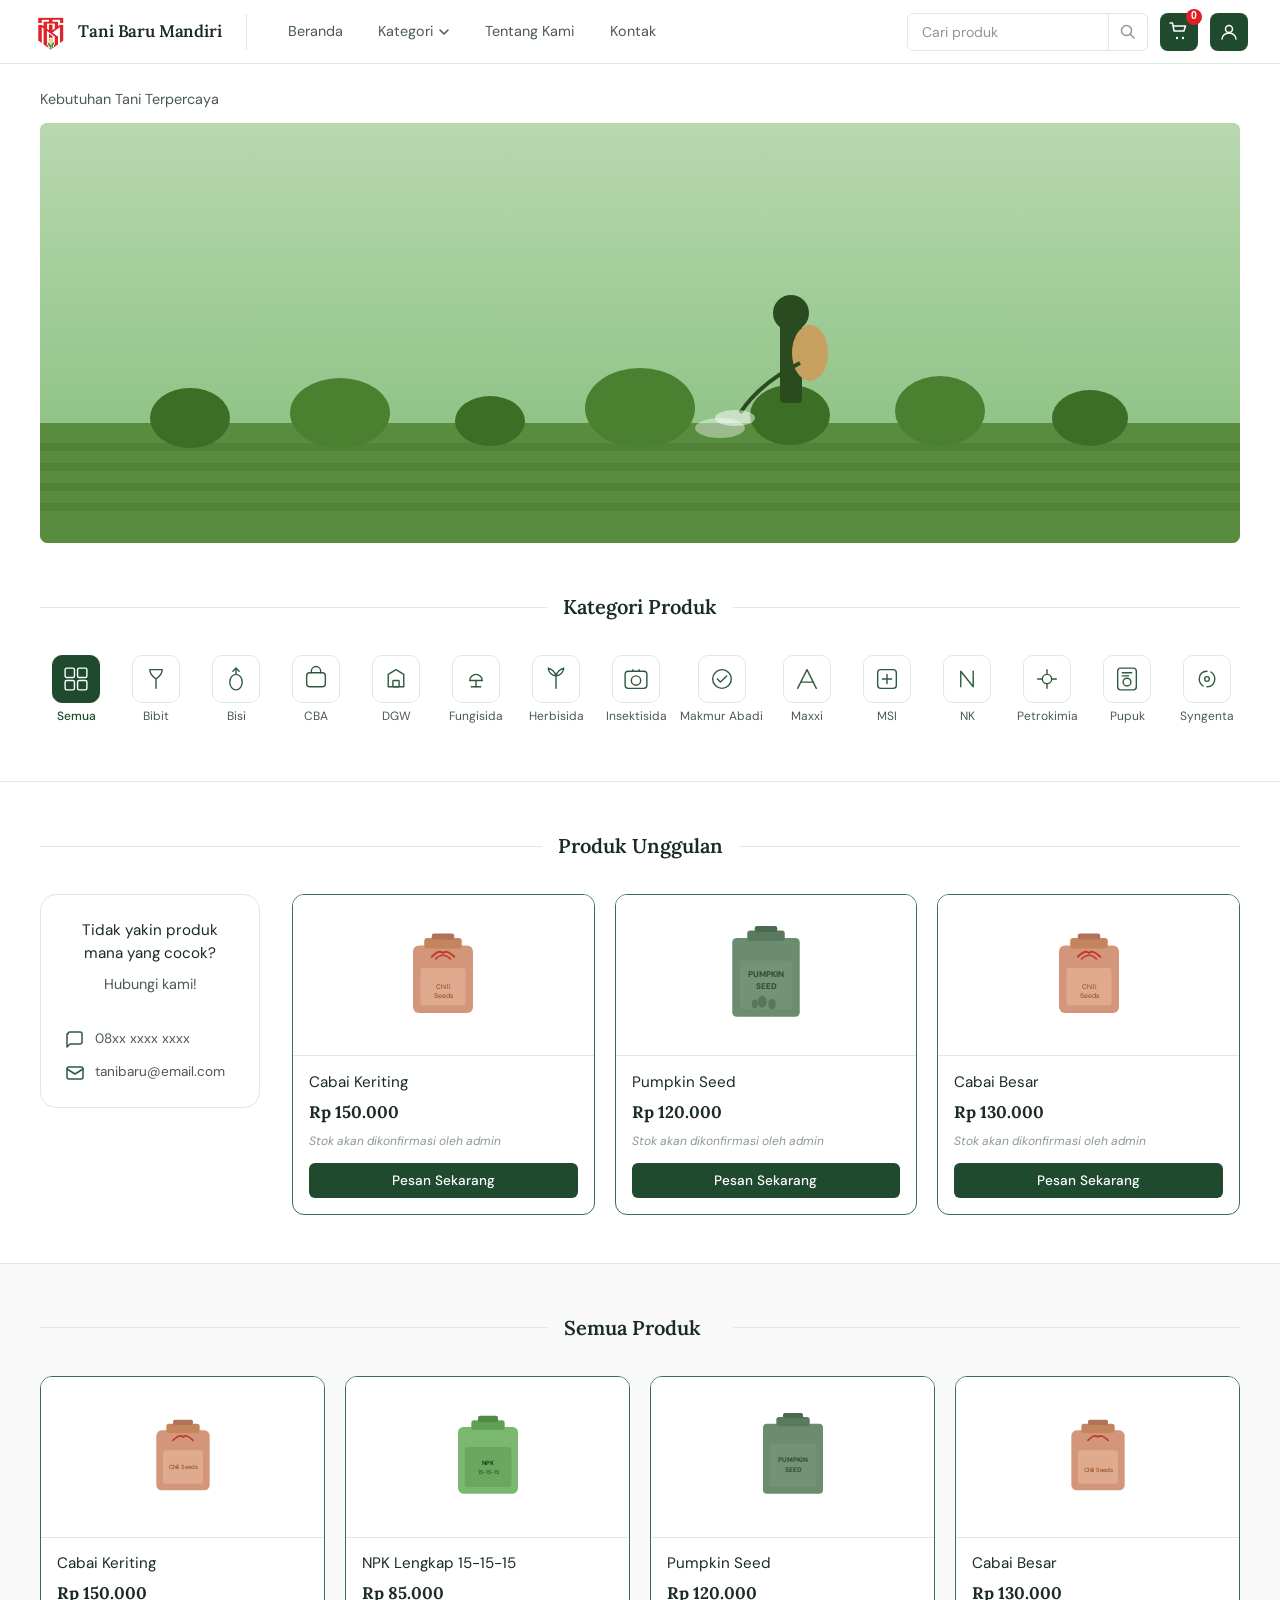
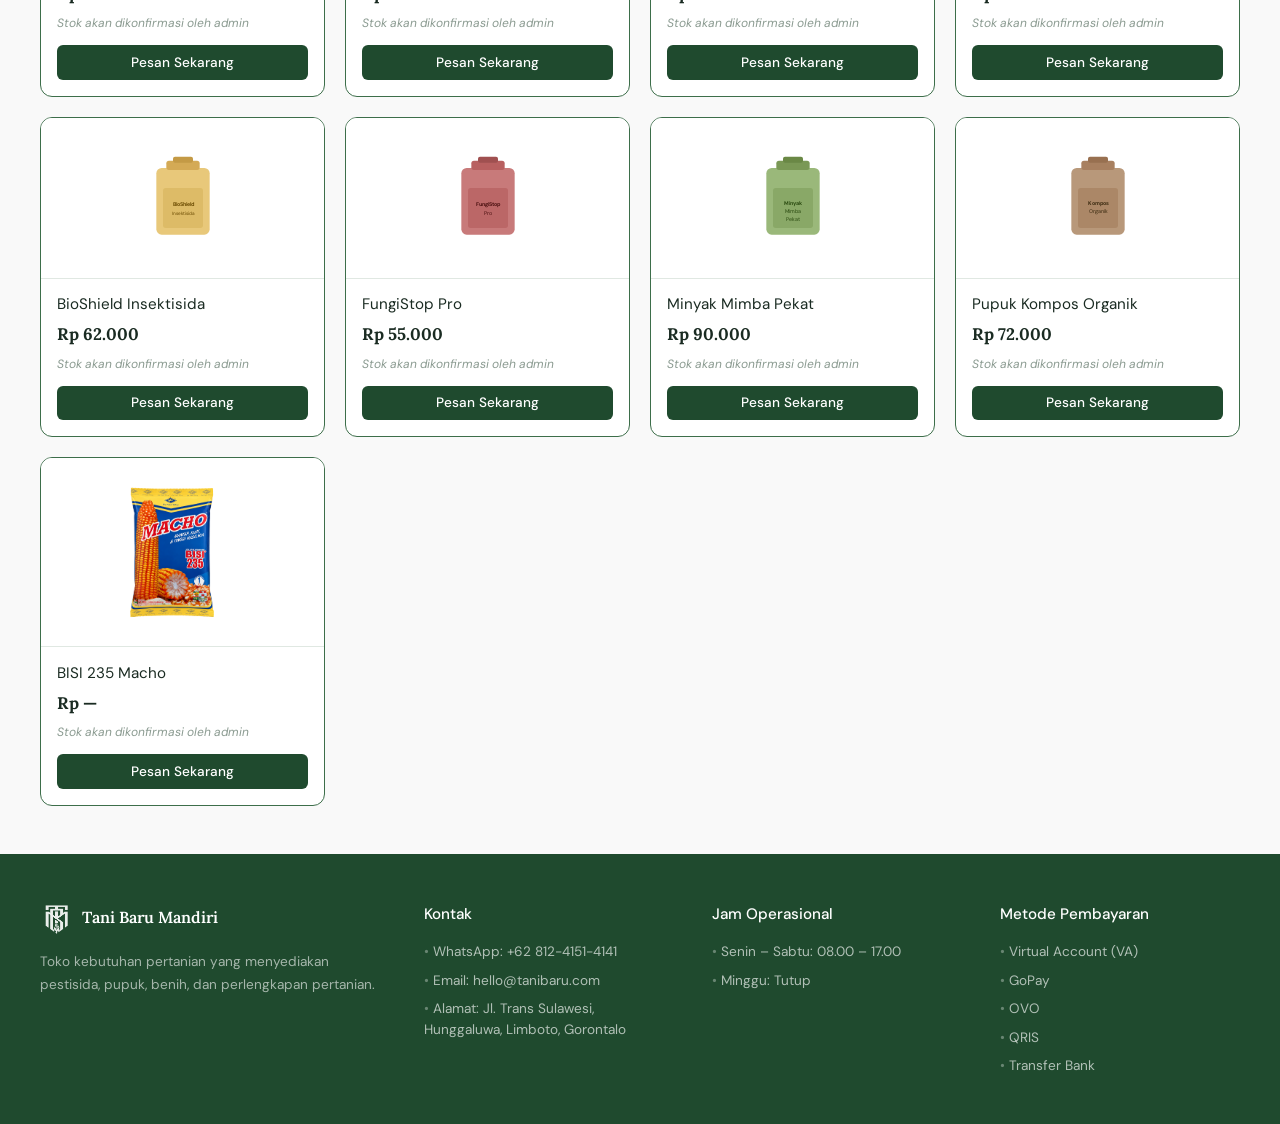
==== index.html @ e8534fda "flask is removed, index.html is moved outside a folder" ====
<!DOCTYPE html>
<html lang="id">
<head>
  <meta charset="UTF-8" />
  <meta name="viewport" content="width=device-width, initial-scale=1.0" />
  <title>Tani Baru Mandiri — Toko Pupuk & Pestisida</title>
  <link rel="preconnect" href="https://fonts.googleapis.com" />
  <link rel="preconnect" href="https://fonts.gstatic.com" crossorigin />
  <link rel="icon" href="static/images/TBM_Logo.png" type="image/png" />
  <link href="https://fonts.googleapis.com/css2?family=Lora:ital,wght@0,400;0,600;1,400&family=DM+Sans:wght@300;400;500&display=swap" rel="stylesheet" />
  <link rel="stylesheet" href="static/style.css" />
</head>
<body>

  <!-- MOBILE DRAWER OVERLAY -->
  <div class="mobile-overlay" id="mobileOverlay" onclick="closeMobileMenu()"></div>

  <!-- MOBILE DRAWER -->
  <div class="mobile-drawer" id="mobileDrawer">
    <div class="drawer-header">
      <div class="nav-brand">
        <img src="static/images/TBM_Logo.png" alt="Tani Baru Mandiri" />
        <span class="nav-brand-name">Tani Baru Mandiri</span>
      </div>
      <button class="drawer-close" onclick="closeMobileMenu()" aria-label="Tutup">
        <svg width="20" height="20" viewBox="0 0 20 20" fill="none"><path d="M4 4l12 12M16 4L4 16" stroke="currentColor" stroke-width="1.8" stroke-linecap="round"/></svg>
      </button>
    </div>

    <nav class="drawer-nav">
      <a class="drawer-link" href="#" onclick="closeMobileMenu(); filterCategory('semua', null); window.scrollTo({ top: 0, behavior: 'smooth' }); return false;">Beranda</a>

      <div class="drawer-section">
        <button class="drawer-link drawer-kategori-toggle" onclick="toggleDrawerKategori(this)">
          Kategori
          <svg class="chevron" width="14" height="14" viewBox="0 0 12 12" fill="none"><path d="M2 4l4 4 4-4" stroke="currentColor" stroke-width="1.5" stroke-linecap="round" stroke-linejoin="round"/></svg>
        </button>
        <div class="drawer-kategori-list" id="drawerKategoriList">
          <a class="drawer-sub-link" href="#semua-produk" onclick="filterCategory('semua', this); closeMobileMenu();">Semua Produk</a>
          <a class="drawer-sub-link" href="#semua-produk" onclick="filterCategory('bibit', this); closeMobileMenu();">Bibit</a>
          <a class="drawer-sub-link" href="#semua-produk" onclick="filterCategory('bisi', this); closeMobileMenu();">Bisi</a>
          <a class="drawer-sub-link" href="#semua-produk" onclick="filterCategory('cba', this); closeMobileMenu();">CBA</a>
          <a class="drawer-sub-link" href="#semua-produk" onclick="filterCategory('dgw', this); closeMobileMenu();">DGW</a>
          <a class="drawer-sub-link" href="#semua-produk" onclick="filterCategory('fungisida', this); closeMobileMenu();">Fungisida</a>
          <a class="drawer-sub-link" href="#semua-produk" onclick="filterCategory('herbisida', this); closeMobileMenu();">Herbisida</a>
          <a class="drawer-sub-link" href="#semua-produk" onclick="filterCategory('insektisida', this); closeMobileMenu();">Insektisida</a>
          <a class="drawer-sub-link" href="#semua-produk" onclick="filterCategory('makmur-abadi', this); closeMobileMenu();">Makmur Abadi</a>
          <a class="drawer-sub-link" href="#semua-produk" onclick="filterCategory('maxxi', this); closeMobileMenu();">Maxxi</a>
          <a class="drawer-sub-link" href="#semua-produk" onclick="filterCategory('msi', this); closeMobileMenu();">MSI</a>
          <a class="drawer-sub-link" href="#semua-produk" onclick="filterCategory('nk', this); closeMobileMenu();">NK</a>
          <a class="drawer-sub-link" href="#semua-produk" onclick="filterCategory('petrokimia', this); closeMobileMenu();">Petrokimia</a>
          <a class="drawer-sub-link" href="#semua-produk" onclick="filterCategory('pupuk', this); closeMobileMenu();">Pupuk</a>
          <a class="drawer-sub-link" href="#semua-produk" onclick="filterCategory('syngenta', this); closeMobileMenu();">Syngenta</a>
          <a class="drawer-sub-link" href="#semua-produk" onclick="filterCategory('umum', this); closeMobileMenu();">Umum</a>
        </div>
      </div>

      <a class="drawer-link" href="#tentang" onclick="closeMobileMenu()">Tentang Kami</a>
      <a class="drawer-link" href="#kontak" onclick="closeMobileMenu()">Kontak</a>
    </nav>

    <!-- mobile search inside drawer -->
    <div class="drawer-search">
      <input type="text" placeholder="Cari produk" oninput="searchProducts(this.value)" />
      <svg width="16" height="16" viewBox="0 0 16 16" fill="none"><circle cx="6.5" cy="6.5" r="5" stroke="currentColor" stroke-width="1.5"/><path d="M10.5 10.5L14 14" stroke="currentColor" stroke-width="1.5" stroke-linecap="round"/></svg>
    </div>
  </div>

  <!-- NAV -->
  <nav>
    <div class="nav-brand">
      <img src="static/images/TBM_Logo.png" alt="Tani Baru Mandiri" />
      <span class="nav-brand-name">Tani Baru Mandiri</span>
    </div>
    <div class="nav-divider-v"></div>
    <ul class="nav-links">
      <li><a href="#" onclick="event.preventDefault(); filterCategory('semua', null); window.scrollTo({ top: 0, behavior: 'smooth' });">Beranda</a></li>
      <li class="nav-item-dropdown">
        <a href="#" class="nav-dropdown-trigger" id="kategoriTrigger">
          Kategori
          <svg width="12" height="12" viewBox="0 0 12 12" fill="none"><path d="M2 4l4 4 4-4" stroke="currentColor" stroke-width="1.5" stroke-linecap="round" stroke-linejoin="round"/></svg>
        </a>
        <div class="nav-dropdown-menu" id="kategoriMenu">
          <a href="#semua-produk" class="dropdown-item active" data-filter="semua" onclick="filterCategory('semua', this)">Semua Produk</a>
          <a href="#semua-produk" class="dropdown-item" data-filter="bibit" onclick="filterCategory('bibit', this)">Bibit</a>
          <a href="#semua-produk" class="dropdown-item" data-filter="bisi" onclick="filterCategory('bisi', this)">Bisi</a>
          <a href="#semua-produk" class="dropdown-item" data-filter="cba" onclick="filterCategory('cba', this)">CBA</a>
          <a href="#semua-produk" class="dropdown-item" data-filter="dgw" onclick="filterCategory('dgw', this)">DGW</a>
          <a href="#semua-produk" class="dropdown-item" data-filter="fungisida" onclick="filterCategory('fungisida', this)">Fungisida</a>
          <a href="#semua-produk" class="dropdown-item" data-filter="herbisida" onclick="filterCategory('herbisida', this)">Herbisida</a>
          <a href="#semua-produk" class="dropdown-item" data-filter="insektisida" onclick="filterCategory('insektisida', this)">Insektisida</a>
          <a href="#semua-produk" class="dropdown-item" data-filter="makmur-abadi" onclick="filterCategory('makmur-abadi', this)">Makmur Abadi</a>
          <a href="#semua-produk" class="dropdown-item" data-filter="maxxi" onclick="filterCategory('maxxi', this)">Maxxi</a>
          <a href="#semua-produk" class="dropdown-item" data-filter="msi" onclick="filterCategory('msi', this)">MSI</a>
          <a href="#semua-produk" class="dropdown-item" data-filter="nk" onclick="filterCategory('nk', this)">NK</a>
          <a href="#semua-produk" class="dropdown-item" data-filter="petrokimia" onclick="filterCategory('petrokimia', this)">Petrokimia</a>
          <a href="#semua-produk" class="dropdown-item" data-filter="pupuk" onclick="filterCategory('pupuk', this)">Pupuk</a>
          <a href="#semua-produk" class="dropdown-item" data-filter="syngenta" onclick="filterCategory('syngenta', this)">Syngenta</a>
          <a href="#semua-produk" class="dropdown-item" data-filter="umum" onclick="filterCategory('umum', this)">Umum</a>
        </div>
      </li>
      <li><a href="#tentang">Tentang Kami</a></li>
      <li><a href="#kontak">Kontak</a></li>
    </ul>
    <div class="nav-actions">
      <div class="nav-search">
        <input type="text" id="searchInput" placeholder="Cari produk" oninput="searchProducts(this.value)" />
        <button class="search-btn" aria-label="Cari">
          <svg width="16" height="16" viewBox="0 0 16 16" fill="none"><circle cx="6.5" cy="6.5" r="5" stroke="currentColor" stroke-width="1.5"/><path d="M10.5 10.5L14 14" stroke="currentColor" stroke-width="1.5" stroke-linecap="round"/></svg>
        </button>
      </div>
      <button class="nav-icon-btn" id="cartBtn" aria-label="Keranjang">
        <svg width="20" height="20" viewBox="0 0 20 20" fill="none"><path d="M1 1h2.5l1.6 8h9.8l1.6-5H5.5" stroke="currentColor" stroke-width="1.5" stroke-linecap="round" stroke-linejoin="round"/><circle cx="8" cy="16" r="1.2" fill="currentColor"/><circle cx="14" cy="16" r="1.2" fill="currentColor"/></svg>
        <span class="cart-badge" id="cartCount">0</span>
      </button>
      <button class="nav-icon-btn" aria-label="Akun">
        <svg width="20" height="20" viewBox="0 0 20 20" fill="none"><circle cx="10" cy="7" r="3.5" stroke="currentColor" stroke-width="1.5"/><path d="M3 17c0-3.314 3.134-6 7-6s7 2.686 7 6" stroke="currentColor" stroke-width="1.5" stroke-linecap="round"/></svg>
      </button>
      <!-- hamburger — mobile only -->
      <button class="hamburger" id="hamburgerBtn" aria-label="Menu" onclick="openMobileMenu()">
        <svg width="22" height="22" viewBox="0 0 22 22" fill="none"><path d="M3 6h16M3 11h16M3 16h16" stroke="currentColor" stroke-width="1.8" stroke-linecap="round"/></svg>
      </button>
    </div>
  </nav>

  <!-- HERO -->
  <section class="hero">
    <p class="hero-tagline">Kebutuhan Tani Terpercaya</p>
    <div class="hero-banner">
      <div class="hero-banner-placeholder">
        <svg viewBox="0 0 1200 480" xmlns="http://www.w3.org/2000/svg" preserveAspectRatio="xMidYMid slice">
          <defs>
            <linearGradient id="skyGrad" x1="0" y1="0" x2="0" y2="1">
              <stop offset="0%" stop-color="#b8d8b0"/>
              <stop offset="100%" stop-color="#7ab870"/>
            </linearGradient>
          </defs>
          <rect width="1200" height="480" fill="url(#skyGrad)"/>
          <rect y="300" width="1200" height="180" fill="#5a8c40"/>
          <rect y="320" width="1200" height="8" fill="#4a7a30" opacity="0.5"/>
          <rect y="340" width="1200" height="8" fill="#4a7a30" opacity="0.5"/>
          <rect y="360" width="1200" height="8" fill="#4a7a30" opacity="0.5"/>
          <rect y="380" width="1200" height="8" fill="#4a7a30" opacity="0.5"/>
          <ellipse cx="150" cy="295" rx="40" ry="30" fill="#3d6e25"/>
          <ellipse cx="300" cy="290" rx="50" ry="35" fill="#4a8030"/>
          <ellipse cx="450" cy="298" rx="35" ry="25" fill="#3d6e25"/>
          <ellipse cx="600" cy="285" rx="55" ry="40" fill="#4a8030"/>
          <ellipse cx="750" cy="292" rx="40" ry="30" fill="#3d6e25"/>
          <ellipse cx="900" cy="288" rx="45" ry="35" fill="#4a8030"/>
          <ellipse cx="1050" cy="295" rx="38" ry="28" fill="#3d6e25"/>
          <rect x="740" y="200" width="22" height="80" rx="4" fill="#2a4a20"/>
          <circle cx="751" cy="190" r="18" fill="#2a4a20"/>
          <ellipse cx="770" cy="230" rx="18" ry="28" fill="#c8a060"/>
          <path d="M760 240 Q720 260 700 290" stroke="#2a4a20" stroke-width="4" fill="none"/>
          <ellipse cx="695" cy="295" rx="20" ry="8" fill="white" opacity="0.5"/>
          <ellipse cx="680" cy="305" rx="25" ry="10" fill="white" opacity="0.4"/>
          <rect x="0" y="440" width="1200" height="40" fill="rgba(0,0,0,0.2)"/>
          <text x="600" y="466" text-anchor="middle" fill="white" font-size="14" font-family="DM Sans, sans-serif" opacity="0.7">Ganti dengan foto petani asli</text>
        </svg>
      </div>
    </div>
  </section>

  <!-- KATEGORI PRODUK -->
  <section class="categories" id="produk">
    <div class="section-lined-title">Kategori Produk</div>
    <div class="categories-row">
      <div class="category-item active" data-filter="semua" onclick="filterCategory('semua', this)">
        <div class="category-icon">
          <svg width="28" height="28" viewBox="0 0 36 36" fill="none"><rect x="4" y="4" width="12" height="12" rx="2" stroke="currentColor" stroke-width="1.8"/><rect x="20" y="4" width="12" height="12" rx="2" stroke="currentColor" stroke-width="1.8"/><rect x="4" y="20" width="12" height="12" rx="2" stroke="currentColor" stroke-width="1.8"/><rect x="20" y="20" width="12" height="12" rx="2" stroke="currentColor" stroke-width="1.8"/></svg>
        </div>
        <span>Semua</span>
      </div>
      <div class="category-item" data-filter="bibit" onclick="filterCategory('bibit', this)">
        <div class="category-icon">
          <svg width="28" height="28" viewBox="0 0 36 36" fill="none"><path d="M18 30V18M18 18C18 18 10 12 10 6h16c0 6-8 12-8 12Z" stroke="currentColor" stroke-width="1.8" stroke-linecap="round" stroke-linejoin="round"/></svg>
        </div>
        <span>Bibit</span>
      </div>
      <div class="category-item" data-filter="bisi" onclick="filterCategory('bisi', this)">
        <div class="category-icon">
          <svg width="28" height="28" viewBox="0 0 36 36" fill="none"><ellipse cx="18" cy="22" rx="8" ry="10" stroke="currentColor" stroke-width="1.8"/><path d="M18 12V6M14 8l4-4 4 4" stroke="currentColor" stroke-width="1.8" stroke-linecap="round" stroke-linejoin="round"/></svg>
        </div>
        <span>Bisi</span>
      </div>
      <div class="category-item" data-filter="cba" onclick="filterCategory('cba', this)">
        <div class="category-icon">
          <svg width="28" height="28" viewBox="0 0 36 36" fill="none"><rect x="6" y="10" width="24" height="18" rx="4" stroke="currentColor" stroke-width="1.8"/><path d="M12 10V8a6 6 0 0112 0v2" stroke="currentColor" stroke-width="1.8" stroke-linecap="round"/></svg>
        </div>
        <span>CBA</span>
      </div>
      <div class="category-item" data-filter="dgw" onclick="filterCategory('dgw', this)">
        <div class="category-icon">
          <svg width="28" height="28" viewBox="0 0 36 36" fill="none"><path d="M8 28V12l10-6 10 6v16H8z" stroke="currentColor" stroke-width="1.8" stroke-linejoin="round"/><rect x="14" y="20" width="8" height="8" rx="1" stroke="currentColor" stroke-width="1.8"/></svg>
        </div>
        <span>DGW</span>
      </div>
      <div class="category-item" data-filter="fungisida" onclick="filterCategory('fungisida', this)">
        <div class="category-icon">
          <svg width="28" height="28" viewBox="0 0 36 36" fill="none"><path d="M18 28v-8M10 20c0-4.418 3.582-8 8-8s8 3.582 8 8H10z" stroke="currentColor" stroke-width="1.8" stroke-linecap="round"/><path d="M12 28h12" stroke="currentColor" stroke-width="1.8" stroke-linecap="round"/></svg>
        </div>
        <span>Fungisida</span>
      </div>
      <div class="category-item" data-filter="herbisida" onclick="filterCategory('herbisida', this)">
        <div class="category-icon">
          <svg width="28" height="28" viewBox="0 0 36 36" fill="none"><path d="M18 30V14M18 14C14 14 8 10 8 4c4 1 9 5 10 10zm0 0c4 0 10-4 10-10-4 1-9 5-10 10z" stroke="currentColor" stroke-width="1.8" stroke-linecap="round" stroke-linejoin="round"/></svg>
        </div>
        <span>Herbisida</span>
      </div>
      <div class="category-item" data-filter="insektisida" onclick="filterCategory('insektisida', this)">
        <div class="category-icon">
          <svg width="28" height="28" viewBox="0 0 36 36" fill="none"><rect x="4" y="8" width="28" height="22" rx="4" stroke="currentColor" stroke-width="1.8"/><circle cx="18" cy="20" r="6" stroke="currentColor" stroke-width="1.8"/><path d="M14 8V6M22 8V6" stroke="currentColor" stroke-width="1.8" stroke-linecap="round"/></svg>
        </div>
        <span>Insektisida</span>
      </div>
      <div class="category-item" data-filter="makmur-abadi" onclick="filterCategory('makmur-abadi', this)">
        <div class="category-icon">
          <svg width="28" height="28" viewBox="0 0 36 36" fill="none"><circle cx="18" cy="18" r="12" stroke="currentColor" stroke-width="1.8"/><path d="M12 18l4 4 8-8" stroke="currentColor" stroke-width="1.8" stroke-linecap="round" stroke-linejoin="round"/></svg>
        </div>
        <span>Makmur Abadi</span>
      </div>
      <div class="category-item" data-filter="maxxi" onclick="filterCategory('maxxi', this)">
        <div class="category-icon">
          <svg width="28" height="28" viewBox="0 0 36 36" fill="none"><path d="M6 30L18 6l12 24" stroke="currentColor" stroke-width="1.8" stroke-linecap="round" stroke-linejoin="round"/><path d="M10 22h16" stroke="currentColor" stroke-width="1.8" stroke-linecap="round"/></svg>
        </div>
        <span>Maxxi</span>
      </div>
      <div class="category-item" data-filter="msi" onclick="filterCategory('msi', this)">
        <div class="category-icon">
          <svg width="28" height="28" viewBox="0 0 36 36" fill="none"><rect x="6" y="6" width="24" height="24" rx="4" stroke="currentColor" stroke-width="1.8"/><path d="M12 18h12M18 12v12" stroke="currentColor" stroke-width="1.8" stroke-linecap="round"/></svg>
        </div>
        <span>MSI</span>
      </div>
      <div class="category-item" data-filter="nk" onclick="filterCategory('nk', this)">
        <div class="category-icon">
          <svg width="28" height="28" viewBox="0 0 36 36" fill="none"><path d="M10 28V8l16 20V8" stroke="currentColor" stroke-width="1.8" stroke-linecap="round" stroke-linejoin="round"/></svg>
        </div>
        <span>NK</span>
      </div>
      <div class="category-item" data-filter="petrokimia" onclick="filterCategory('petrokimia', this)">
        <div class="category-icon">
          <svg width="28" height="28" viewBox="0 0 36 36" fill="none"><path d="M18 6v6M18 24v6M6 18h6M24 18h6" stroke="currentColor" stroke-width="1.8" stroke-linecap="round"/><circle cx="18" cy="18" r="6" stroke="currentColor" stroke-width="1.8"/></svg>
        </div>
        <span>Petrokimia</span>
      </div>
      <div class="category-item" data-filter="pupuk" onclick="filterCategory('pupuk', this)">
        <div class="category-icon">
          <svg width="28" height="28" viewBox="0 0 36 36" fill="none"><rect x="6" y="4" width="24" height="28" rx="4" stroke="currentColor" stroke-width="1.8"/><circle cx="18" cy="22" r="5" stroke="currentColor" stroke-width="1.8"/><path d="M12 10h12M12 14h8" stroke="currentColor" stroke-width="1.8" stroke-linecap="round"/></svg>
        </div>
        <span>Pupuk</span>
      </div>
      <div class="category-item" data-filter="syngenta" onclick="filterCategory('syngenta', this)">
        <div class="category-icon">
          <svg width="28" height="28" viewBox="0 0 36 36" fill="none"><path d="M18 8c-6 0-10 4-10 10 0 4 2 7 5 9" stroke="currentColor" stroke-width="1.8" stroke-linecap="round"/><path d="M18 28c6 0 10-4 10-10 0-4-2-7-5-9" stroke="currentColor" stroke-width="1.8" stroke-linecap="round"/><circle cx="18" cy="18" r="3" stroke="currentColor" stroke-width="1.8"/></svg>
        </div>
        <span>Syngenta</span>
      </div>
      <div class="category-item" data-filter="umum" onclick="filterCategory('umum', this)">
        <div class="category-icon">
          <svg width="28" height="28" viewBox="0 0 36 36" fill="none"><rect x="4" y="8" width="28" height="22" rx="3" stroke="currentColor" stroke-width="1.8"/><path d="M4 14h28" stroke="currentColor" stroke-width="1.8"/><path d="M12 8V6M24 8V6" stroke="currentColor" stroke-width="1.8" stroke-linecap="round"/></svg>
        </div>
        <span>Umum</span>
      </div>
    </div>
  </section>

  <!-- PRODUK UNGGULAN -->
  <section class="featured-products">
    <div class="section-lined-title">Produk Unggulan</div>
    <div class="featured-layout">

      <div class="contact-widget">
        <p class="widget-question">Tidak yakin produk mana yang cocok?</p>
        <p class="widget-cta">Hubungi kami!</p>
        <div class="widget-contacts">
          <div class="widget-contact-item">
            <svg width="20" height="20" viewBox="0 0 20 20" fill="none"><path d="M3 5a2 2 0 012-2h10a2 2 0 012 2v8a2 2 0 01-2 2H5l-3 3V5z" stroke="#2d5a40" stroke-width="1.5" stroke-linecap="round" stroke-linejoin="round"/></svg>
            <span>08xx xxxx xxxx</span>
          </div>
          <div class="widget-contact-item">
            <svg width="20" height="20" viewBox="0 0 20 20" fill="none"><rect x="2" y="5" width="16" height="12" rx="2" stroke="#2d5a40" stroke-width="1.5"/><path d="M2 7l8 5 8-5" stroke="#2d5a40" stroke-width="1.5" stroke-linecap="round"/></svg>
            <span>tanibaru@email.com</span>
          </div>
        </div>
      </div>

      <div class="featured-grid">

        <div class="product-card" data-category="bibit" data-name="Cabai Keriting">
          <div class="product-img-box">
            <div class="product-img-inner">
              <svg viewBox="0 0 120 140" xmlns="http://www.w3.org/2000/svg" width="90" height="105">
                <rect x="20" y="30" width="80" height="90" rx="8" fill="#d4967a"/>
                <rect x="30" y="60" width="60" height="50" rx="4" fill="#e8b89a" opacity="0.6"/>
                <text x="60" y="88" text-anchor="middle" font-size="9" fill="#8b4513" font-family="DM Sans">Chili</text>
                <text x="60" y="100" text-anchor="middle" font-size="9" fill="#8b4513" font-family="DM Sans">Seeds</text>
                <path d="M45 45 Q55 35 60 40 Q65 35 75 45" stroke="#c0392b" stroke-width="2.5" fill="none" stroke-linecap="round"/>
                <path d="M50 48 Q60 38 70 48" stroke="#c0392b" stroke-width="2" fill="none" stroke-linecap="round"/>
                <rect x="35" y="20" width="50" height="14" rx="4" fill="#c4845e"/>
                <rect x="45" y="14" width="30" height="8" rx="3" fill="#b0735a"/>
              </svg>
            </div>
          </div>
          <div class="product-info">
            <div class="product-name">Cabai Keriting</div>
            <div class="product-price">Rp 150.000</div>
            <div class="product-stock-note">Stok akan dikonfirmasi oleh admin</div>
            <button class="btn-pesan" onclick="addToOrder('Cabai Keriting', 150000)">Pesan Sekarang</button>
          </div>
        </div>

        <div class="product-card" data-category="bibit" data-name="Pumpkin Seed">
          <div class="product-img-box">
            <div class="product-img-inner">
              <svg viewBox="0 0 120 140" xmlns="http://www.w3.org/2000/svg" width="90" height="105">
                <rect x="15" y="20" width="90" height="105" rx="6" fill="#6b8c6e"/>
                <rect x="25" y="50" width="70" height="65" rx="4" fill="#7a9e7d" opacity="0.5"/>
                <text x="60" y="72" text-anchor="middle" font-size="11" font-weight="bold" fill="#2d4a2e" font-family="DM Sans">PUMPKIN</text>
                <text x="60" y="88" text-anchor="middle" font-size="11" font-weight="bold" fill="#2d4a2e" font-family="DM Sans">SEED</text>
                <ellipse cx="55" cy="105" rx="6" ry="8" fill="#4a6b50" opacity="0.7"/>
                <ellipse cx="68" cy="108" rx="5" ry="7" fill="#4a6b50" opacity="0.7"/>
                <ellipse cx="45" cy="108" rx="4" ry="6" fill="#4a6b50" opacity="0.7"/>
                <rect x="35" y="10" width="50" height="14" rx="4" fill="#5a7a5e"/>
                <rect x="45" y="4" width="30" height="8" rx="3" fill="#4a6a4e"/>
              </svg>
            </div>
          </div>
          <div class="product-info">
            <div class="product-name">Pumpkin Seed</div>
            <div class="product-price">Rp 120.000</div>
            <div class="product-stock-note">Stok akan dikonfirmasi oleh admin</div>
            <button class="btn-pesan" onclick="addToOrder('Pumpkin Seed', 120000)">Pesan Sekarang</button>
          </div>
        </div>

        <div class="product-card" data-category="bibit" data-name="Cabai Besar">
          <div class="product-img-box">
            <div class="product-img-inner">
              <svg viewBox="0 0 120 140" xmlns="http://www.w3.org/2000/svg" width="90" height="105">
                <rect x="20" y="30" width="80" height="90" rx="8" fill="#d4967a"/>
                <rect x="30" y="60" width="60" height="50" rx="4" fill="#e8b89a" opacity="0.6"/>
                <text x="60" y="88" text-anchor="middle" font-size="9" fill="#8b4513" font-family="DM Sans">Chili</text>
                <text x="60" y="100" text-anchor="middle" font-size="9" fill="#8b4513" font-family="DM Sans">Seeds</text>
                <path d="M45 45 Q55 35 60 40 Q65 35 75 45" stroke="#c0392b" stroke-width="2.5" fill="none" stroke-linecap="round"/>
                <path d="M50 48 Q60 38 70 48" stroke="#c0392b" stroke-width="2" fill="none" stroke-linecap="round"/>
                <rect x="35" y="20" width="50" height="14" rx="4" fill="#c4845e"/>
                <rect x="45" y="14" width="30" height="8" rx="3" fill="#b0735a"/>
              </svg>
            </div>
          </div>
          <div class="product-info">
            <div class="product-name">Cabai Besar</div>
            <div class="product-price">Rp 130.000</div>
            <div class="product-stock-note">Stok akan dikonfirmasi oleh admin</div>
            <button class="btn-pesan" onclick="addToOrder('Cabai Besar', 130000)">Pesan Sekarang</button>
          </div>
        </div>

      </div>
    </div>
  </section>

  <!-- SEMUA PRODUK -->
  <section class="all-products" id="semua-produk">
    <div class="section-lined-title">
      Semua Produk
      <span class="filter-label" id="filterLabel"></span>
    </div>
    <div class="all-products-grid" id="productsGrid">

      <div class="product-card" data-category="bibit" data-name="Cabai Keriting">
        <div class="product-img-box">
          <div class="product-img-inner">
            <svg viewBox="0 0 120 140" xmlns="http://www.w3.org/2000/svg" width="80" height="94">
              <rect x="20" y="30" width="80" height="90" rx="8" fill="#d4967a"/>
              <rect x="30" y="60" width="60" height="50" rx="4" fill="#e8b89a" opacity="0.6"/>
              <text x="60" y="88" text-anchor="middle" font-size="9" fill="#8b4513" font-family="DM Sans">Chili Seeds</text>
              <path d="M45 45 Q55 35 60 40 Q65 35 75 45" stroke="#c0392b" stroke-width="2.5" fill="none" stroke-linecap="round"/>
              <rect x="35" y="20" width="50" height="14" rx="4" fill="#c4845e"/>
              <rect x="45" y="14" width="30" height="8" rx="3" fill="#b0735a"/>
            </svg>
          </div>
        </div>
        <div class="product-info">
          <div class="product-name">Cabai Keriting</div>
          <div class="product-price">Rp 150.000</div>
          <div class="product-stock-note">Stok akan dikonfirmasi oleh admin</div>
          <button class="btn-pesan" onclick="addToOrder('Cabai Keriting', 150000)">Pesan Sekarang</button>
        </div>
      </div>

      <div class="product-card" data-category="pupuk" data-name="NPK Lengkap 15-15-15">
        <div class="product-img-box">
          <div class="product-img-inner">
            <svg viewBox="0 0 120 140" xmlns="http://www.w3.org/2000/svg" width="80" height="94">
              <rect x="15" y="25" width="90" height="100" rx="8" fill="#7ab870"/>
              <rect x="25" y="55" width="70" height="60" rx="4" fill="#5a9a50" opacity="0.5"/>
              <text x="60" y="82" text-anchor="middle" font-size="9" font-weight="bold" fill="#1a3a10" font-family="DM Sans">NPK</text>
              <text x="60" y="96" text-anchor="middle" font-size="8" fill="#1a3a10" font-family="DM Sans">15-15-15</text>
              <rect x="35" y="15" width="50" height="14" rx="4" fill="#60a055"/>
              <rect x="45" y="8" width="30" height="10" rx="3" fill="#508a45"/>
            </svg>
          </div>
        </div>
        <div class="product-info">
          <div class="product-name">NPK Lengkap 15-15-15</div>
          <div class="product-price">Rp 85.000</div>
          <div class="product-stock-note">Stok akan dikonfirmasi oleh admin</div>
          <button class="btn-pesan" onclick="addToOrder('NPK Lengkap 15-15-15', 85000)">Pesan Sekarang</button>
        </div>
      </div>

      <div class="product-card" data-category="bibit" data-name="Pumpkin Seed">
        <div class="product-img-box">
          <div class="product-img-inner">
            <svg viewBox="0 0 120 140" xmlns="http://www.w3.org/2000/svg" width="80" height="94">
              <rect x="15" y="20" width="90" height="105" rx="6" fill="#6b8c6e"/>
              <rect x="25" y="50" width="70" height="65" rx="4" fill="#7a9e7d" opacity="0.5"/>
              <text x="60" y="78" text-anchor="middle" font-size="10" font-weight="bold" fill="#2d4a2e" font-family="DM Sans">PUMPKIN</text>
              <text x="60" y="92" text-anchor="middle" font-size="10" font-weight="bold" fill="#2d4a2e" font-family="DM Sans">SEED</text>
              <rect x="35" y="10" width="50" height="14" rx="4" fill="#5a7a5e"/>
              <rect x="45" y="4" width="30" height="8" rx="3" fill="#4a6a4e"/>
            </svg>
          </div>
        </div>
        <div class="product-info">
          <div class="product-name">Pumpkin Seed</div>
          <div class="product-price">Rp 120.000</div>
          <div class="product-stock-note">Stok akan dikonfirmasi oleh admin</div>
          <button class="btn-pesan" onclick="addToOrder('Pumpkin Seed', 120000)">Pesan Sekarang</button>
        </div>
      </div>

      <div class="product-card" data-category="bibit" data-name="Cabai Besar">
        <div class="product-img-box">
          <div class="product-img-inner">
            <svg viewBox="0 0 120 140" xmlns="http://www.w3.org/2000/svg" width="80" height="94">
              <rect x="20" y="30" width="80" height="90" rx="8" fill="#d4967a"/>
              <rect x="30" y="60" width="60" height="50" rx="4" fill="#e8b89a" opacity="0.6"/>
              <text x="60" y="92" text-anchor="middle" font-size="9" fill="#8b4513" font-family="DM Sans">Chili Seeds</text>
              <path d="M45 45 Q55 35 60 40 Q65 35 75 45" stroke="#c0392b" stroke-width="2.5" fill="none" stroke-linecap="round"/>
              <rect x="35" y="20" width="50" height="14" rx="4" fill="#c4845e"/>
              <rect x="45" y="14" width="30" height="8" rx="3" fill="#b0735a"/>
            </svg>
          </div>
        </div>
        <div class="product-info">
          <div class="product-name">Cabai Besar</div>
          <div class="product-price">Rp 130.000</div>
          <div class="product-stock-note">Stok akan dikonfirmasi oleh admin</div>
          <button class="btn-pesan" onclick="addToOrder('Cabai Besar', 130000)">Pesan Sekarang</button>
        </div>
      </div>

      <div class="product-card" data-category="insektisida" data-name="BioShield Insektisida">
        <div class="product-img-box">
          <div class="product-img-inner">
            <svg viewBox="0 0 120 140" xmlns="http://www.w3.org/2000/svg" width="80" height="94">
              <rect x="20" y="25" width="80" height="100" rx="8" fill="#e8c87a"/>
              <rect x="30" y="55" width="60" height="60" rx="4" fill="#d4b055" opacity="0.5"/>
              <text x="60" y="82" text-anchor="middle" font-size="8" font-weight="bold" fill="#6a4a00" font-family="DM Sans">BioShield</text>
              <text x="60" y="95" text-anchor="middle" font-size="7" fill="#6a4a00" font-family="DM Sans">Insektisida</text>
              <rect x="35" y="14" width="50" height="14" rx="4" fill="#d4aa55"/>
              <rect x="45" y="8" width="30" height="9" rx="3" fill="#c49a45"/>
            </svg>
          </div>
        </div>
        <div class="product-info">
          <div class="product-name">BioShield Insektisida</div>
          <div class="product-price">Rp 62.000</div>
          <div class="product-stock-note">Stok akan dikonfirmasi oleh admin</div>
          <button class="btn-pesan" onclick="addToOrder('BioShield Insektisida', 62000)">Pesan Sekarang</button>
        </div>
      </div>

      <div class="product-card" data-category="fungisida" data-name="FungiStop Pro">
        <div class="product-img-box">
          <div class="product-img-inner">
            <svg viewBox="0 0 120 140" xmlns="http://www.w3.org/2000/svg" width="80" height="94">
              <rect x="20" y="25" width="80" height="100" rx="8" fill="#c87a7a"/>
              <rect x="30" y="55" width="60" height="60" rx="4" fill="#b05555" opacity="0.5"/>
              <text x="60" y="82" text-anchor="middle" font-size="8" font-weight="bold" fill="#4a1010" font-family="DM Sans">FungiStop</text>
              <text x="60" y="95" text-anchor="middle" font-size="8" fill="#4a1010" font-family="DM Sans">Pro</text>
              <rect x="35" y="14" width="50" height="14" rx="4" fill="#b86060"/>
              <rect x="45" y="8" width="30" height="9" rx="3" fill="#a05050"/>
            </svg>
          </div>
        </div>
        <div class="product-info">
          <div class="product-name">FungiStop Pro</div>
          <div class="product-price">Rp 55.000</div>
          <div class="product-stock-note">Stok akan dikonfirmasi oleh admin</div>
          <button class="btn-pesan" onclick="addToOrder('FungiStop Pro', 55000)">Pesan Sekarang</button>
        </div>
      </div>

      <div class="product-card" data-category="organik" data-name="Minyak Mimba Pekat">
        <div class="product-img-box">
          <div class="product-img-inner">
            <svg viewBox="0 0 120 140" xmlns="http://www.w3.org/2000/svg" width="80" height="94">
              <rect x="20" y="25" width="80" height="100" rx="8" fill="#9ab87a"/>
              <rect x="30" y="55" width="60" height="60" rx="4" fill="#7a9a55" opacity="0.5"/>
              <text x="60" y="80" text-anchor="middle" font-size="8" font-weight="bold" fill="#2a4a10" font-family="DM Sans">Minyak</text>
              <text x="60" y="92" text-anchor="middle" font-size="8" fill="#2a4a10" font-family="DM Sans">Mimba</text>
              <text x="60" y="104" text-anchor="middle" font-size="8" fill="#2a4a10" font-family="DM Sans">Pekat</text>
              <rect x="35" y="14" width="50" height="14" rx="4" fill="#7a9855"/>
              <rect x="45" y="8" width="30" height="9" rx="3" fill="#6a8845"/>
            </svg>
          </div>
        </div>
        <div class="product-info">
          <div class="product-name">Minyak Mimba Pekat</div>
          <div class="product-price">Rp 90.000</div>
          <div class="product-stock-note">Stok akan dikonfirmasi oleh admin</div>
          <button class="btn-pesan" onclick="addToOrder('Minyak Mimba Pekat', 90000)">Pesan Sekarang</button>
        </div>
      </div>

      <div class="product-card" data-category="pupuk" data-name="Pupuk Kompos Organik">
        <div class="product-img-box">
          <div class="product-img-inner">
            <svg viewBox="0 0 120 140" xmlns="http://www.w3.org/2000/svg" width="80" height="94">
              <rect x="20" y="25" width="80" height="100" rx="8" fill="#b8987a"/>
              <rect x="30" y="55" width="60" height="60" rx="4" fill="#a07855" opacity="0.5"/>
              <text x="60" y="80" text-anchor="middle" font-size="8" font-weight="bold" fill="#3a2a10" font-family="DM Sans">Kompos</text>
              <text x="60" y="93" text-anchor="middle" font-size="8" fill="#3a2a10" font-family="DM Sans">Organik</text>
              <rect x="35" y="14" width="50" height="14" rx="4" fill="#a88060"/>
              <rect x="45" y="8" width="30" height="9" rx="3" fill="#987050"/>
            </svg>
          </div>
        </div>
        <div class="product-info">
          <div class="product-name">Pupuk Kompos Organik</div>
          <div class="product-price">Rp 72.000</div>
          <div class="product-stock-note">Stok akan dikonfirmasi oleh admin</div>
          <button class="btn-pesan" onclick="addToOrder('Pupuk Kompos Organik', 72000)">Pesan Sekarang</button>
        </div>
      </div>

      <div class="product-card" data-category="bisi" data-name="BISI 235 Macho">
        <div class="product-img-box">
          <div class="product-img-inner">
            <img src="static/images/BISI_235_MACHO.png" alt="BISI 235 Macho" class="product-photo" />
          </div>
        </div>
        <div class="product-info">
          <div class="product-name">BISI 235 Macho</div>
          <div class="product-price">Rp —</div>
          <div class="product-stock-note">Stok akan dikonfirmasi oleh admin</div>
          <button class="btn-pesan" onclick="addToOrder('BISI 235 Macho', 0)">Pesan Sekarang</button>
        </div>
      </div>

    </div>

    <!-- Empty state -->
    <div class="empty-state" id="emptyState" style="display:none;">
      <svg width="48" height="48" viewBox="0 0 48 48" fill="none"><circle cx="24" cy="24" r="20" stroke="#ccc" stroke-width="2"/><path d="M16 24h16M24 16v16" stroke="#ccc" stroke-width="2" stroke-linecap="round"/></svg>
      <p>Tidak ada produk ditemukan</p>
    </div>
  </section>

  <!-- FOOTER -->
  <footer id="kontak">
    <div class="footer-grid">
      <div class="footer-brand">
        <div class="footer-logo">
          <img src="static/images/TBM_Logo.png" alt="Tani Baru Mandiri" />
          <span>Tani Baru Mandiri</span>
        </div>
        <p>Toko kebutuhan pertanian yang menyediakan pestisida, pupuk, benih, dan perlengkapan pertanian.</p>
      </div>
      <div class="footer-col">
        <h4>Kontak</h4>
        <ul>
          <li>WhatsApp: +62 812-4151-4141</li>
          <li>Email: hello@tanibaru.com</li>
          <li>Alamat: Jl. Trans Sulawesi, Hunggaluwa, Limboto, Gorontalo</li>
        </ul>
      </div>
      <div class="footer-col">
        <h4>Jam Operasional</h4>
        <ul>
          <li>Senin – Sabtu: 08.00 – 17.00</li>
          <li>Minggu: Tutup</li>
        </ul>
      </div>
      <div class="footer-col">
        <h4>Metode Pembayaran</h4>
        <ul>
          <li>Virtual Account (VA)</li>
          <li>GoPay</li>
          <li>OVO</li>
          <li>QRIS</li>
          <li>Transfer Bank</li>
        </ul>
      </div>
    </div>
  </footer>

  <div class="cart-toast" id="cartToast"></div>

  <script>
    let cart = [];
    let activeFilter = 'semua';

    // ── CATEGORY FILTER ──
    function filterCategory(filter, triggerEl) {
      activeFilter = filter;

      // sync category icons
      document.querySelectorAll('.category-item').forEach(el => {
        el.classList.toggle('active', el.dataset.filter === filter);
      });

      // sync nav dropdown items
      document.querySelectorAll('.dropdown-item').forEach(el => {
        el.classList.toggle('active', el.dataset.filter === filter);
      });

      // update filter label
      const label = document.getElementById('filterLabel');
      label.textContent = filter === 'semua' ? '' : `— ${capitalize(filter)}`;

      applyFilter();

      // close dropdown
      document.getElementById('kategoriMenu').classList.remove('open');
    }

    function applyFilter() {
      const cards = document.querySelectorAll('#productsGrid .product-card');
      const search = document.getElementById('searchInput').value.toLowerCase().trim();
      let visible = 0;

      cards.forEach(card => {
        const matchCat = activeFilter === 'semua' || card.dataset.category === activeFilter;
        const matchSearch = !search || card.dataset.name.toLowerCase().includes(search);
        const show = matchCat && matchSearch;
        card.style.display = show ? '' : 'none';
        if (show) visible++;
      });

      document.getElementById('emptyState').style.display = visible === 0 ? 'flex' : 'none';
    }

    // ── SEARCH ──
    function searchProducts(value) {
      applyFilter();
      if (value.trim()) {
        document.getElementById('semua-produk').scrollIntoView({ behavior: 'smooth' });
      }
    }

    // ── NAV DROPDOWN ──
    const trigger = document.getElementById('kategoriTrigger');
    const menu = document.getElementById('kategoriMenu');

    trigger.addEventListener('click', e => {
      e.preventDefault();
      menu.classList.toggle('open');
    });

    document.addEventListener('click', e => {
      if (!trigger.contains(e.target) && !menu.contains(e.target)) {
        menu.classList.remove('open');
      }
    });

    // ── CART ──
    function addToOrder(name, price) {
      cart.push({ name, price });

      const countEl = document.getElementById('cartCount');
      countEl.textContent = cart.length;
      countEl.classList.add('pulse');
      setTimeout(() => countEl.classList.remove('pulse'), 300);

      const toast = document.getElementById('cartToast');
      toast.textContent = `"${name}" ditambahkan ke keranjang`;
      toast.classList.add('show');
      setTimeout(() => toast.classList.remove('show'), 2500);
    }

    function capitalize(str) {
      return str.charAt(0).toUpperCase() + str.slice(1);
    }

    // ── MOBILE DRAWER ──
    function openMobileMenu() {
      document.getElementById('mobileDrawer').classList.add('open');
      document.getElementById('mobileOverlay').classList.add('open');
      document.body.style.overflow = 'hidden';
    }

    function closeMobileMenu() {
      document.getElementById('mobileDrawer').classList.remove('open');
      document.getElementById('mobileOverlay').classList.remove('open');
      document.body.style.overflow = '';
    }

    function toggleDrawerKategori(btn) {
      const list = document.getElementById('drawerKategoriList');
      const chevron = btn.querySelector('.chevron');
      const isOpen = list.classList.toggle('open');
      chevron.style.transform = isOpen ? 'rotate(180deg)' : '';
    }
  </script>

</body>
</html>
---- static/style.css ----
*, *::before, *::after { box-sizing: border-box; margin: 0; padding: 0; }

:root {
  --green-deep: #1f4a2e;
  --green-mid: #2d5a40;
  --green-border: #3d6e4a;
  --green-light: #e8f0ea;
  --white: #ffffff;
  --bg: #f9f9f9;
  --text-dark: #1a2b22;
  --text-mid: #4a5a50;
  --text-muted: #8a9a90;
  --border: #e0e8e2;
  --red: #e02020;
}

html { scroll-behavior: smooth; }

body {
  font-family: 'DM Sans', sans-serif;
  font-weight: 400;
  color: var(--text-dark);
  background: var(--white);
  line-height: 1.6;
}

/* ── NAV ── */
nav {
  position: sticky;
  top: 0;
  z-index: 100;
  background: var(--white);
  border-bottom: 1px solid var(--border);
  padding: 0 2rem;
  display: flex;
  align-items: center;
  height: 64px;
  gap: 0;
}

.nav-brand {
  display: flex;
  align-items: center;
  gap: 0.65rem;
  text-decoration: none;
  flex-shrink: 0;
  padding-right: 1.5rem;
}

.nav-brand img {
  height: 36px;
  width: auto;
}

.nav-brand-name {
  font-family: 'Lora', serif;
  font-size: 1.05rem;
  font-weight: 600;
  color: var(--text-dark);
  letter-spacing: -0.01em;
  white-space: nowrap;
}

.nav-divider-v {
  width: 1px;
  height: 36px;
  background: var(--border);
  flex-shrink: 0;
  margin-right: 1.5rem;
}

.nav-links {
  display: flex;
  gap: 0;
  list-style: none;
  flex: 1;
}

.nav-links li a {
  display: flex;
  align-items: center;
  gap: 0.3rem;
  text-decoration: none;
  font-size: 0.9rem;
  font-weight: 400;
  color: var(--text-mid);
  padding: 0 1.1rem;
  height: 64px;
  transition: color 0.2s;
}

.nav-links li a:hover { color: var(--green-deep); }

.nav-dropdown svg { margin-top: 1px; }

.nav-actions {
  display: flex;
  align-items: center;
  gap: 0.75rem;
  flex-shrink: 0;
}

.nav-search {
  display: flex;
  align-items: center;
  border: 1px solid var(--border);
  border-radius: 6px;
  overflow: hidden;
  height: 38px;
}

.nav-search input {
  border: none;
  outline: none;
  padding: 0 0.9rem;
  font-size: 0.88rem;
  font-family: 'DM Sans', sans-serif;
  color: var(--text-dark);
  background: transparent;
  width: 200px;
}

.nav-search input::placeholder { color: var(--text-muted); }

.search-btn {
  background: transparent;
  border: none;
  border-left: 1px solid var(--border);
  padding: 0 0.7rem;
  height: 100%;
  cursor: pointer;
  color: var(--text-muted);
  display: flex;
  align-items: center;
  transition: color 0.2s;
}

.search-btn:hover { color: var(--green-deep); }

.nav-icon-btn {
  background: var(--green-deep);
  border: none;
  width: 38px;
  height: 38px;
  border-radius: 8px;
  cursor: pointer;
  color: var(--white);
  display: flex;
  align-items: center;
  justify-content: center;
  position: relative;
  transition: background 0.2s;
}

.nav-icon-btn:last-child {
  background: var(--green-deep);
}

.nav-icon-btn:hover { background: var(--green-mid); }

.cart-badge {
  position: absolute;
  top: -4px;
  right: -4px;
  background: var(--red);
  color: white;
  font-size: 0.65rem;
  font-weight: 600;
  width: 16px;
  height: 16px;
  border-radius: 50%;
  display: flex;
  align-items: center;
  justify-content: center;
  line-height: 1;
}

.cart-badge.pulse {
  animation: pulse 0.3s ease;
}

@keyframes pulse {
  0% { transform: scale(1); }
  50% { transform: scale(1.4); }
  100% { transform: scale(1); }
}

/* ── HERO ── */
.hero {
  padding: 1.5rem 2.5rem 0;
  background: var(--white);
}

.hero-tagline {
  font-size: 0.9rem;
  font-weight: 400;
  color: var(--text-mid);
  margin-bottom: 0.75rem;
}

.hero-banner {
  width: 100%;
  border-radius: 8px;
  overflow: hidden;
  max-height: 420px;
}

.hero-banner-placeholder {
  width: 100%;
  background: #7ab870;
}

.hero-banner-placeholder svg {
  width: 100%;
  height: auto;
  display: block;
}

/* ── SECTIONS COMMON ── */
section {
  padding: 3rem 2.5rem;
}

.section-lined-title {
  display: flex;
  align-items: center;
  gap: 1rem;
  font-family: 'Lora', serif;
  font-size: 1.25rem;
  font-weight: 600;
  color: var(--text-dark);
  margin-bottom: 2rem;
}

.section-lined-title::before,
.section-lined-title::after {
  content: '';
  flex: 1;
  height: 1px;
  background: var(--border);
}

/* ── CATEGORIES ── */
.categories {
  border-bottom: 1px solid var(--border);
}

.categories-row {
  display: flex;
  gap: 0.5rem;
  overflow-x: auto;
  padding-bottom: 0.5rem;
  scrollbar-width: none;
}

.categories-row::-webkit-scrollbar { display: none; }

.category-item {
  display: flex;
  flex-direction: column;
  align-items: center;
  gap: 0.4rem;
  cursor: pointer;
  transition: opacity 0.2s;
  flex-shrink: 0;
  min-width: 72px;
}

.category-item:hover { opacity: 0.7; }

.category-icon {
  width: 48px;
  height: 48px;
  border: 1.5px solid var(--border);
  border-radius: 10px;
  display: flex;
  align-items: center;
  justify-content: center;
  background: var(--white);
  color: var(--green-mid);
  transition: background 0.2s, border-color 0.2s;
}

.category-item span {
  font-size: 0.75rem;
  color: var(--text-mid);
  text-align: center;
  line-height: 1.3;
}

/* real product photo */
.product-photo {
  width: 100%;
  height: 100%;
  object-fit: contain;
  max-height: 140px;
}

/* ── FEATURED PRODUCTS ── */
.featured-products {
  background: var(--white);
  border-bottom: 1px solid var(--border);
}

.featured-layout {
  display: grid;
  grid-template-columns: 220px 1fr;
  gap: 2rem;
  align-items: start;
}

.contact-widget {
  background: var(--white);
  border: 1px solid var(--border);
  border-radius: 16px;
  padding: 1.5rem;
  display: flex;
  flex-direction: column;
  gap: 0.5rem;
}

.widget-question {
  font-size: 0.95rem;
  color: var(--text-dark);
  line-height: 1.5;
  text-align: center;
}

.widget-cta {
  font-size: 0.9rem;
  color: var(--text-mid);
  text-align: center;
  margin-bottom: 1rem;
}

.widget-contacts {
  display: flex;
  flex-direction: column;
  gap: 0.75rem;
  margin-top: 0.5rem;
}

.widget-contact-item {
  display: flex;
  align-items: center;
  gap: 0.6rem;
  font-size: 0.85rem;
  color: var(--text-mid);
}

.featured-grid {
  display: grid;
  grid-template-columns: repeat(3, 1fr);
  gap: 1.25rem;
}

/* ── PRODUCT CARD ── */
.product-card {
  border: 1.5px solid var(--green-border);
  border-radius: 12px;
  overflow: hidden;
  cursor: pointer;
  transition: box-shadow 0.2s, transform 0.2s;
  background: var(--white);
}

.product-card:hover {
  box-shadow: 0 6px 20px rgba(30,70,40,0.12);
  transform: translateY(-2px);
}

.product-card.sold-out {
  opacity: 0.8;
  cursor: default;
}

.product-card.sold-out:hover {
  transform: none;
  box-shadow: none;
}

.product-img-box {
  position: relative;
  display: flex;
  align-items: center;
  justify-content: center;
  padding: 1.5rem 1rem;
  min-height: 160px;
  background: var(--white);
}

.product-img-inner {
  display: flex;
  align-items: center;
  justify-content: center;
}

.sold-out-badge {
  position: absolute;
  bottom: 1rem;
  left: 1rem;
  background: var(--red);
  color: var(--white);
  font-size: 0.7rem;
  font-weight: 700;
  letter-spacing: 0.05em;
  padding: 3px 8px;
  border-radius: 3px;
}

.product-info {
  padding: 0.85rem 1rem 1rem;
  border-top: 1px solid var(--border);
}

.product-name {
  font-size: 0.95rem;
  font-weight: 400;
  color: var(--text-dark);
  margin-bottom: 0.3rem;
}

.product-price {
  font-family: 'Lora', serif;
  font-size: 1.05rem;
  font-weight: 700;
  color: var(--text-dark);
}

.product-price.strikethrough {
  text-decoration: line-through;
  color: var(--text-muted);
}

/* ── ALL PRODUCTS ── */
.all-products {
  background: var(--bg);
}

.all-products-grid {
  display: grid;
  grid-template-columns: repeat(4, 1fr);
  gap: 1.25rem;
}

/* ── FOOTER ── */
footer {
  background: #1f4a2e;
  color: rgba(255,255,255,0.75);
  padding: 3rem 2.5rem;
}

.footer-grid {
  display: grid;
  grid-template-columns: 1.4fr 1fr 1fr 1fr;
  gap: 3rem;
}

.footer-brand {
  display: flex;
  flex-direction: column;
  gap: 1rem;
}

.footer-logo {
  display: flex;
  align-items: center;
  gap: 0.6rem;
}

.footer-logo img {
  height: 32px;
  width: auto;
  filter: brightness(0) invert(1);
  opacity: 0.9;
}

.footer-logo span {
  font-family: 'Lora', serif;
  font-size: 1rem;
  font-weight: 600;
  color: var(--white);
}

.footer-brand p {
  font-size: 0.85rem;
  line-height: 1.7;
  color: rgba(255,255,255,0.6);
  text-align: left;
}

.footer-col h4 {
  font-size: 0.95rem;
  font-weight: 500;
  color: var(--white);
  margin-bottom: 1rem;
}

.footer-col ul {
  list-style: none;
  display: flex;
  flex-direction: column;
  gap: 0.5rem;
}

.footer-col ul li {
  font-size: 0.85rem;
  color: rgba(255,255,255,0.65);
  line-height: 1.5;
}

.footer-col ul li::before {
  content: '• ';
  opacity: 0.5;
}

/* ── NAV DROPDOWN MENU ── */
.nav-item-dropdown { position: relative; }

.nav-dropdown-trigger {
  display: flex;
  align-items: center;
  gap: 0.3rem;
  cursor: pointer;
  user-select: none;
}

.nav-dropdown-menu {
  display: none;
  position: absolute;
  top: calc(100% + 4px);
  left: 0;
  background: var(--white);
  border: 1px solid var(--border);
  border-radius: 10px;
  box-shadow: 0 8px 24px rgba(0,0,0,0.10);
  min-width: 180px;
  padding: 0.4rem 0;
  z-index: 200;
  max-height: 360px;
  overflow-y: auto;
  overscroll-behavior: contain;
}

.nav-dropdown-menu.open { display: block; }

.dropdown-item {
  display: block;
  padding: 0.6rem 1.1rem;
  font-size: 0.88rem;
  color: var(--text-mid);
  text-decoration: none;
  transition: background 0.15s, color 0.15s;
}

.dropdown-item:hover { background: var(--green-light); color: var(--green-deep); }
.dropdown-item.active { color: var(--green-deep); font-weight: 500; background: var(--green-light); }

/* ── CATEGORY ACTIVE STATE ── */
.category-item.active .category-icon {
  background: var(--green-deep);
  border-color: var(--green-deep);
  color: var(--white);
}

.category-item.active .category-icon svg { color: var(--white); }
.category-item.active svg [stroke] { stroke: var(--white); }
.category-item.active span { color: var(--green-deep); font-weight: 500; }

/* ── PRODUCT STOCK NOTE & ORDER BUTTON ── */
.product-stock-note {
  font-size: 0.75rem;
  color: var(--text-muted);
  margin: 0.4rem 0 0.75rem;
  font-style: italic;
}

.btn-pesan {
  width: 100%;
  background: var(--green-deep);
  color: var(--white);
  border: none;
  border-radius: 6px;
  padding: 0.55rem 1rem;
  font-size: 0.85rem;
  font-weight: 500;
  font-family: 'DM Sans', sans-serif;
  cursor: pointer;
  transition: background 0.2s;
}

.btn-pesan:hover { background: var(--green-mid); }

/* ── FILTER LABEL ── */
.filter-label {
  font-size: 0.9rem;
  font-weight: 400;
  color: var(--green-mid);
  font-family: 'DM Sans', sans-serif;
}

/* ── EMPTY STATE ── */
.empty-state {
  grid-column: 1 / -1;
  flex-direction: column;
  align-items: center;
  gap: 0.75rem;
  padding: 4rem 0;
  color: var(--text-muted);
  font-size: 0.95rem;
}

/* ── CART TOAST ── */
.cart-toast {
  position: fixed;
  bottom: 2rem;
  left: 50%;
  transform: translateX(-50%) translateY(80px);
  background: var(--green-deep);
  color: var(--white);
  padding: 0.7rem 1.5rem;
  border-radius: 8px;
  font-size: 0.9rem;
  font-weight: 500;
  opacity: 0;
  transition: transform 0.3s ease, opacity 0.3s ease;
  pointer-events: none;
  white-space: nowrap;
  z-index: 200;
}

.cart-toast.show {
  transform: translateX(-50%) translateY(0);
  opacity: 1;
}

/* ── MOBILE DRAWER ── */
.hamburger {
  display: none;
  background: transparent;
  border: none;
  cursor: pointer;
  color: var(--text-dark);
  padding: 4px;
  align-items: center;
  justify-content: center;
}

.mobile-overlay {
  display: none;
  position: fixed;
  inset: 0;
  background: rgba(0,0,0,0.4);
  z-index: 299;
  opacity: 0;
  transition: opacity 0.25s;
}

.mobile-overlay.open {
  display: block;
  opacity: 1;
}

.mobile-drawer {
  position: fixed;
  top: 0;
  left: 0;
  width: 80%;
  max-width: 300px;
  height: 100dvh;
  background: var(--white);
  z-index: 300;
  transform: translateX(-100%);
  transition: transform 0.28s ease;
  display: flex;
  flex-direction: column;
  overflow-y: auto;
}

.mobile-drawer.open {
  transform: translateX(0);
}

.drawer-header {
  display: flex;
  align-items: center;
  justify-content: space-between;
  padding: 1rem 1.2rem;
  border-bottom: 1px solid var(--border);
}

.drawer-close {
  background: transparent;
  border: none;
  cursor: pointer;
  color: var(--text-mid);
  padding: 4px;
  display: flex;
  align-items: center;
}

.drawer-nav {
  display: flex;
  flex-direction: column;
  padding: 0.5rem 0;
  flex: 1;
}

.drawer-link {
  display: flex;
  align-items: center;
  justify-content: space-between;
  padding: 0.85rem 1.4rem;
  font-size: 0.97rem;
  color: var(--text-dark);
  text-decoration: none;
  border: none;
  background: transparent;
  width: 100%;
  text-align: left;
  cursor: pointer;
  font-family: 'DM Sans', sans-serif;
  border-bottom: 1px solid var(--border);
}

.drawer-link:active { background: var(--green-light); }

.chevron { transition: transform 0.2s; flex-shrink: 0; }

.drawer-kategori-list {
  display: none;
  flex-direction: column;
  background: var(--bg);
}

.drawer-kategori-list.open { display: flex; }

.drawer-sub-link {
  padding: 0.7rem 2rem;
  font-size: 0.9rem;
  color: var(--text-mid);
  text-decoration: none;
  border-bottom: 1px solid var(--border);
}

.drawer-sub-link:active { background: var(--green-light); color: var(--green-deep); }

.drawer-search {
  padding: 1rem 1.2rem;
  border-top: 1px solid var(--border);
  display: flex;
  align-items: center;
  gap: 0.6rem;
  background: var(--bg);
}

.drawer-search input {
  flex: 1;
  border: 1px solid var(--border);
  border-radius: 6px;
  padding: 0.55rem 0.8rem;
  font-size: 0.9rem;
  font-family: 'DM Sans', sans-serif;
  outline: none;
  background: var(--white);
}

.drawer-search svg { color: var(--text-muted); flex-shrink: 0; }

/* ── RESPONSIVE ── */
@media (max-width: 1024px) {
  .all-products-grid { grid-template-columns: repeat(3, 1fr); }
  .footer-grid { grid-template-columns: 1fr 1fr; gap: 2rem; }
}

@media (max-width: 768px) {
  /* nav */
  nav { padding: 0 1rem; }
  .nav-links { display: none; }
  .nav-divider-v { display: none; }
  .nav-search { display: none; }
  .hamburger { display: flex; }

  /* sections */
  section { padding: 1.5rem 1rem; }
  .hero { padding: 1rem 1rem 0; }

  /* category row */
  .categories-row { gap: 0.5rem; }

  /* featured */
  .featured-layout { grid-template-columns: 1fr; }
  .contact-widget { order: 2; }
  .featured-grid { grid-template-columns: repeat(2, 1fr); }

  /* all products */
  .all-products-grid { grid-template-columns: repeat(2, 1fr); }

  /* footer */
  .footer-grid { grid-template-columns: 1fr; gap: 1.5rem; }

  /* product card touch targets */
  .btn-pesan { padding: 0.65rem 1rem; font-size: 0.9rem; }
  .product-name { font-size: 0.9rem; }
  .product-price { font-size: 1rem; }
}

@media (max-width: 480px) {
  .featured-grid { grid-template-columns: repeat(2, 1fr); }
  .all-products-grid { grid-template-columns: repeat(2, 1fr); }
  .section-lined-title { font-size: 1rem; }
  .hero-tagline { font-size: 0.82rem; }
  .nav-brand-name { font-size: 0.9rem; }
}
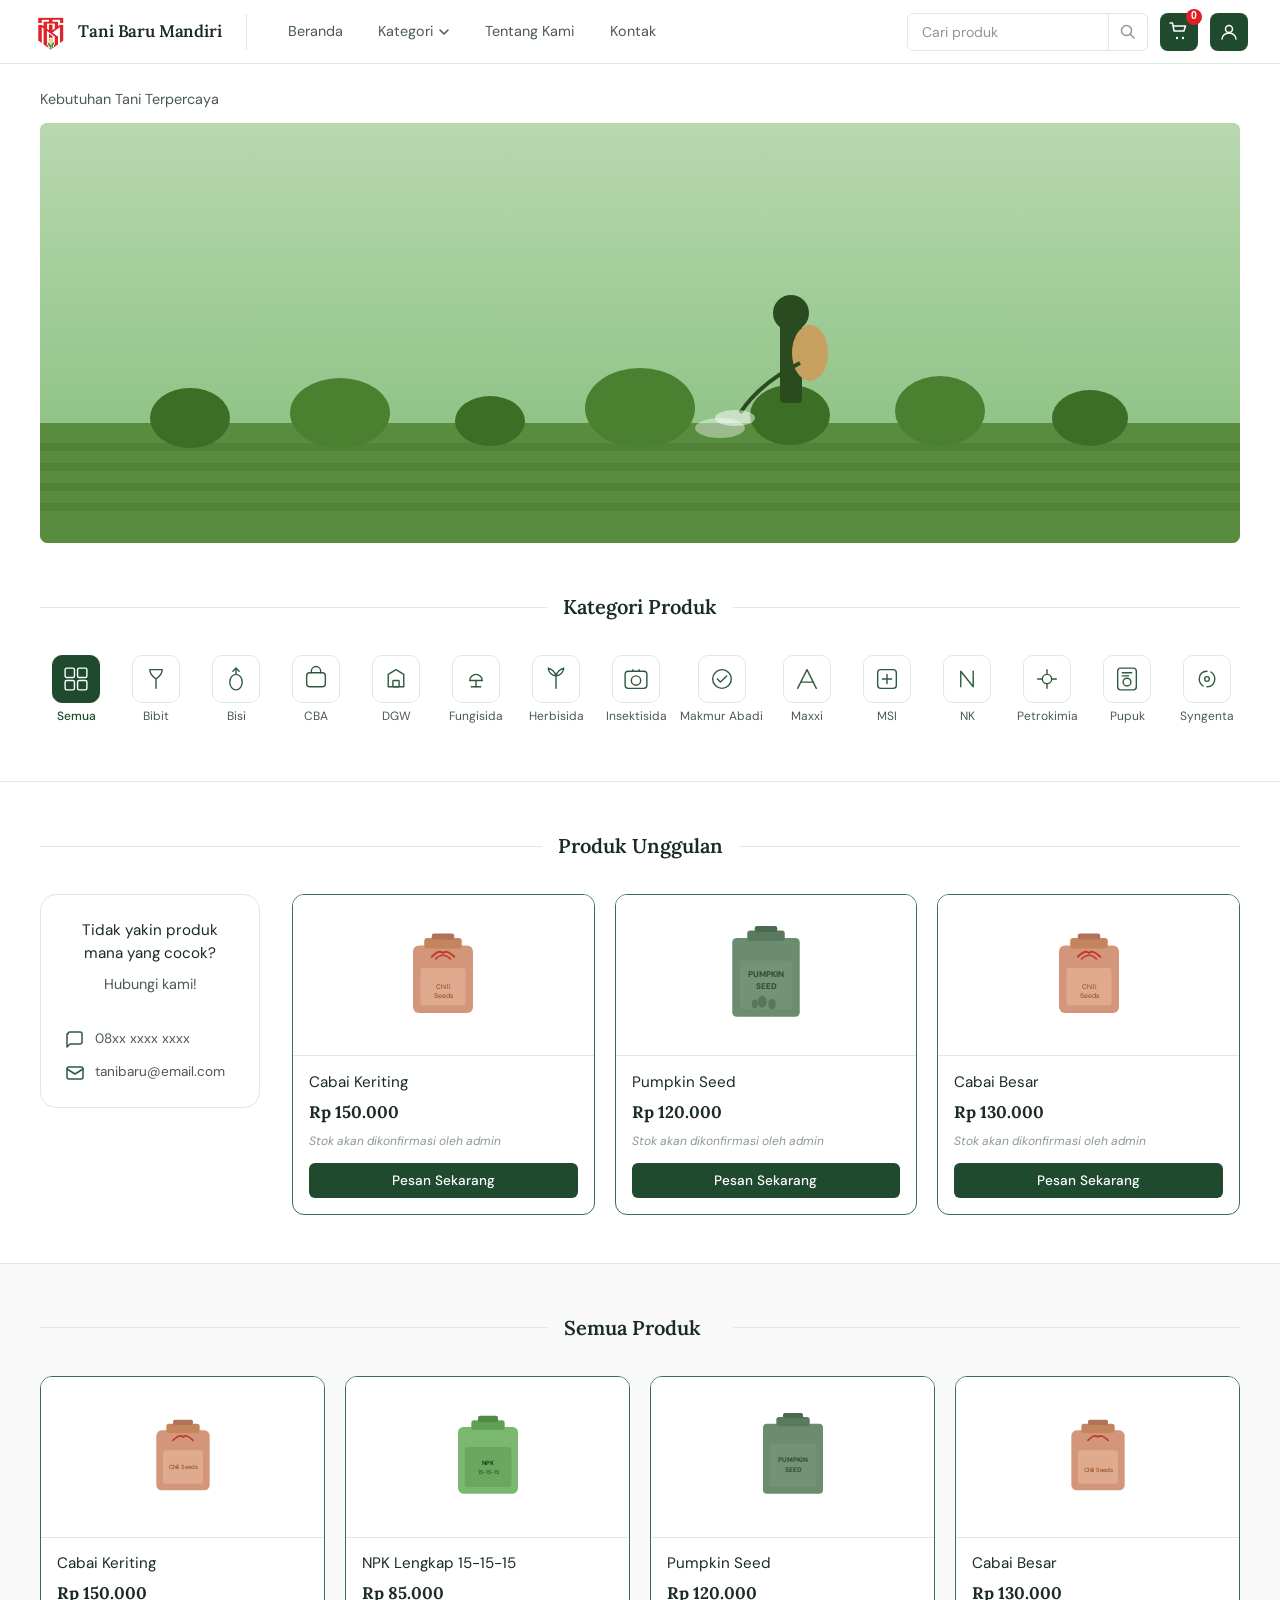
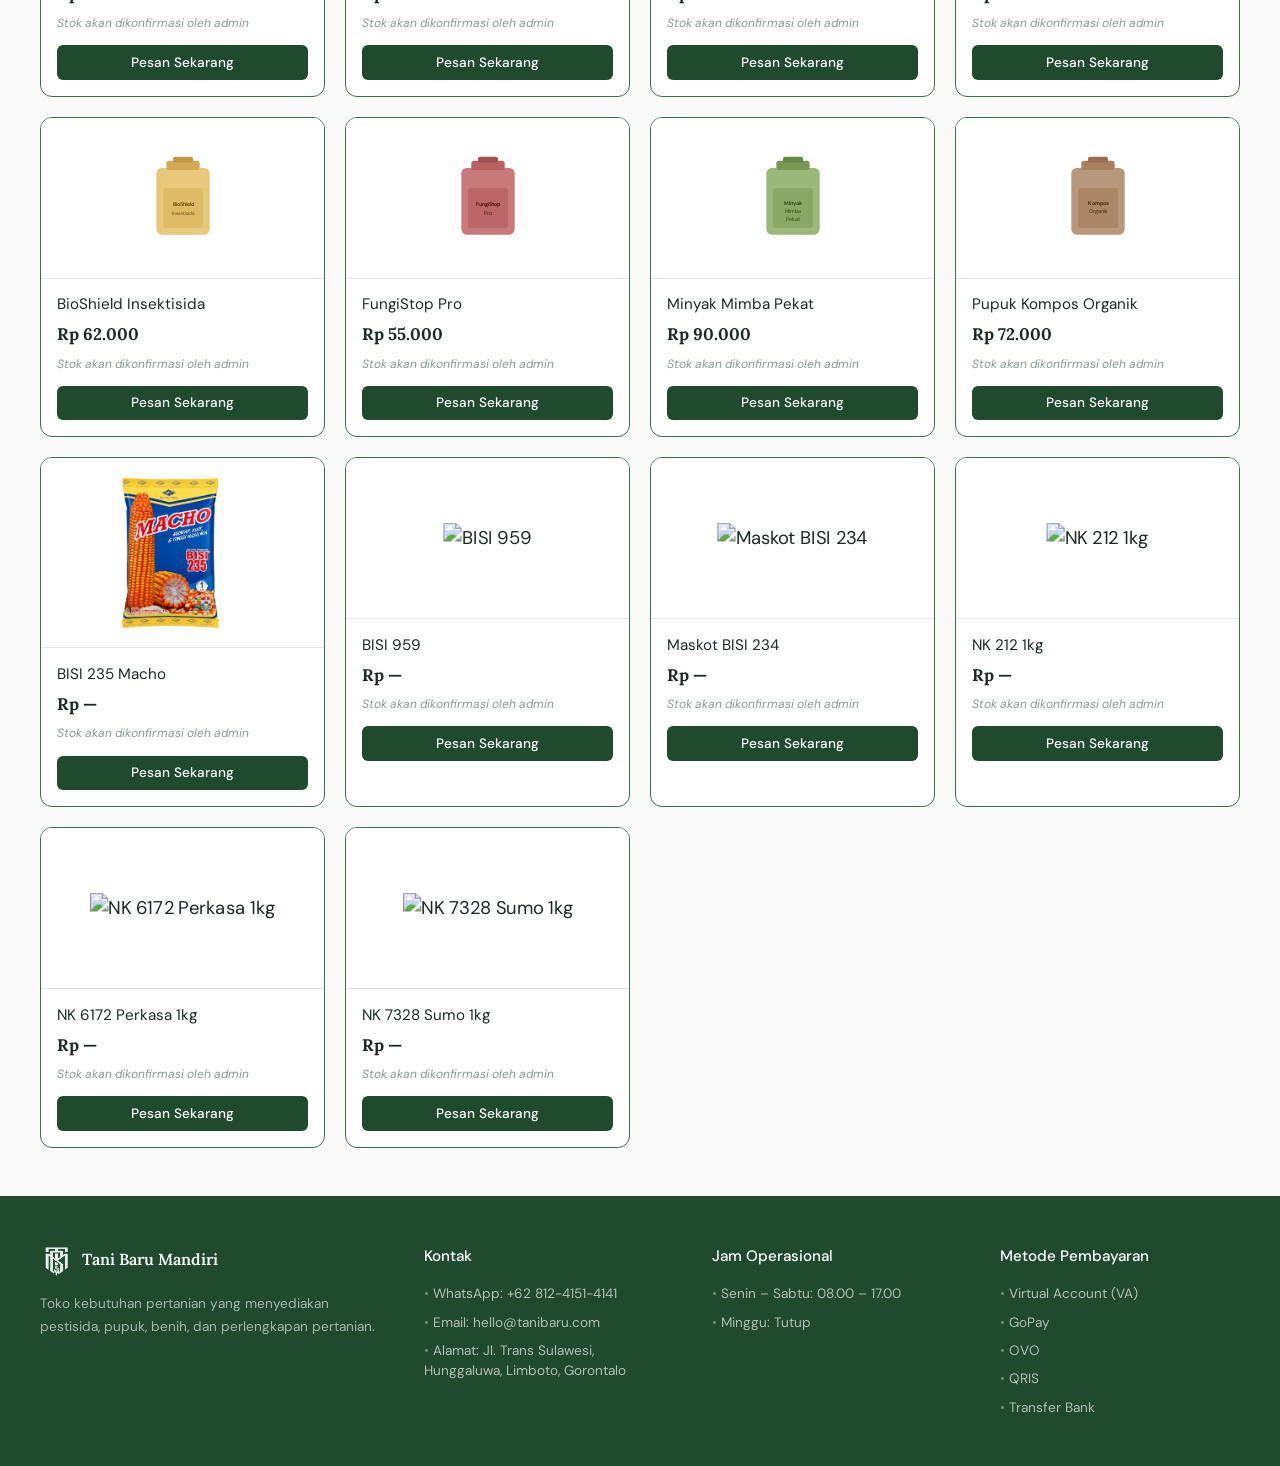
==== commit d9d9d604: "some product images are added" ====
--- a/index.html
+++ b/index.html
@@ -540,7 +540,7 @@
       <div class="product-card" data-category="bisi" data-name="BISI 235 Macho">
         <div class="product-img-box">
           <div class="product-img-inner">
-            <img src="static/images/BISI_235_MACHO.png" alt="BISI 235 Macho" class="product-photo" />
+            <img src="static/images/bisi/BISI_235_MACHO.png" alt="BISI 235 Macho" class="product-photo" />
           </div>
         </div>
         <div class="product-info">
@@ -548,6 +548,76 @@
           <div class="product-price">Rp —</div>
           <div class="product-stock-note">Stok akan dikonfirmasi oleh admin</div>
           <button class="btn-pesan" onclick="addToOrder('BISI 235 Macho', 0)">Pesan Sekarang</button>
+        </div>
+      </div>
+
+      <div class="product-card" data-category="bisi" data-name="BISI 959">
+        <div class="product-img-box">
+          <div class="product-img-inner">
+            <img src="static/images/bisi/bisi-959.png" alt="BISI 959" class="product-photo" />
+          </div>
+        </div>
+        <div class="product-info">
+          <div class="product-name">BISI 959</div>
+          <div class="product-price">Rp —</div>
+          <div class="product-stock-note">Stok akan dikonfirmasi oleh admin</div>
+          <button class="btn-pesan" onclick="addToOrder('BISI 959', 0)">Pesan Sekarang</button>
+        </div>
+      </div>
+
+      <div class="product-card" data-category="bisi" data-name="Maskot BISI 234">
+        <div class="product-img-box">
+          <div class="product-img-inner">
+            <img src="static/images/bisi/maskot-bisi234.png" alt="Maskot BISI 234" class="product-photo" />
+          </div>
+        </div>
+        <div class="product-info">
+          <div class="product-name">Maskot BISI 234</div>
+          <div class="product-price">Rp —</div>
+          <div class="product-stock-note">Stok akan dikonfirmasi oleh admin</div>
+          <button class="btn-pesan" onclick="addToOrder('Maskot BISI 234', 0)">Pesan Sekarang</button>
+        </div>
+      </div>
+
+      <div class="product-card" data-category="syngenta" data-name="NK 212 1kg">
+        <div class="product-img-box">
+          <div class="product-img-inner">
+            <img src="static/images/syngenta/nk212-1kg.png" alt="NK 212 1kg" class="product-photo" />
+          </div>
+        </div>
+        <div class="product-info">
+          <div class="product-name">NK 212 1kg</div>
+          <div class="product-price">Rp —</div>
+          <div class="product-stock-note">Stok akan dikonfirmasi oleh admin</div>
+          <button class="btn-pesan" onclick="addToOrder('NK 212 1kg', 0)">Pesan Sekarang</button>
+        </div>
+      </div>
+
+      <div class="product-card" data-category="syngenta" data-name="NK 6172 Perkasa 1kg">
+        <div class="product-img-box">
+          <div class="product-img-inner">
+            <img src="static/images/syngenta/nk6172perkasa-1kg.png" alt="NK 6172 Perkasa 1kg" class="product-photo" />
+          </div>
+        </div>
+        <div class="product-info">
+          <div class="product-name">NK 6172 Perkasa 1kg</div>
+          <div class="product-price">Rp —</div>
+          <div class="product-stock-note">Stok akan dikonfirmasi oleh admin</div>
+          <button class="btn-pesan" onclick="addToOrder('NK 6172 Perkasa 1kg', 0)">Pesan Sekarang</button>
+        </div>
+      </div>
+
+      <div class="product-card" data-category="syngenta" data-name="NK 7328 Sumo 1kg">
+        <div class="product-img-box">
+          <div class="product-img-inner">
+            <img src="static/images/syngenta/nk7328sumo-1kg.png" alt="NK 7328 Sumo 1kg" class="product-photo" />
+          </div>
+        </div>
+        <div class="product-info">
+          <div class="product-name">NK 7328 Sumo 1kg</div>
+          <div class="product-price">Rp —</div>
+          <div class="product-stock-note">Stok akan dikonfirmasi oleh admin</div>
+          <button class="btn-pesan" onclick="addToOrder('NK 7328 Sumo 1kg', 0)">Pesan Sekarang</button>
         </div>
       </div>
 
--- a/static/style.css
+++ b/static/style.css
@@ -293,7 +293,8 @@
   width: 100%;
   height: 100%;
   object-fit: contain;
-  max-height: 140px;
+  max-height: 180px;
+  scale: 1.15;
 }
 
 /* ── FEATURED PRODUCTS ── */
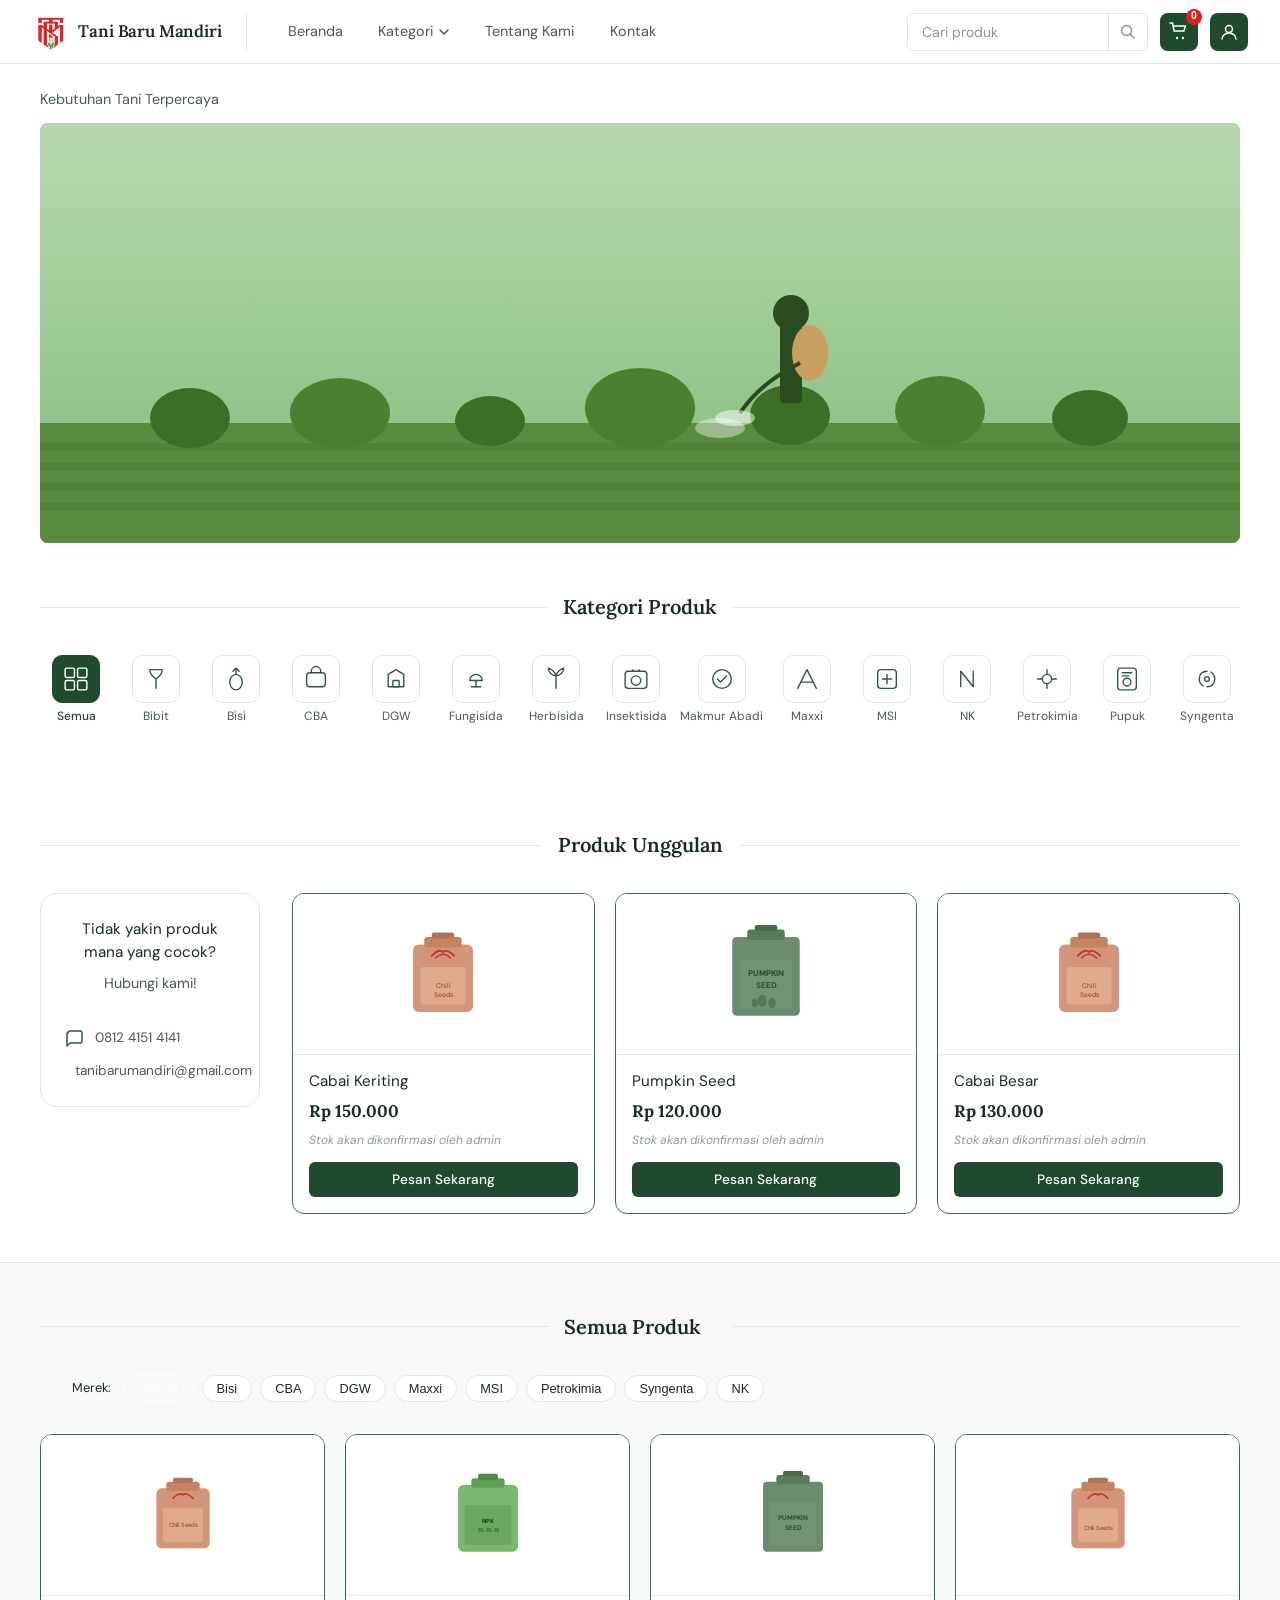
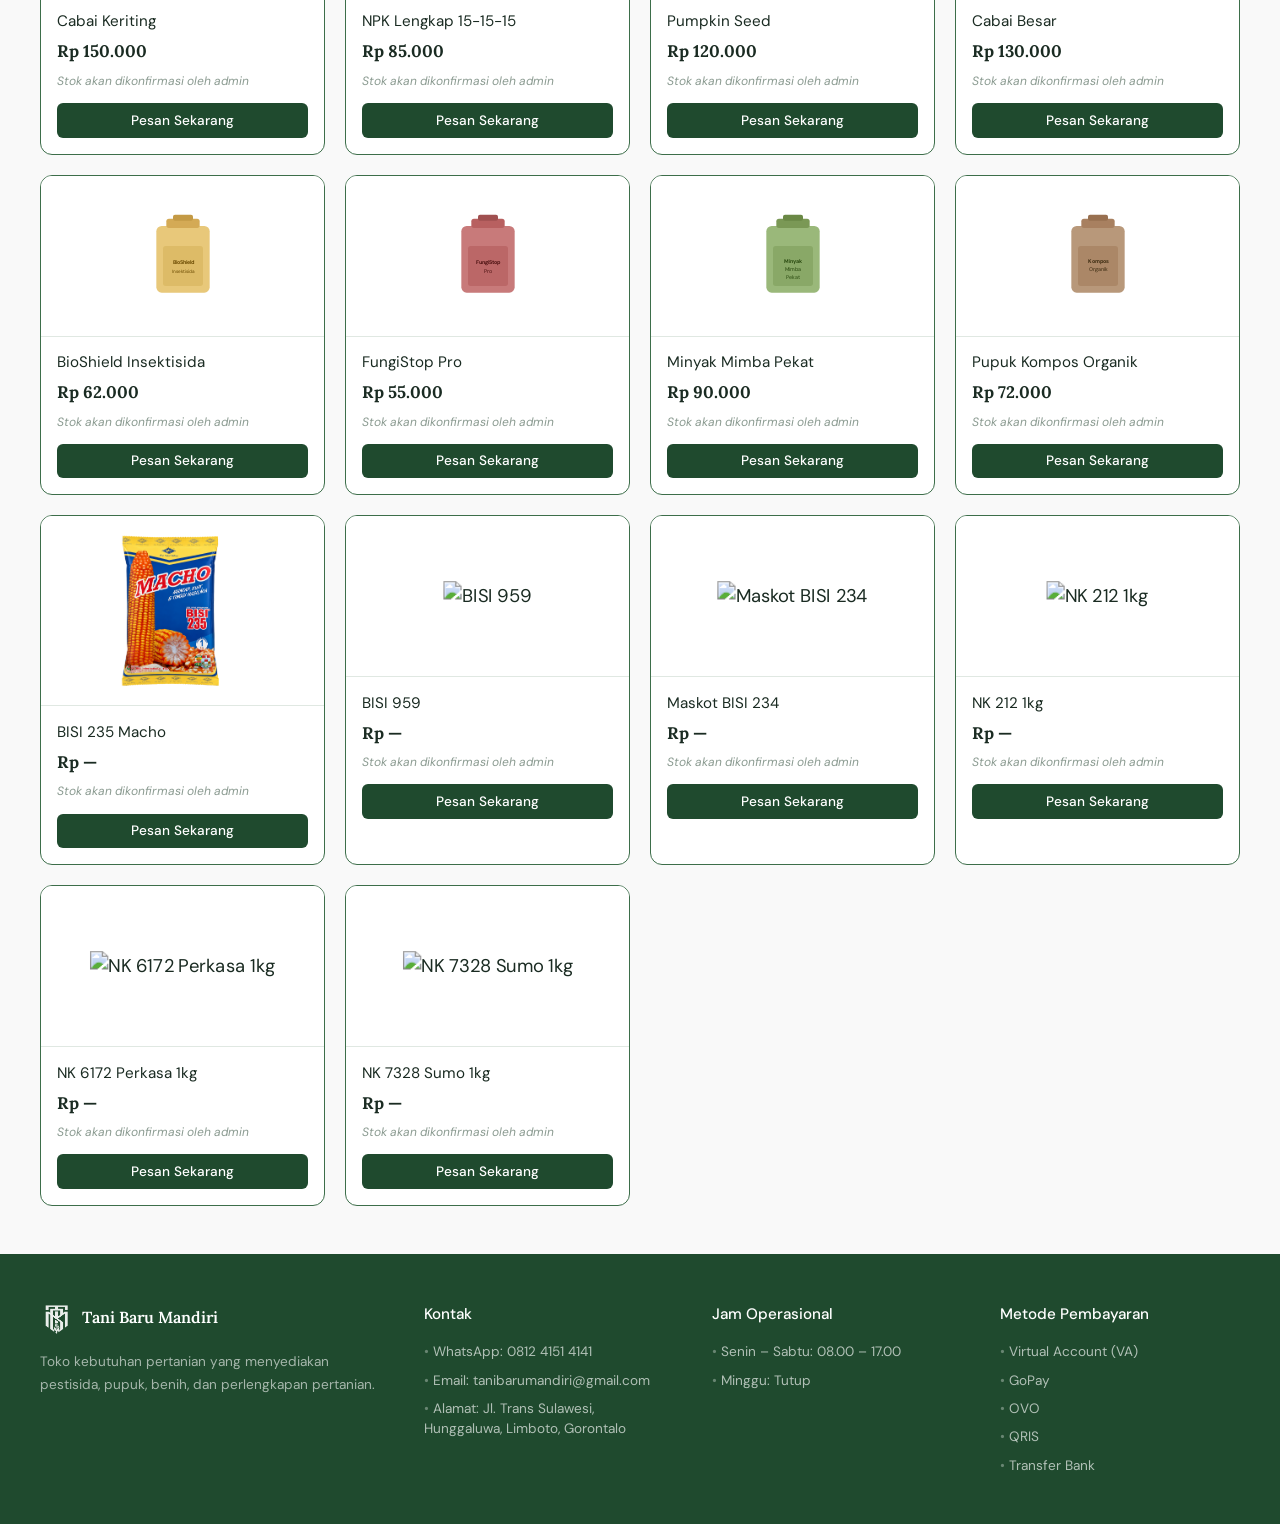
==== commit e172cf8e: "tentang kami and kontak are added" ====
--- a/index.html
+++ b/index.html
@@ -38,25 +38,17 @@
         <div class="drawer-kategori-list" id="drawerKategoriList">
           <a class="drawer-sub-link" href="#semua-produk" onclick="filterCategory('semua', this); closeMobileMenu();">Semua Produk</a>
           <a class="drawer-sub-link" href="#semua-produk" onclick="filterCategory('bibit', this); closeMobileMenu();">Bibit</a>
-          <a class="drawer-sub-link" href="#semua-produk" onclick="filterCategory('bisi', this); closeMobileMenu();">Bisi</a>
-          <a class="drawer-sub-link" href="#semua-produk" onclick="filterCategory('cba', this); closeMobileMenu();">CBA</a>
-          <a class="drawer-sub-link" href="#semua-produk" onclick="filterCategory('dgw', this); closeMobileMenu();">DGW</a>
+          <a class="drawer-sub-link" href="#semua-produk" onclick="filterCategory('pupuk', this); closeMobileMenu();">Pupuk</a>
           <a class="drawer-sub-link" href="#semua-produk" onclick="filterCategory('fungisida', this); closeMobileMenu();">Fungisida</a>
           <a class="drawer-sub-link" href="#semua-produk" onclick="filterCategory('herbisida', this); closeMobileMenu();">Herbisida</a>
           <a class="drawer-sub-link" href="#semua-produk" onclick="filterCategory('insektisida', this); closeMobileMenu();">Insektisida</a>
-          <a class="drawer-sub-link" href="#semua-produk" onclick="filterCategory('makmur-abadi', this); closeMobileMenu();">Makmur Abadi</a>
-          <a class="drawer-sub-link" href="#semua-produk" onclick="filterCategory('maxxi', this); closeMobileMenu();">Maxxi</a>
-          <a class="drawer-sub-link" href="#semua-produk" onclick="filterCategory('msi', this); closeMobileMenu();">MSI</a>
-          <a class="drawer-sub-link" href="#semua-produk" onclick="filterCategory('nk', this); closeMobileMenu();">NK</a>
-          <a class="drawer-sub-link" href="#semua-produk" onclick="filterCategory('petrokimia', this); closeMobileMenu();">Petrokimia</a>
-          <a class="drawer-sub-link" href="#semua-produk" onclick="filterCategory('pupuk', this); closeMobileMenu();">Pupuk</a>
-          <a class="drawer-sub-link" href="#semua-produk" onclick="filterCategory('syngenta', this); closeMobileMenu();">Syngenta</a>
-          <a class="drawer-sub-link" href="#semua-produk" onclick="filterCategory('umum', this); closeMobileMenu();">Umum</a>
-        </div>
-      </div>
-
-      <a class="drawer-link" href="#tentang" onclick="closeMobileMenu()">Tentang Kami</a>
-      <a class="drawer-link" href="#kontak" onclick="closeMobileMenu()">Kontak</a>
+          <a class="drawer-sub-link" href="#semua-produk" onclick="filterCategory('nutrisi', this); closeMobileMenu();">Nutrisi Tanaman / Makmur Abadi</a>
+          <a class="drawer-sub-link" href="#semua-produk" onclick="filterCategory('alat', this); closeMobileMenu();">Alat Pertanian</a>
+        </div>
+      </div>
+
+      <a class="drawer-link" href="tentang.html" onclick="closeMobileMenu()">Tentang Kami</a>
+      <a class="drawer-link" href="kontak.html" onclick="closeMobileMenu()">Kontak</a>
     </nav>
 
     <!-- mobile search inside drawer -->
@@ -83,24 +75,16 @@
         <div class="nav-dropdown-menu" id="kategoriMenu">
           <a href="#semua-produk" class="dropdown-item active" data-filter="semua" onclick="filterCategory('semua', this)">Semua Produk</a>
           <a href="#semua-produk" class="dropdown-item" data-filter="bibit" onclick="filterCategory('bibit', this)">Bibit</a>
-          <a href="#semua-produk" class="dropdown-item" data-filter="bisi" onclick="filterCategory('bisi', this)">Bisi</a>
-          <a href="#semua-produk" class="dropdown-item" data-filter="cba" onclick="filterCategory('cba', this)">CBA</a>
-          <a href="#semua-produk" class="dropdown-item" data-filter="dgw" onclick="filterCategory('dgw', this)">DGW</a>
+          <a href="#semua-produk" class="dropdown-item" data-filter="pupuk" onclick="filterCategory('pupuk', this)">Pupuk</a>
           <a href="#semua-produk" class="dropdown-item" data-filter="fungisida" onclick="filterCategory('fungisida', this)">Fungisida</a>
           <a href="#semua-produk" class="dropdown-item" data-filter="herbisida" onclick="filterCategory('herbisida', this)">Herbisida</a>
           <a href="#semua-produk" class="dropdown-item" data-filter="insektisida" onclick="filterCategory('insektisida', this)">Insektisida</a>
-          <a href="#semua-produk" class="dropdown-item" data-filter="makmur-abadi" onclick="filterCategory('makmur-abadi', this)">Makmur Abadi</a>
-          <a href="#semua-produk" class="dropdown-item" data-filter="maxxi" onclick="filterCategory('maxxi', this)">Maxxi</a>
-          <a href="#semua-produk" class="dropdown-item" data-filter="msi" onclick="filterCategory('msi', this)">MSI</a>
-          <a href="#semua-produk" class="dropdown-item" data-filter="nk" onclick="filterCategory('nk', this)">NK</a>
-          <a href="#semua-produk" class="dropdown-item" data-filter="petrokimia" onclick="filterCategory('petrokimia', this)">Petrokimia</a>
-          <a href="#semua-produk" class="dropdown-item" data-filter="pupuk" onclick="filterCategory('pupuk', this)">Pupuk</a>
-          <a href="#semua-produk" class="dropdown-item" data-filter="syngenta" onclick="filterCategory('syngenta', this)">Syngenta</a>
-          <a href="#semua-produk" class="dropdown-item" data-filter="umum" onclick="filterCategory('umum', this)">Umum</a>
+          <a href="#semua-produk" class="dropdown-item" data-filter="nutrisi" onclick="filterCategory('nutrisi', this)">Nutrisi Tanaman / Makmur Abadi</a>
+          <a href="#semua-produk" class="dropdown-item" data-filter="alat" onclick="filterCategory('alat', this)">Alat Pertanian</a>
         </div>
       </li>
-      <li><a href="#tentang">Tentang Kami</a></li>
-      <li><a href="#kontak">Kontak</a></li>
+      <li><a href="tentang.html">Tentang Kami</a></li>
+      <li><a href="kontak.html">Kontak</a></li>
     </ul>
     <div class="nav-actions">
       <div class="nav-search">
@@ -275,11 +259,11 @@
         <div class="widget-contacts">
           <div class="widget-contact-item">
             <svg width="20" height="20" viewBox="0 0 20 20" fill="none"><path d="M3 5a2 2 0 012-2h10a2 2 0 012 2v8a2 2 0 01-2 2H5l-3 3V5z" stroke="#2d5a40" stroke-width="1.5" stroke-linecap="round" stroke-linejoin="round"/></svg>
-            <span>08xx xxxx xxxx</span>
+            <span>0812 4151 4141</span>
           </div>
           <div class="widget-contact-item">
             <svg width="20" height="20" viewBox="0 0 20 20" fill="none"><rect x="2" y="5" width="16" height="12" rx="2" stroke="#2d5a40" stroke-width="1.5"/><path d="M2 7l8 5 8-5" stroke="#2d5a40" stroke-width="1.5" stroke-linecap="round"/></svg>
-            <span>tanibaru@email.com</span>
+            <span>tanibarumandiri@gmail.com</span>
           </div>
         </div>
       </div>
@@ -366,6 +350,23 @@
       Semua Produk
       <span class="filter-label" id="filterLabel"></span>
     </div>
+
+    <!-- BRAND FILTER -->
+    <div class="brand-filter-row">
+      <span class="brand-filter-label">Merek:</span>
+      <div class="brand-filter-chips">
+        <button class="brand-chip active" data-brand="semua" onclick="filterBrand('semua', this)">Semua</button>
+        <button class="brand-chip" data-brand="bisi" onclick="filterBrand('bisi', this)">Bisi</button>
+        <button class="brand-chip" data-brand="cba" onclick="filterBrand('cba', this)">CBA</button>
+        <button class="brand-chip" data-brand="dgw" onclick="filterBrand('dgw', this)">DGW</button>
+        <button class="brand-chip" data-brand="maxxi" onclick="filterBrand('maxxi', this)">Maxxi</button>
+        <button class="brand-chip" data-brand="msi" onclick="filterBrand('msi', this)">MSI</button>
+        <button class="brand-chip" data-brand="petrokimia" onclick="filterBrand('petrokimia', this)">Petrokimia</button>
+        <button class="brand-chip" data-brand="syngenta" onclick="filterBrand('syngenta', this)">Syngenta</button>
+        <button class="brand-chip" data-brand="nk" onclick="filterBrand('nk', this)">NK</button>
+      </div>
+    </div>
+
     <div class="all-products-grid" id="productsGrid">
 
       <div class="product-card" data-category="bibit" data-name="Cabai Keriting">
@@ -494,7 +495,7 @@
         </div>
       </div>
 
-      <div class="product-card" data-category="organik" data-name="Minyak Mimba Pekat">
+      <div class="product-card" data-category="nutrisi" data-brand="semua" data-name="Minyak Mimba Pekat">
         <div class="product-img-box">
           <div class="product-img-inner">
             <svg viewBox="0 0 120 140" xmlns="http://www.w3.org/2000/svg" width="80" height="94">
@@ -537,7 +538,7 @@
         </div>
       </div>
 
-      <div class="product-card" data-category="bisi" data-name="BISI 235 Macho">
+      <div class="product-card" data-category="bibit" data-brand="bisi" data-name="BISI 235 Macho">
         <div class="product-img-box">
           <div class="product-img-inner">
             <img src="static/images/bisi/BISI_235_MACHO.png" alt="BISI 235 Macho" class="product-photo" />
@@ -551,7 +552,7 @@
         </div>
       </div>
 
-      <div class="product-card" data-category="bisi" data-name="BISI 959">
+      <div class="product-card" data-category="bibit" data-brand="bisi" data-name="BISI 959">
         <div class="product-img-box">
           <div class="product-img-inner">
             <img src="static/images/bisi/bisi-959.png" alt="BISI 959" class="product-photo" />
@@ -565,7 +566,7 @@
         </div>
       </div>
 
-      <div class="product-card" data-category="bisi" data-name="Maskot BISI 234">
+      <div class="product-card" data-category="bibit" data-brand="bisi" data-name="Maskot BISI 234">
         <div class="product-img-box">
           <div class="product-img-inner">
             <img src="static/images/bisi/maskot-bisi234.png" alt="Maskot BISI 234" class="product-photo" />
@@ -579,7 +580,7 @@
         </div>
       </div>
 
-      <div class="product-card" data-category="syngenta" data-name="NK 212 1kg">
+      <div class="product-card" data-category="bibit" data-brand="syngenta" data-name="NK 212 1kg">
         <div class="product-img-box">
           <div class="product-img-inner">
             <img src="static/images/syngenta/nk212-1kg.png" alt="NK 212 1kg" class="product-photo" />
@@ -593,7 +594,7 @@
         </div>
       </div>
 
-      <div class="product-card" data-category="syngenta" data-name="NK 6172 Perkasa 1kg">
+      <div class="product-card" data-category="bibit" data-brand="syngenta" data-name="NK 6172 Perkasa 1kg">
         <div class="product-img-box">
           <div class="product-img-inner">
             <img src="static/images/syngenta/nk6172perkasa-1kg.png" alt="NK 6172 Perkasa 1kg" class="product-photo" />
@@ -607,7 +608,7 @@
         </div>
       </div>
 
-      <div class="product-card" data-category="syngenta" data-name="NK 7328 Sumo 1kg">
+      <div class="product-card" data-category="bibit" data-brand="syngenta" data-name="NK 7328 Sumo 1kg">
         <div class="product-img-box">
           <div class="product-img-inner">
             <img src="static/images/syngenta/nk7328sumo-1kg.png" alt="NK 7328 Sumo 1kg" class="product-photo" />
@@ -643,8 +644,8 @@
       <div class="footer-col">
         <h4>Kontak</h4>
         <ul>
-          <li>WhatsApp: +62 812-4151-4141</li>
-          <li>Email: hello@tanibaru.com</li>
+          <li>WhatsApp: 0812 4151 4141</li>
+          <li>Email: tanibarumandiri@gmail.com</li>
           <li>Alamat: Jl. Trans Sulawesi, Hunggaluwa, Limboto, Gorontalo</li>
         </ul>
       </div>
@@ -672,30 +673,41 @@
 
   <script>
     let cart = [];
-    let activeFilter = 'semua';
+    let activeCategory = 'semua';
+    let activeBrand = 'semua';
 
     // ── CATEGORY FILTER ──
     function filterCategory(filter, triggerEl) {
-      activeFilter = filter;
-
-      // sync category icons
+      activeCategory = filter;
+
       document.querySelectorAll('.category-item').forEach(el => {
         el.classList.toggle('active', el.dataset.filter === filter);
       });
-
-      // sync nav dropdown items
       document.querySelectorAll('.dropdown-item').forEach(el => {
         el.classList.toggle('active', el.dataset.filter === filter);
       });
 
-      // update filter label
+      updateFilterLabel();
+      applyFilter();
+      document.getElementById('kategoriMenu').classList.remove('open');
+    }
+
+    // ── BRAND FILTER ──
+    function filterBrand(brand, triggerEl) {
+      activeBrand = brand;
+      document.querySelectorAll('.brand-chip').forEach(el => {
+        el.classList.toggle('active', el.dataset.brand === brand);
+      });
+      updateFilterLabel();
+      applyFilter();
+    }
+
+    function updateFilterLabel() {
       const label = document.getElementById('filterLabel');
-      label.textContent = filter === 'semua' ? '' : `— ${capitalize(filter)}`;
-
-      applyFilter();
-
-      // close dropdown
-      document.getElementById('kategoriMenu').classList.remove('open');
+      const parts = [];
+      if (activeCategory !== 'semua') parts.push(capitalize(activeCategory));
+      if (activeBrand !== 'semua') parts.push(capitalize(activeBrand));
+      label.textContent = parts.length ? `— ${parts.join(', ')}` : '';
     }
 
     function applyFilter() {
@@ -704,9 +716,10 @@
       let visible = 0;
 
       cards.forEach(card => {
-        const matchCat = activeFilter === 'semua' || card.dataset.category === activeFilter;
+        const matchCat = activeCategory === 'semua' || card.dataset.category === activeCategory;
+        const matchBrand = activeBrand === 'semua' || card.dataset.brand === activeBrand;
         const matchSearch = !search || card.dataset.name.toLowerCase().includes(search);
-        const show = matchCat && matchSearch;
+        const show = matchCat && matchBrand && matchSearch;
         card.style.display = show ? '' : 'none';
         if (show) visible++;
       });
--- a/static/style.css
+++ b/static/style.css
@@ -242,7 +242,6 @@
 
 /* ── CATEGORIES ── */
 .categories {
-  border-bottom: 1px solid var(--border);
 }
 
 .categories-row {
@@ -286,6 +285,49 @@
   color: var(--text-mid);
   text-align: center;
   line-height: 1.3;
+}
+
+/* ── BRAND FILTER ── */
+.brand-filter-row {
+  display: flex;
+  align-items: center;
+  gap: 12px;
+  padding: 0 2rem 32px;
+  flex-wrap: wrap;
+}
+
+.brand-filter-label {
+  font-size: 0.8rem;
+  color: var(--muted);
+  white-space: nowrap;
+}
+
+.brand-filter-chips {
+  display: flex;
+  flex-wrap: wrap;
+  gap: 8px;
+}
+
+.brand-chip {
+  padding: 5px 14px;
+  border-radius: 999px;
+  border: 1px solid var(--border);
+  background: var(--white);
+  color: var(--text);
+  font-size: 0.8rem;
+  cursor: pointer;
+  transition: background 0.15s, color 0.15s, border-color 0.15s;
+}
+
+.brand-chip:hover {
+  border-color: var(--green);
+  color: var(--green);
+}
+
+.brand-chip.active {
+  background: var(--green);
+  color: var(--white);
+  border-color: var(--green);
 }
 
 /* real product photo */
@@ -442,6 +484,294 @@
   display: grid;
   grid-template-columns: repeat(4, 1fr);
   gap: 1.25rem;
+}
+
+/* ── KONTAK PAGE ── */
+.kontak-page {
+  background: var(--bg);
+  min-height: calc(100vh - 64px);
+}
+
+.kontak-inner {
+  max-width: 1100px;
+  margin: 0 auto;
+  padding: 3rem 2rem;
+  display: flex;
+  flex-direction: column;
+  gap: 2.5rem;
+}
+
+.kontak-subtitle {
+  color: var(--text-mid);
+  margin-top: -1.5rem;
+}
+
+.kontak-layout {
+  display: grid;
+  grid-template-columns: 1fr 1fr;
+  gap: 2rem;
+  align-items: stretch;
+}
+
+.kontak-details {
+  display: flex;
+  flex-direction: column;
+  gap: 1.25rem;
+}
+
+.kontak-info-block {
+  display: flex;
+  align-items: flex-start;
+  gap: 1rem;
+  background: var(--white);
+  border: 1px solid var(--border);
+  border-radius: 10px;
+  padding: 1rem 1.25rem;
+}
+
+.kontak-info-icon {
+  color: var(--green-mid);
+  flex-shrink: 0;
+  margin-top: 2px;
+}
+
+.kontak-info-label {
+  font-size: 0.75rem;
+  font-weight: 500;
+  color: var(--text-muted);
+  text-transform: uppercase;
+  letter-spacing: 0.05em;
+  margin-bottom: 0.25rem;
+}
+
+.kontak-info-value {
+  font-size: 0.9rem;
+  color: var(--text-dark);
+  line-height: 1.6;
+}
+
+.kontak-buttons {
+  display: flex;
+  flex-direction: column;
+  gap: 0.75rem;
+  margin-top: 0.25rem;
+}
+
+.btn-wa, .btn-maps {
+  display: flex;
+  align-items: center;
+  justify-content: center;
+  gap: 0.6rem;
+  padding: 0.75rem 1.25rem;
+  border-radius: 8px;
+  font-size: 0.9rem;
+  font-weight: 500;
+  text-decoration: none;
+  font-family: 'DM Sans', sans-serif;
+  transition: opacity 0.15s;
+}
+
+.btn-wa {
+  background: #25d366;
+  color: var(--white);
+}
+
+.btn-maps {
+  background: var(--white);
+  color: var(--green-deep);
+  border: 1.5px solid var(--border);
+}
+
+.btn-wa:hover, .btn-maps:hover { opacity: 0.85; }
+
+.kontak-map {
+  border-radius: 12px;
+  overflow: hidden;
+  border: 1px solid var(--border);
+  min-height: 380px;
+}
+
+.kontak-map iframe {
+  width: 100%;
+  height: 100%;
+  min-height: 380px;
+  display: block;
+}
+
+.kontak-form-wrap {
+  background: var(--white);
+  border: 1px solid var(--border);
+  border-radius: 12px;
+  padding: 2rem;
+}
+
+.kontak-form-wrap h3 {
+  font-family: 'Lora', serif;
+  font-size: 1.15rem;
+  color: var(--text-dark);
+  margin-bottom: 0.4rem;
+}
+
+.kontak-form-wrap > p {
+  font-size: 0.9rem;
+  color: var(--text-mid);
+  margin-bottom: 1.5rem;
+}
+
+.kontak-form {
+  display: flex;
+  flex-direction: column;
+  gap: 1rem;
+}
+
+.form-row {
+  display: grid;
+  grid-template-columns: 1fr 1fr;
+  gap: 1rem;
+}
+
+.form-group {
+  display: flex;
+  flex-direction: column;
+  gap: 0.4rem;
+}
+
+.form-group label {
+  font-size: 0.82rem;
+  font-weight: 500;
+  color: var(--text-mid);
+}
+
+.form-group input,
+.form-group textarea {
+  border: 1.5px solid var(--border);
+  border-radius: 8px;
+  padding: 0.65rem 0.9rem;
+  font-size: 0.9rem;
+  font-family: 'DM Sans', sans-serif;
+  color: var(--text-dark);
+  background: var(--white);
+  outline: none;
+  transition: border-color 0.15s;
+  resize: none;
+}
+
+.form-group input:focus,
+.form-group textarea:focus {
+  border-color: var(--green-mid);
+}
+
+.btn-kirim {
+  align-self: flex-start;
+  background: var(--green-deep);
+  color: var(--white);
+  border: none;
+  border-radius: 8px;
+  padding: 0.75rem 2rem;
+  font-size: 0.95rem;
+  font-family: 'DM Sans', sans-serif;
+  font-weight: 500;
+  cursor: pointer;
+  transition: background 0.15s;
+}
+
+.btn-kirim:hover { background: var(--green-mid); }
+
+@media (max-width: 768px) {
+  .kontak-inner { padding: 1.5rem 1rem; gap: 1.75rem; }
+  .kontak-layout { grid-template-columns: 1fr; }
+  .kontak-map { min-height: 260px; }
+  .kontak-map iframe { min-height: 260px; }
+  .form-row { grid-template-columns: 1fr; }
+  .btn-kirim { width: 100%; text-align: center; }
+}
+
+/* ── TENTANG KAMI ── */
+.tentang {
+  background: var(--white);
+  border-top: 1px solid var(--border);
+}
+
+.tentang-inner {
+  max-width: 960px;
+  margin: 0 auto;
+  padding: 3rem 2rem;
+  display: flex;
+  flex-direction: column;
+  gap: 2.5rem;
+}
+
+.tentang-intro p {
+  color: var(--text-mid);
+  margin-top: 1rem;
+  max-width: 680px;
+  line-height: 1.75;
+}
+
+.tentang-intro p + p { margin-top: 0.75rem; }
+
+.tentang-grid {
+  display: grid;
+  grid-template-columns: repeat(3, 1fr);
+  gap: 1.5rem;
+}
+
+.tentang-card {
+  background: var(--green-light);
+  border-radius: 12px;
+  padding: 1.5rem;
+}
+
+.tentang-card h3 {
+  font-family: 'Lora', serif;
+  font-size: 1rem;
+  color: var(--green-deep);
+  margin-bottom: 0.85rem;
+}
+
+.tentang-card ul {
+  list-style: none;
+  display: flex;
+  flex-direction: column;
+  gap: 0.5rem;
+}
+
+.tentang-card ul li {
+  font-size: 0.9rem;
+  color: var(--text-mid);
+  padding-left: 1.1rem;
+  position: relative;
+}
+
+.tentang-card ul li::before {
+  content: '✓';
+  position: absolute;
+  left: 0;
+  color: var(--green-mid);
+  font-size: 0.8rem;
+}
+
+.tentang-visi-misi {
+  display: flex;
+  flex-direction: column;
+  gap: 1.25rem;
+}
+
+.tentang-visi-misi p {
+  font-size: 0.9rem;
+  color: var(--text-mid);
+  line-height: 1.65;
+  margin-top: 0.4rem;
+}
+
+.tentang-closing {
+  font-family: 'Lora', serif;
+  font-style: italic;
+  color: var(--green-mid);
+  font-size: 1rem;
+  text-align: center;
+  padding-top: 0.5rem;
+  border-top: 1px solid var(--border);
 }
 
 /* ── FOOTER ── */
@@ -772,6 +1102,7 @@
 @media (max-width: 1024px) {
   .all-products-grid { grid-template-columns: repeat(3, 1fr); }
   .footer-grid { grid-template-columns: 1fr 1fr; gap: 2rem; }
+  .tentang-grid { grid-template-columns: 1fr 1fr; }
 }
 
 @media (max-width: 768px) {
@@ -797,6 +1128,10 @@
   /* all products */
   .all-products-grid { grid-template-columns: repeat(2, 1fr); }
 
+  /* tentang */
+  .tentang-inner { padding: 2rem 1rem; gap: 2rem; }
+  .tentang-grid { grid-template-columns: 1fr; }
+
   /* footer */
   .footer-grid { grid-template-columns: 1fr; gap: 1.5rem; }
 
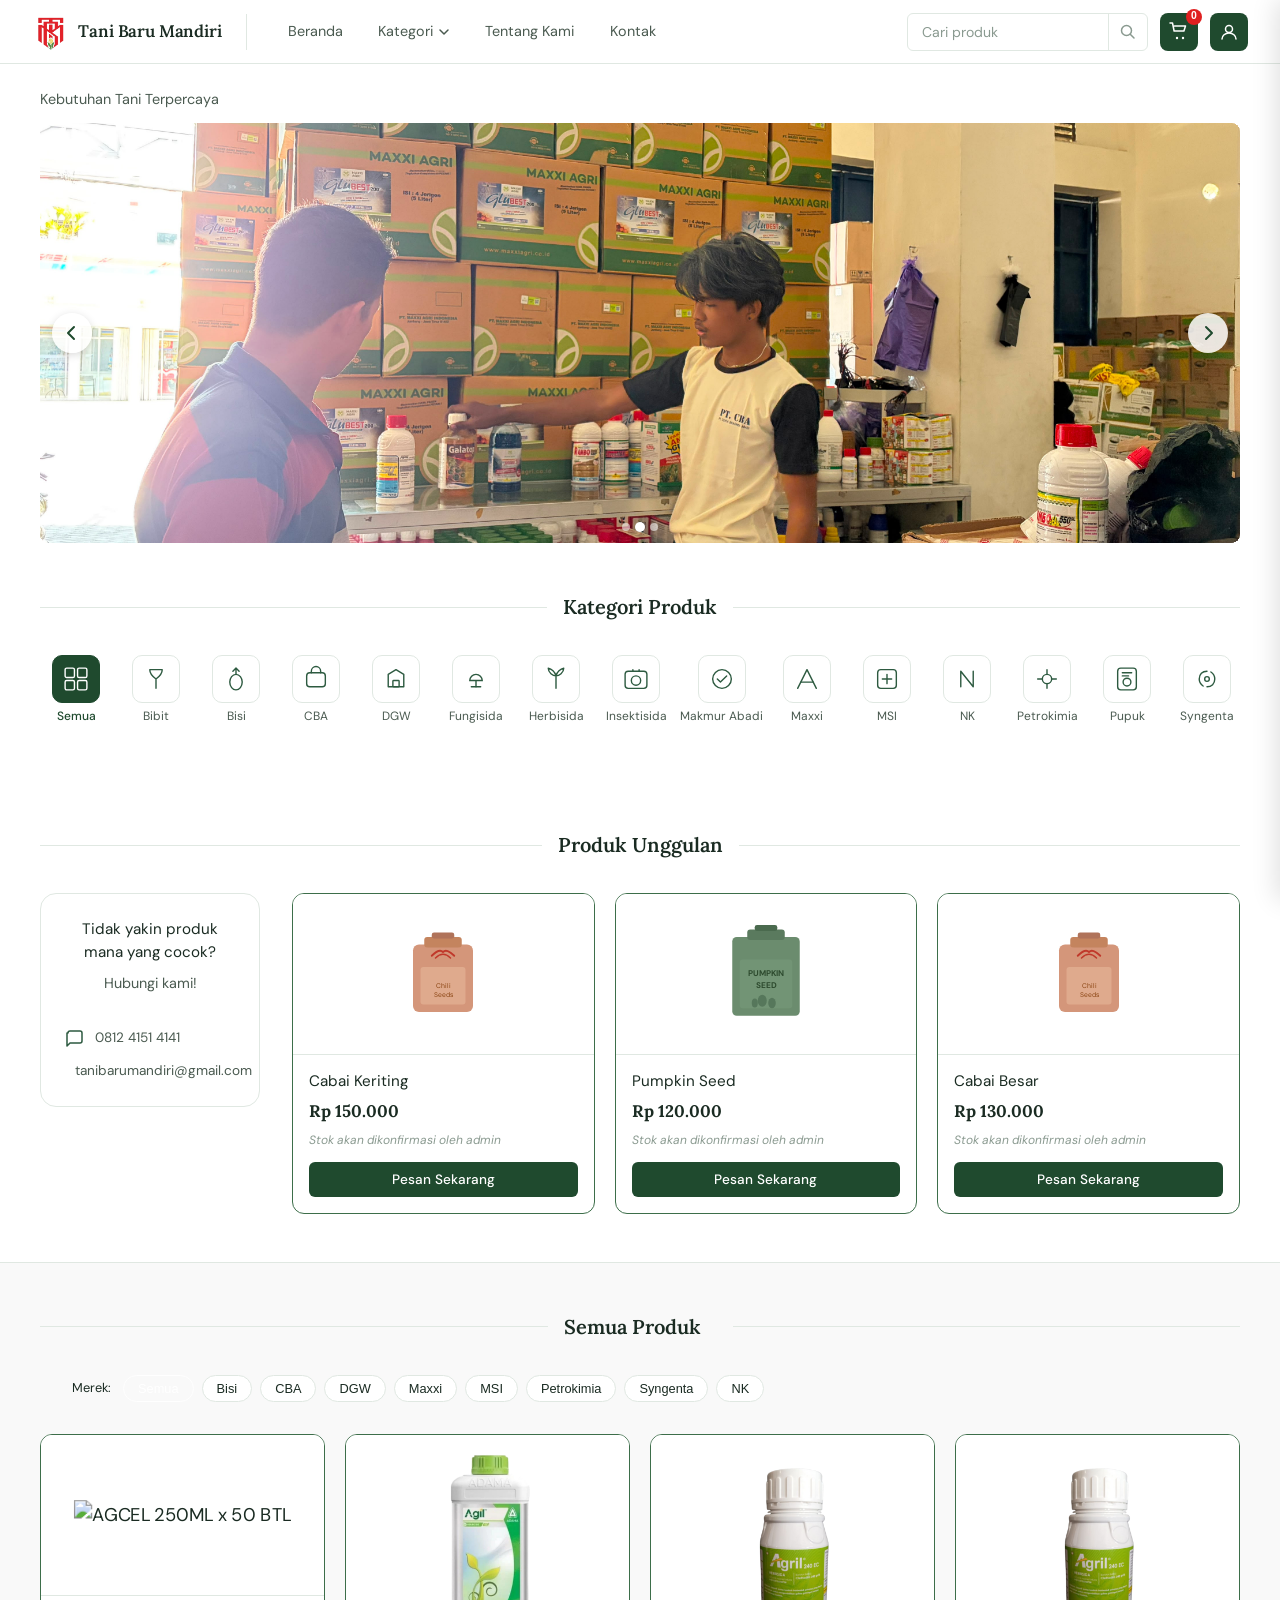
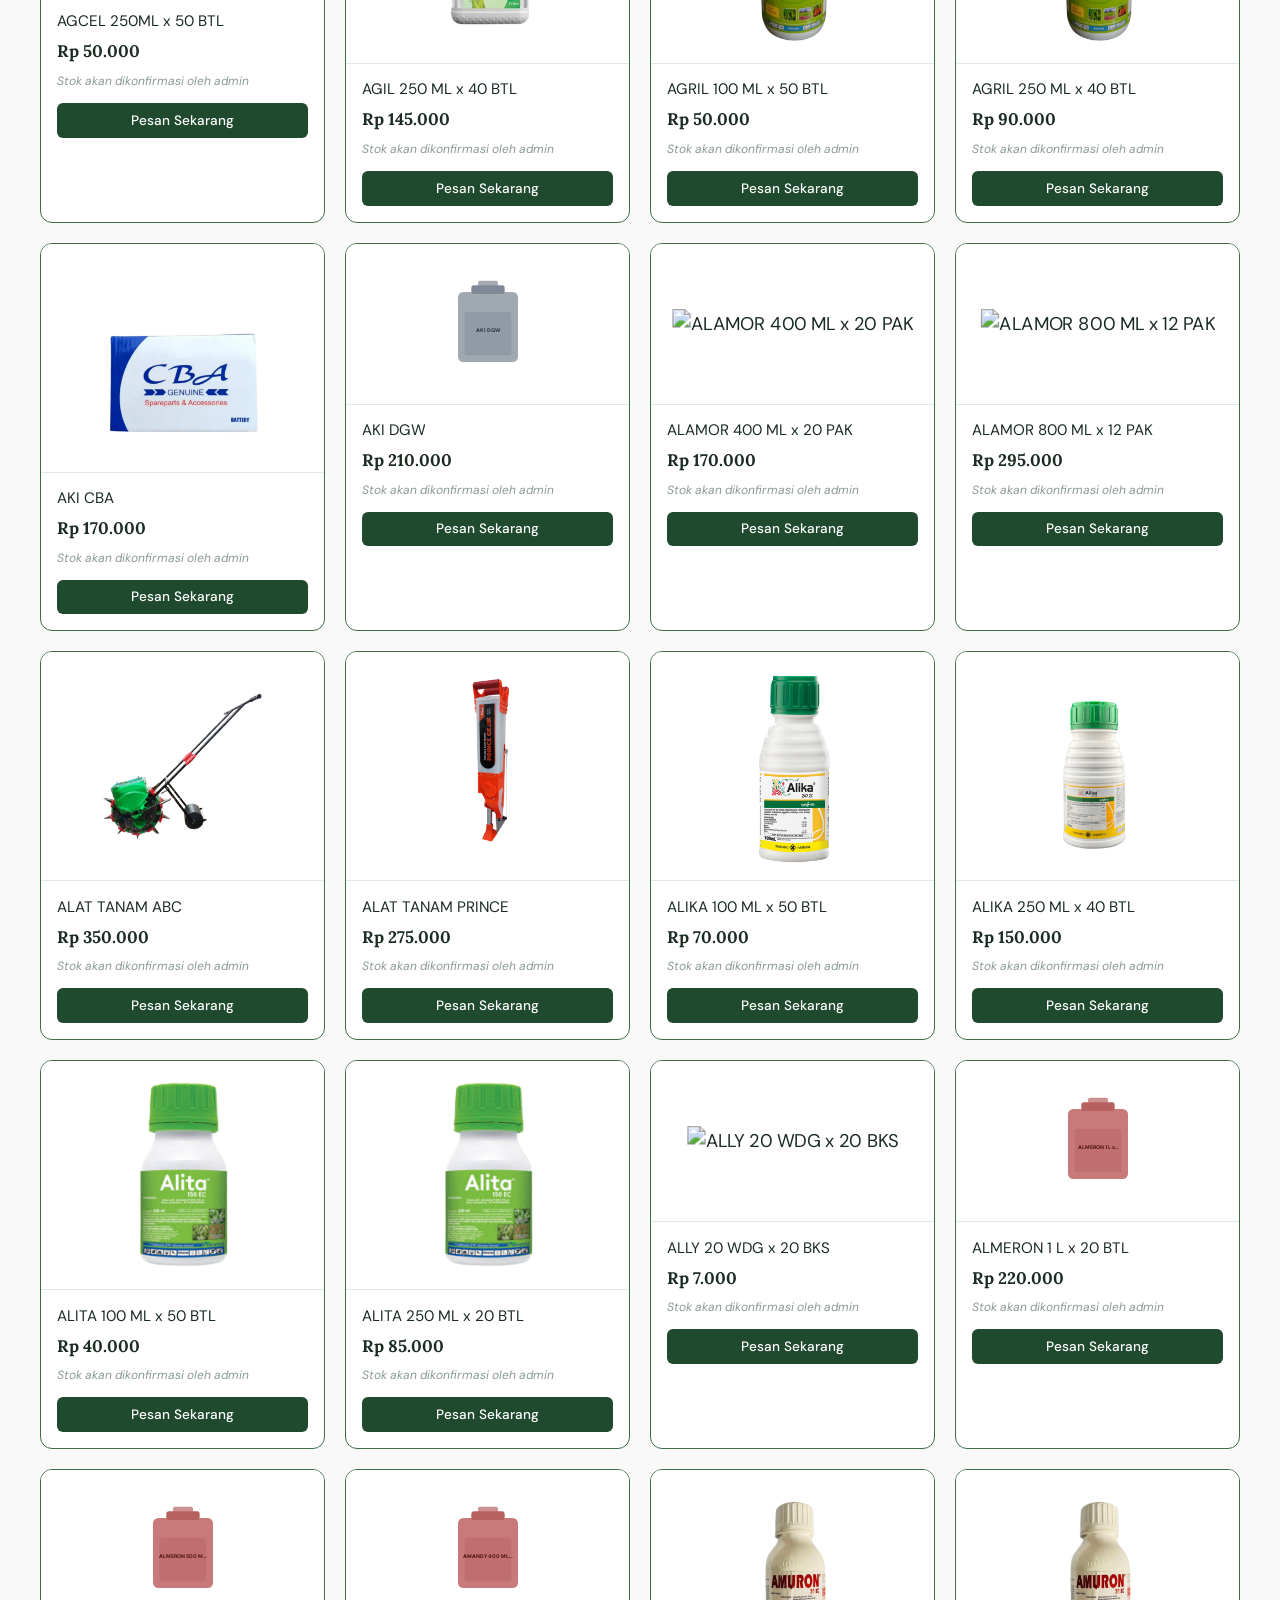
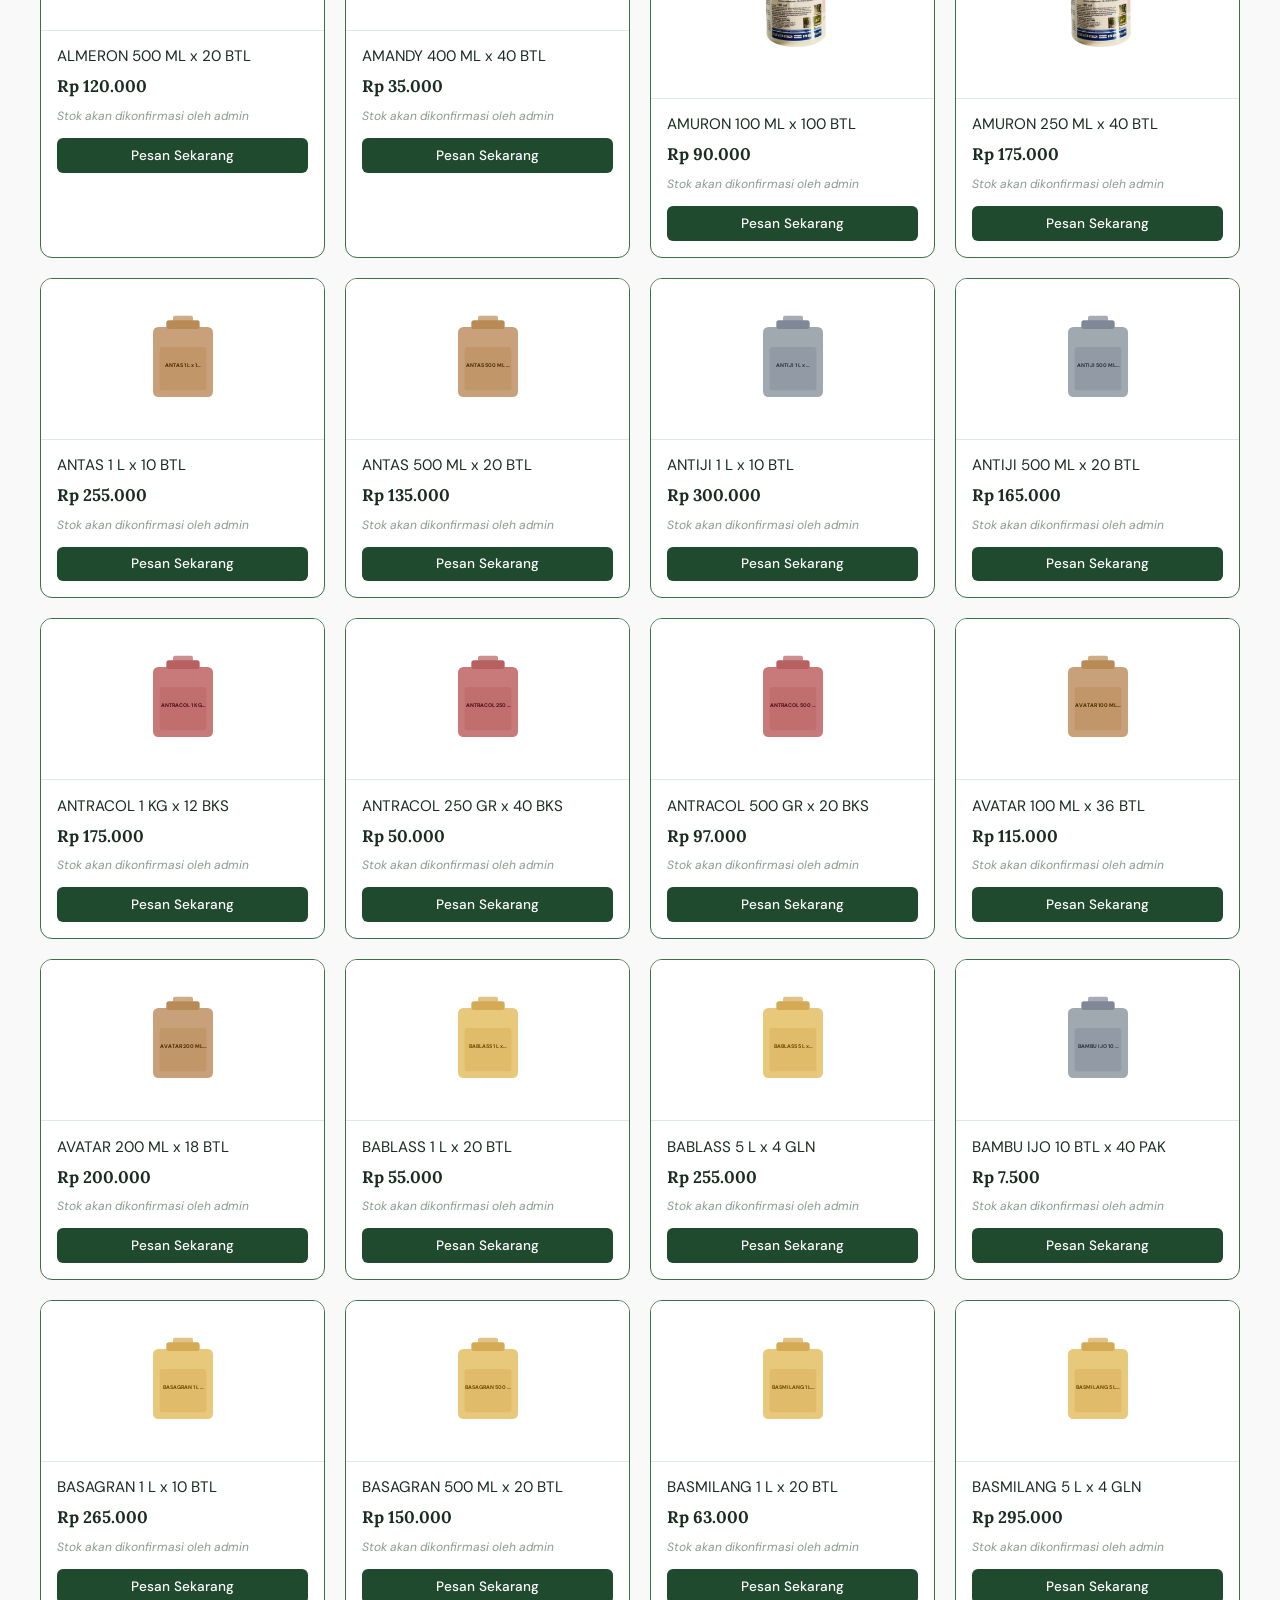
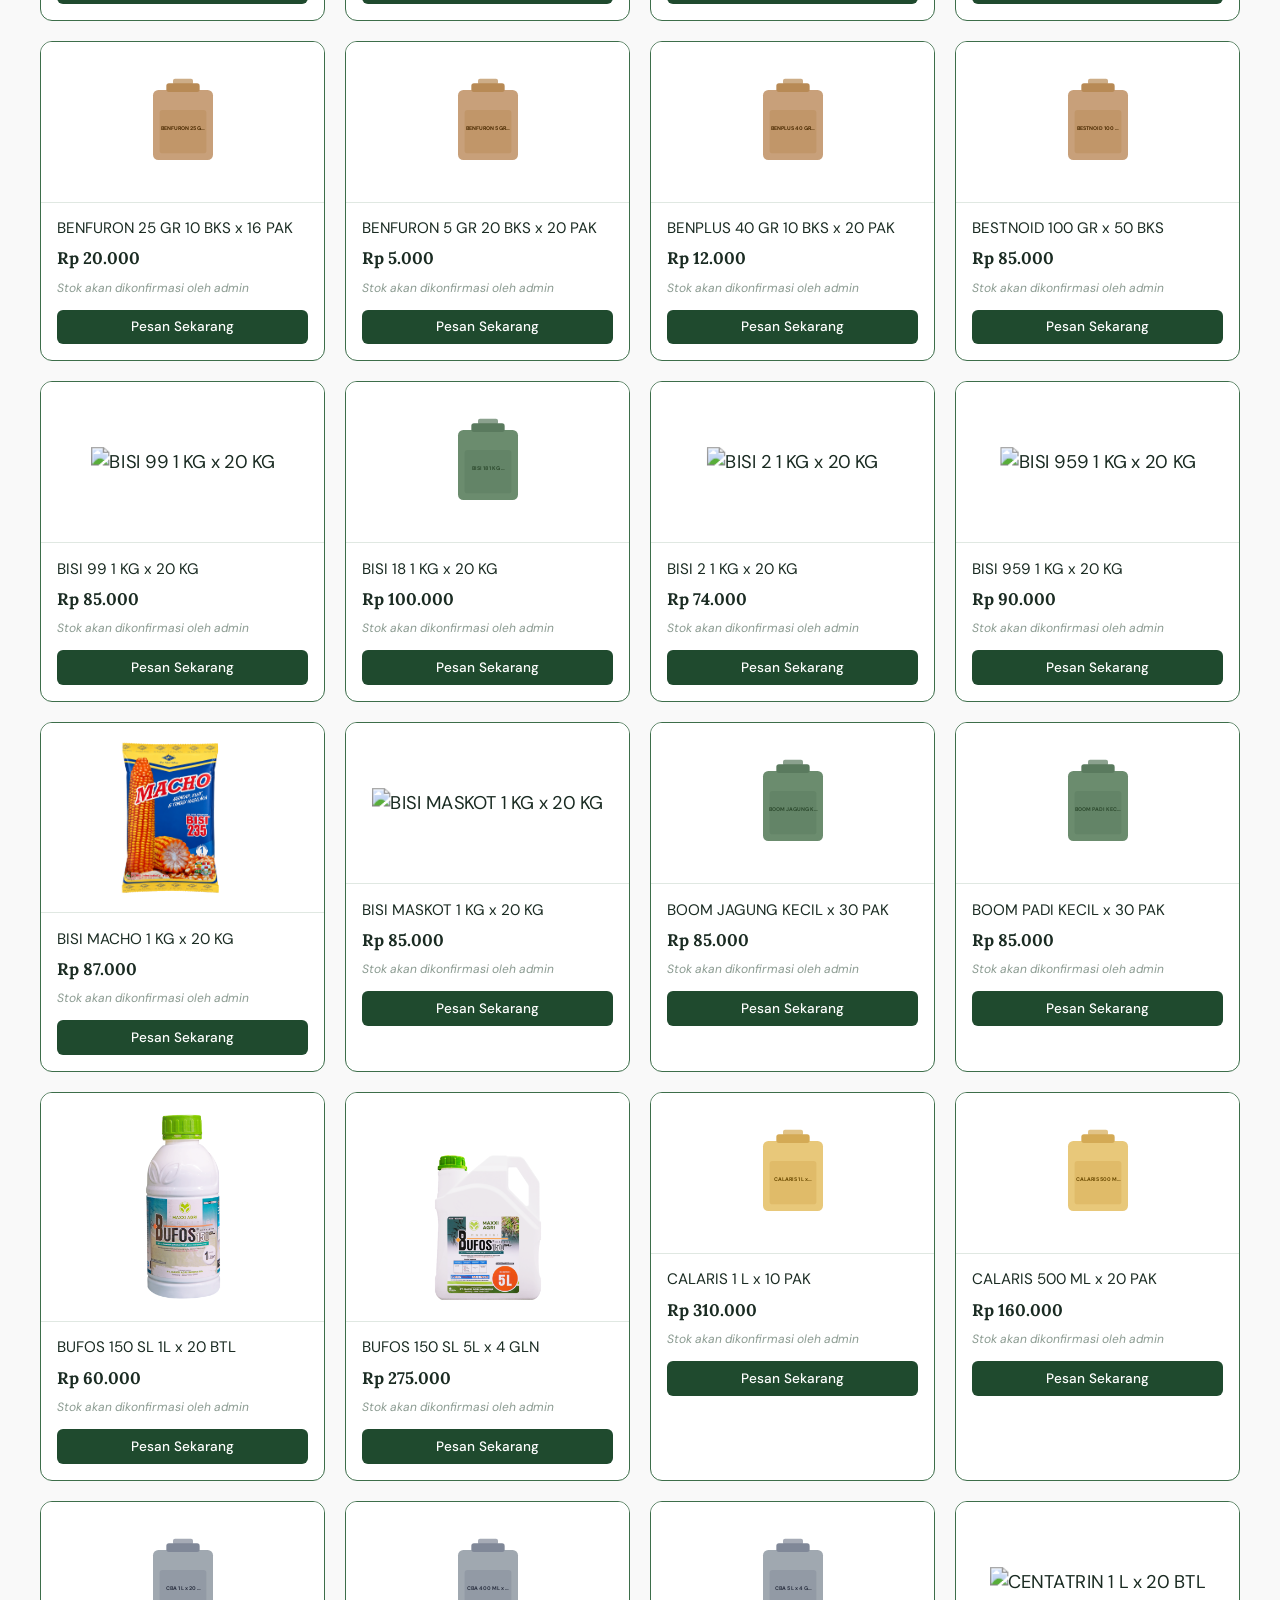
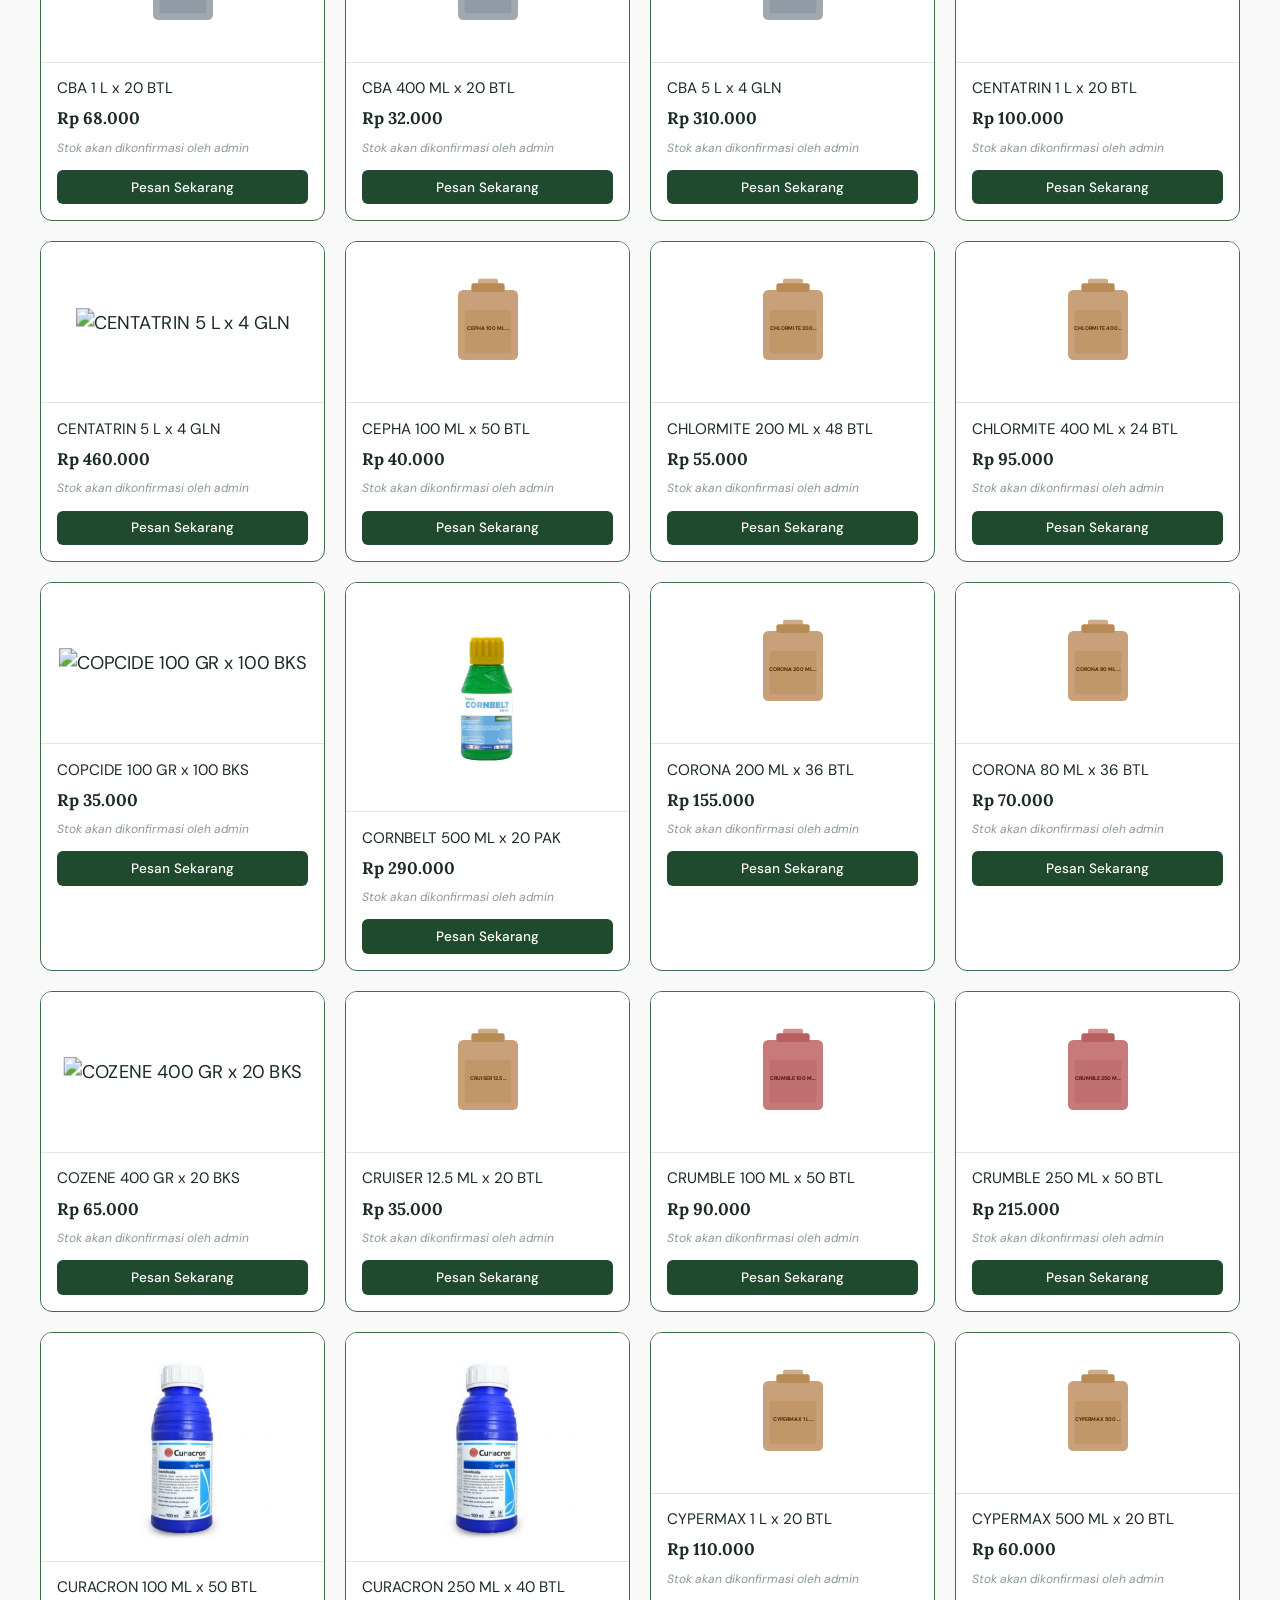
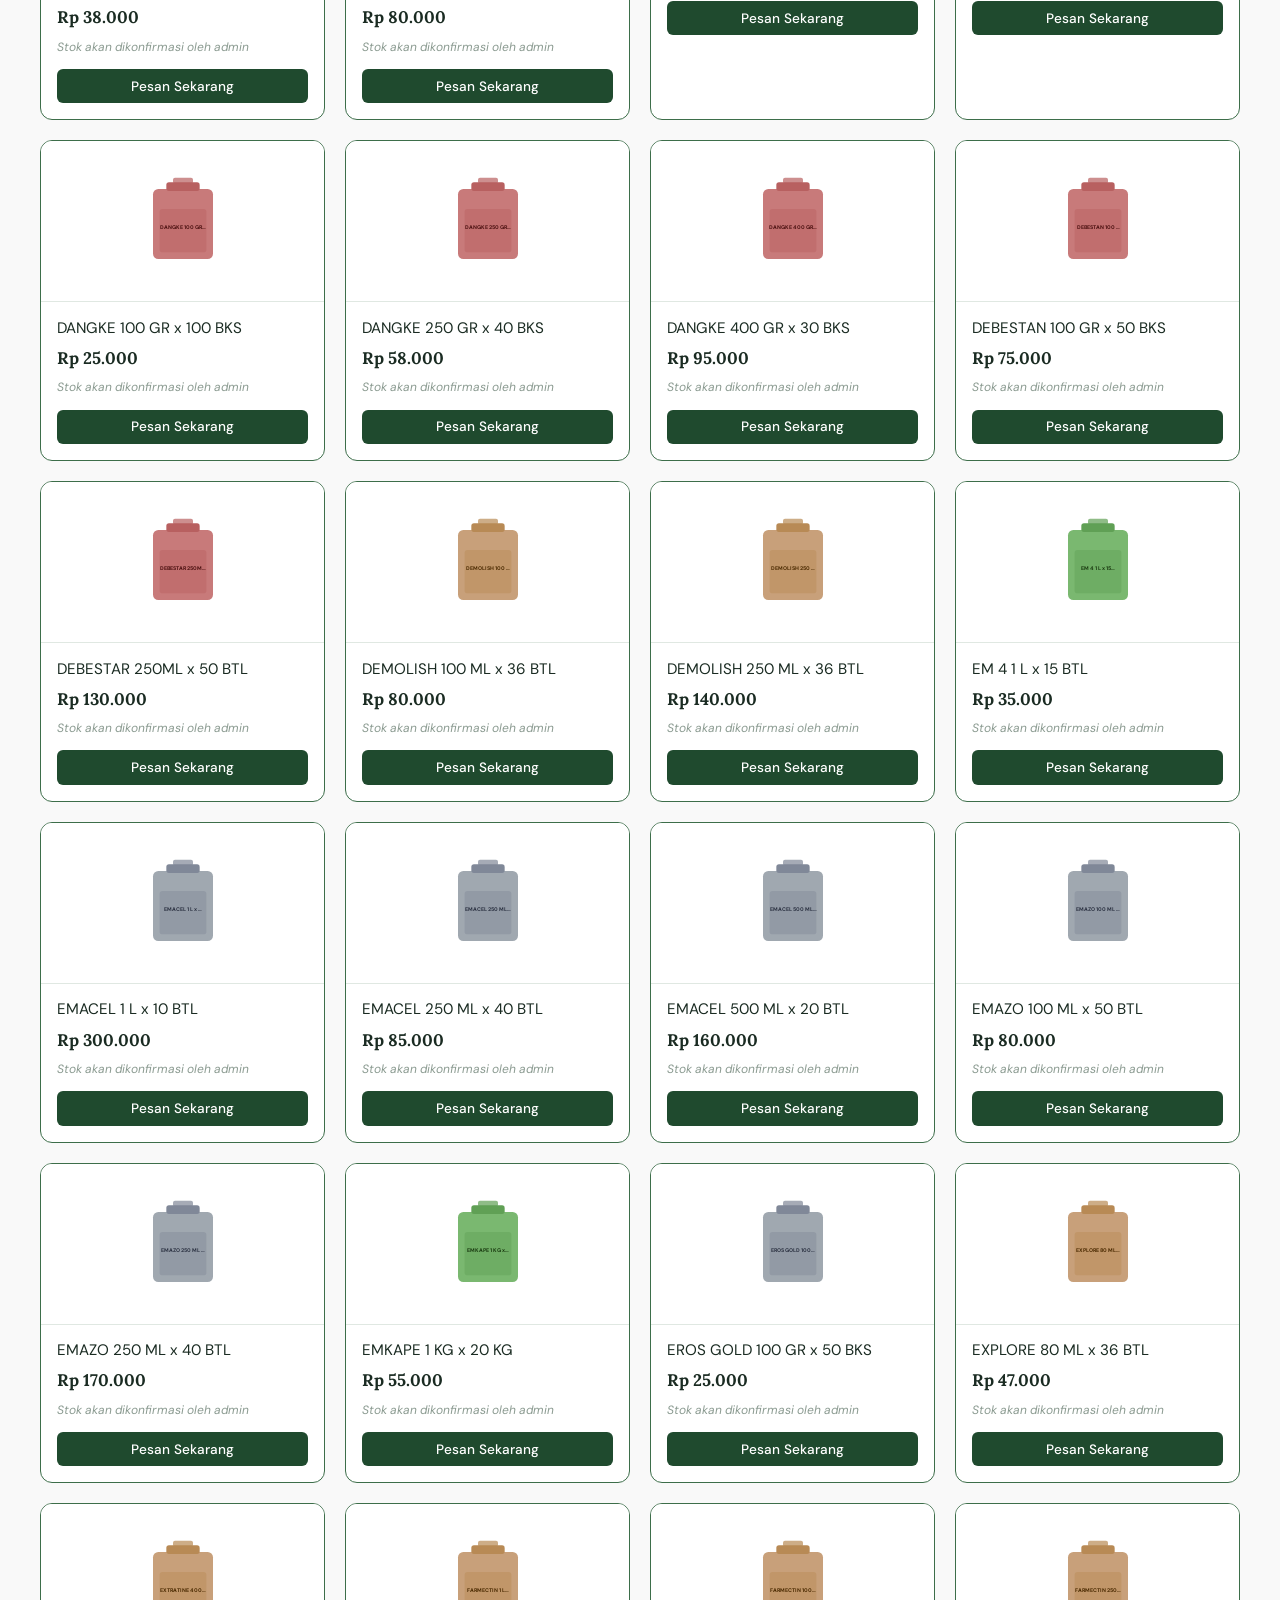
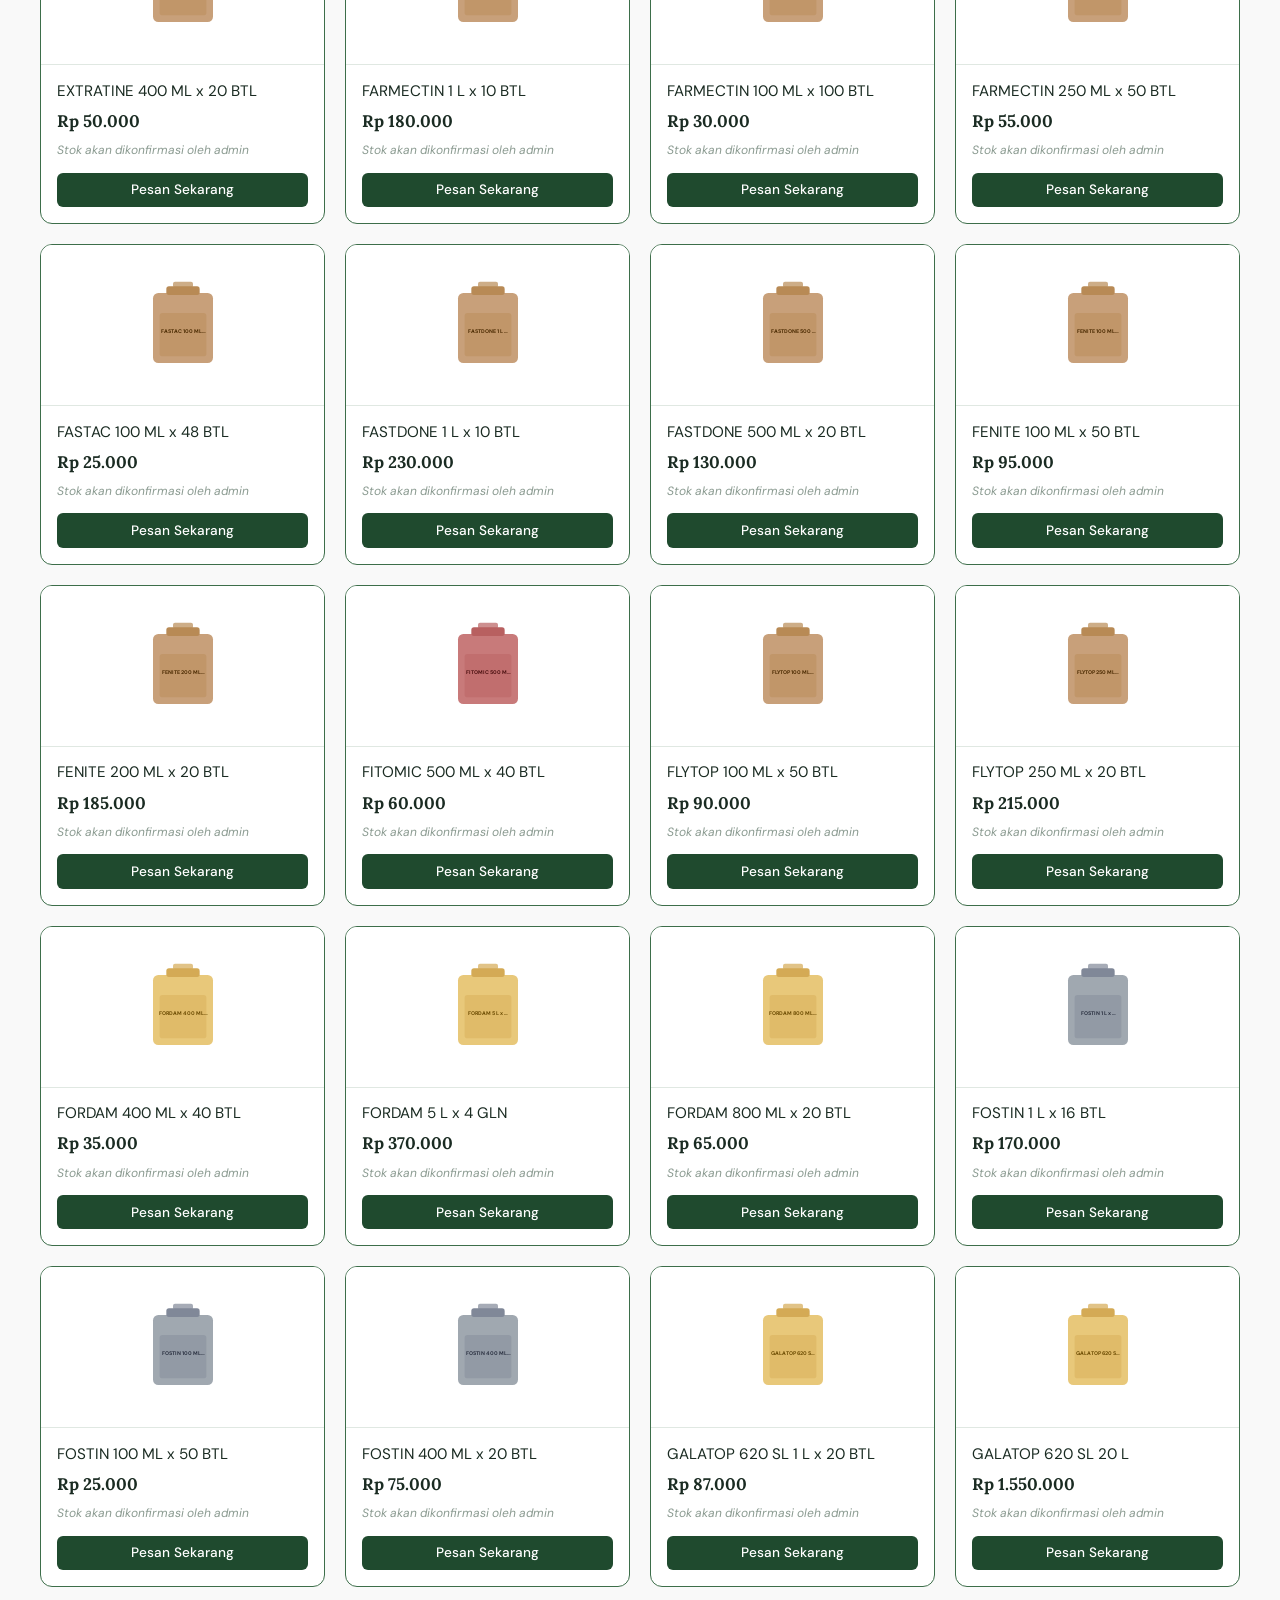
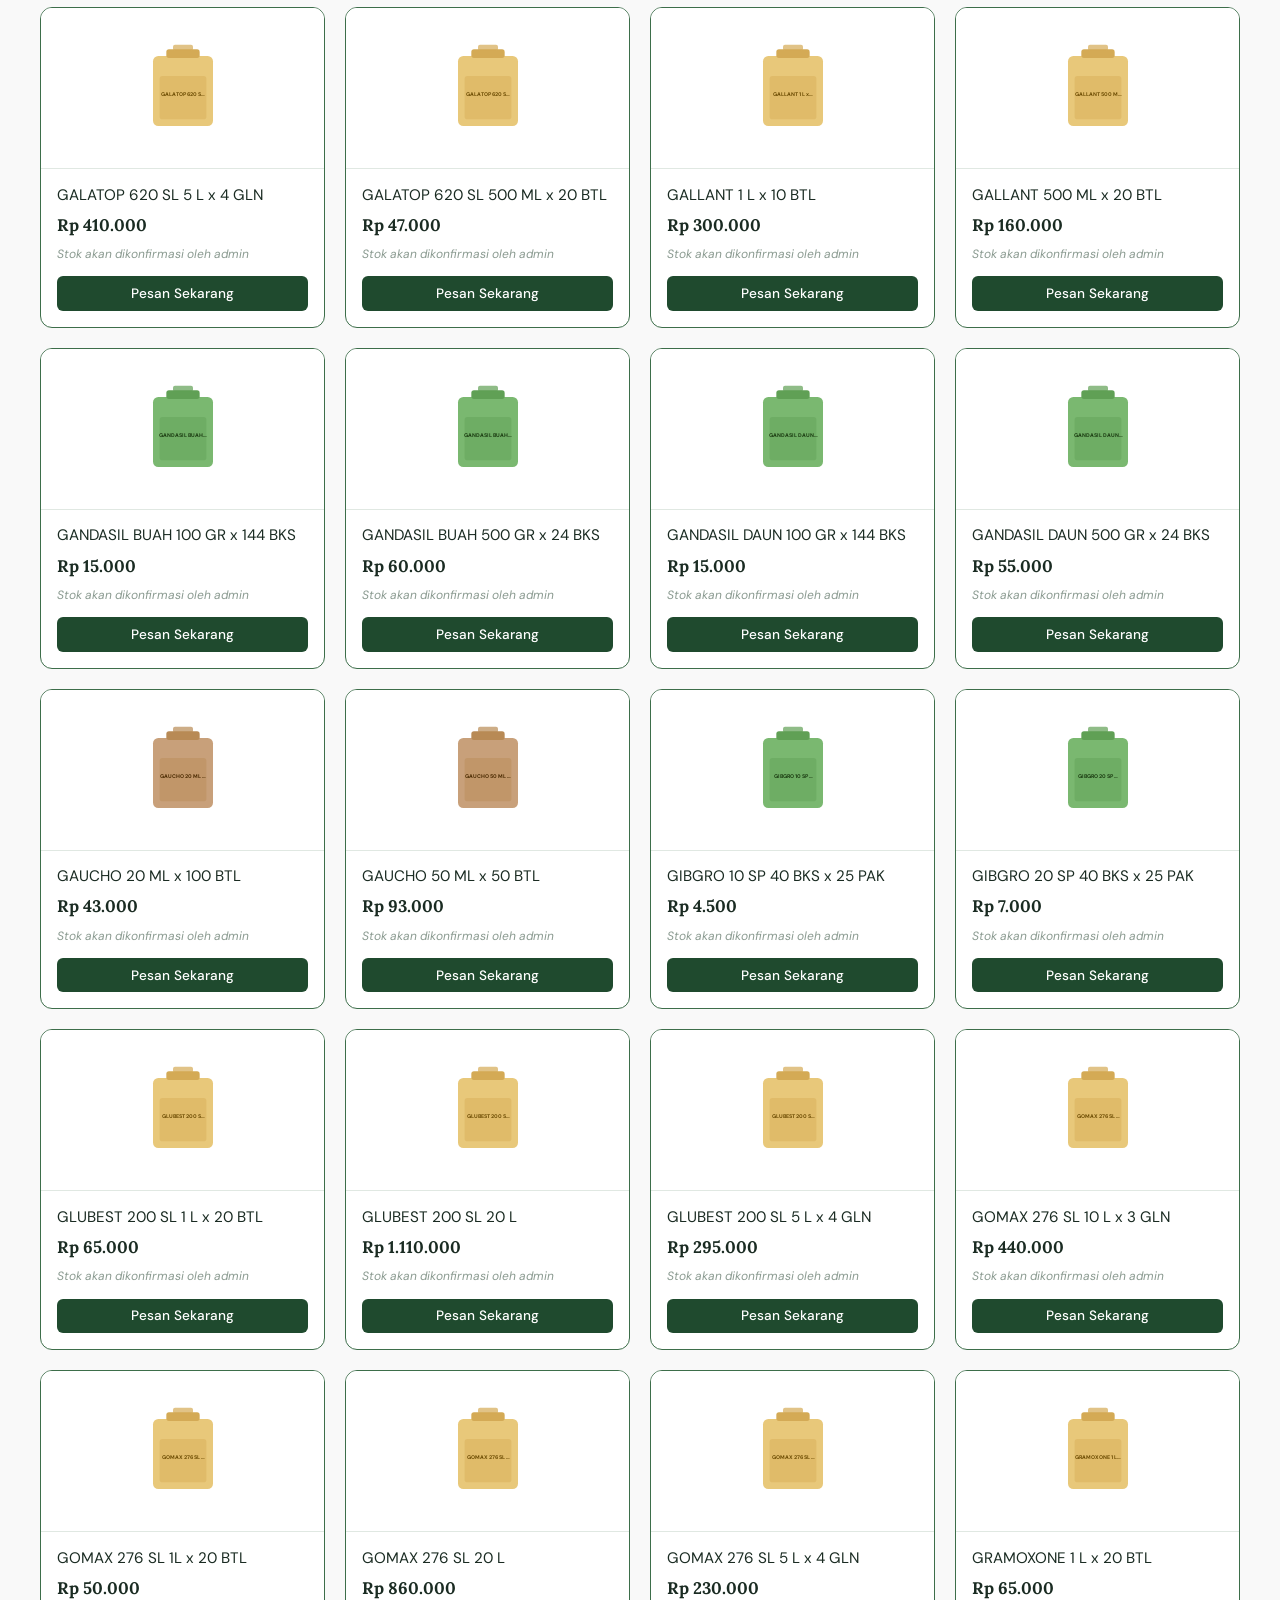
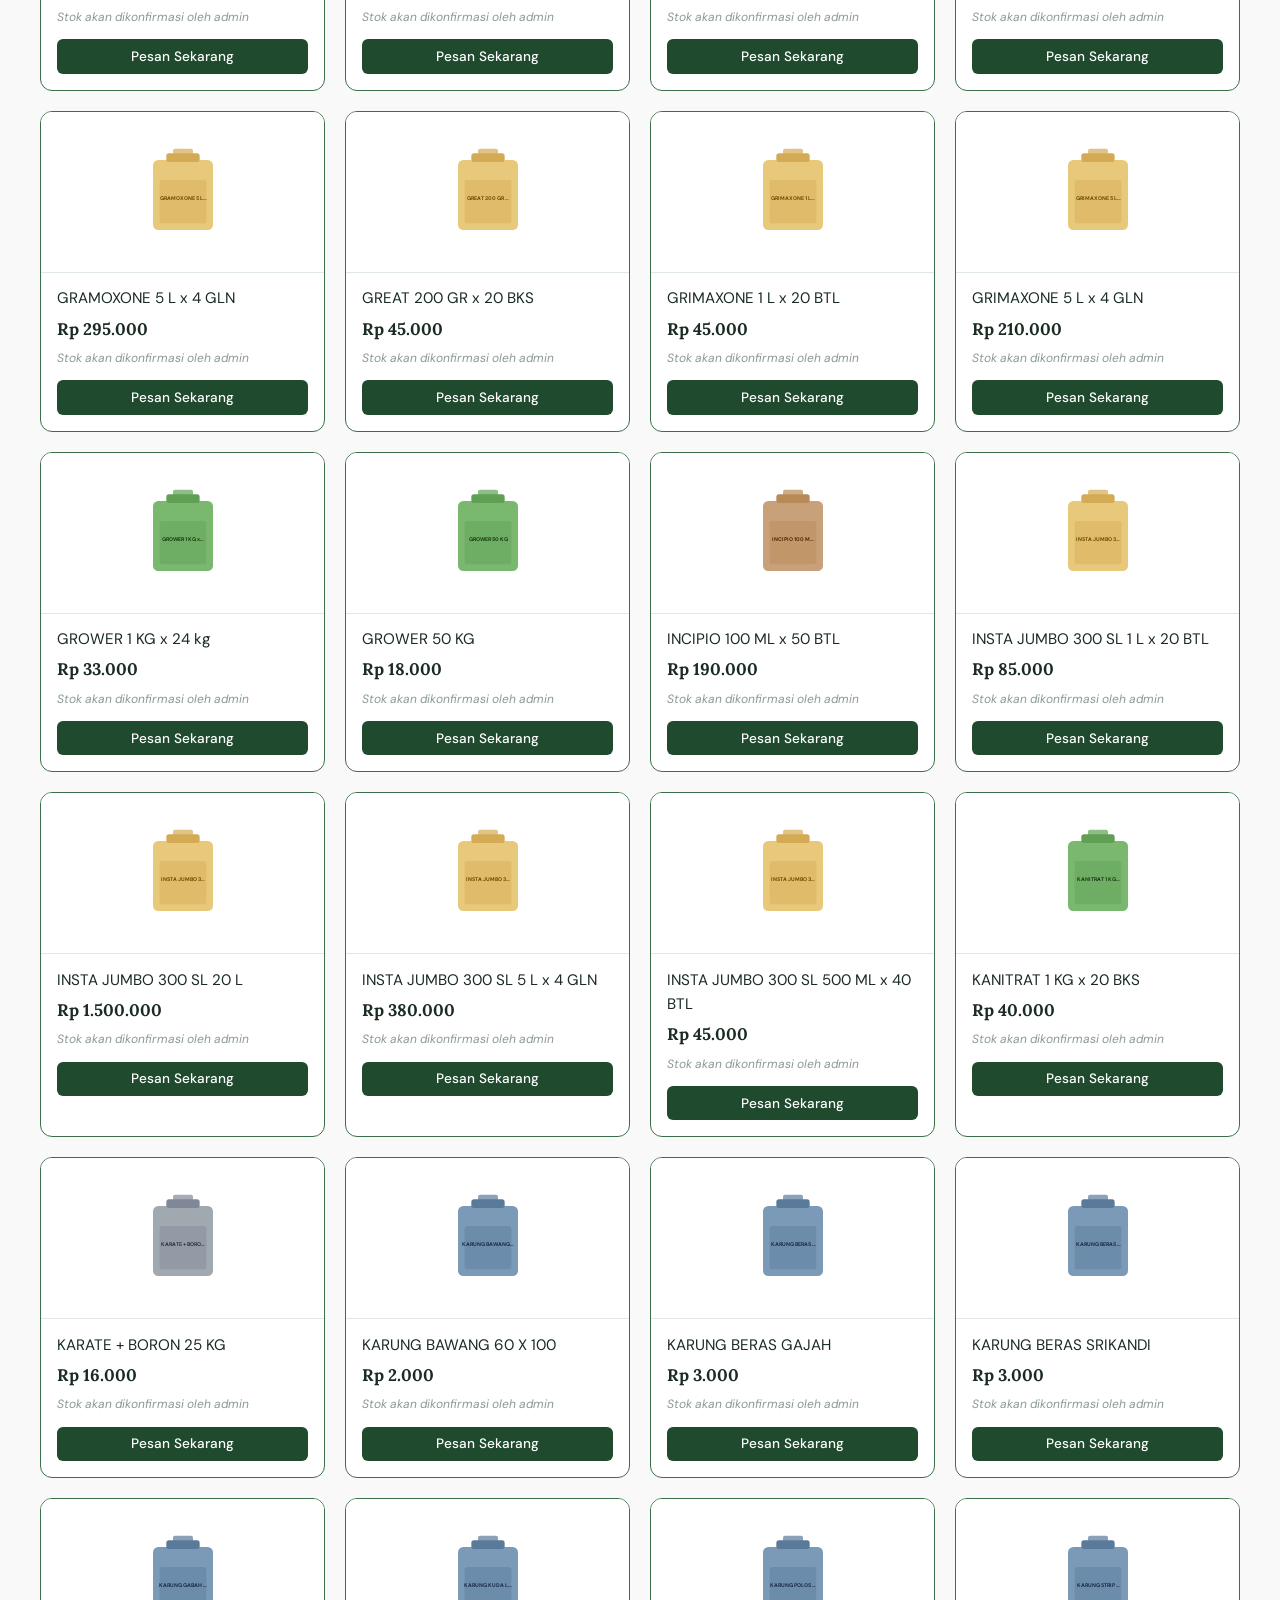
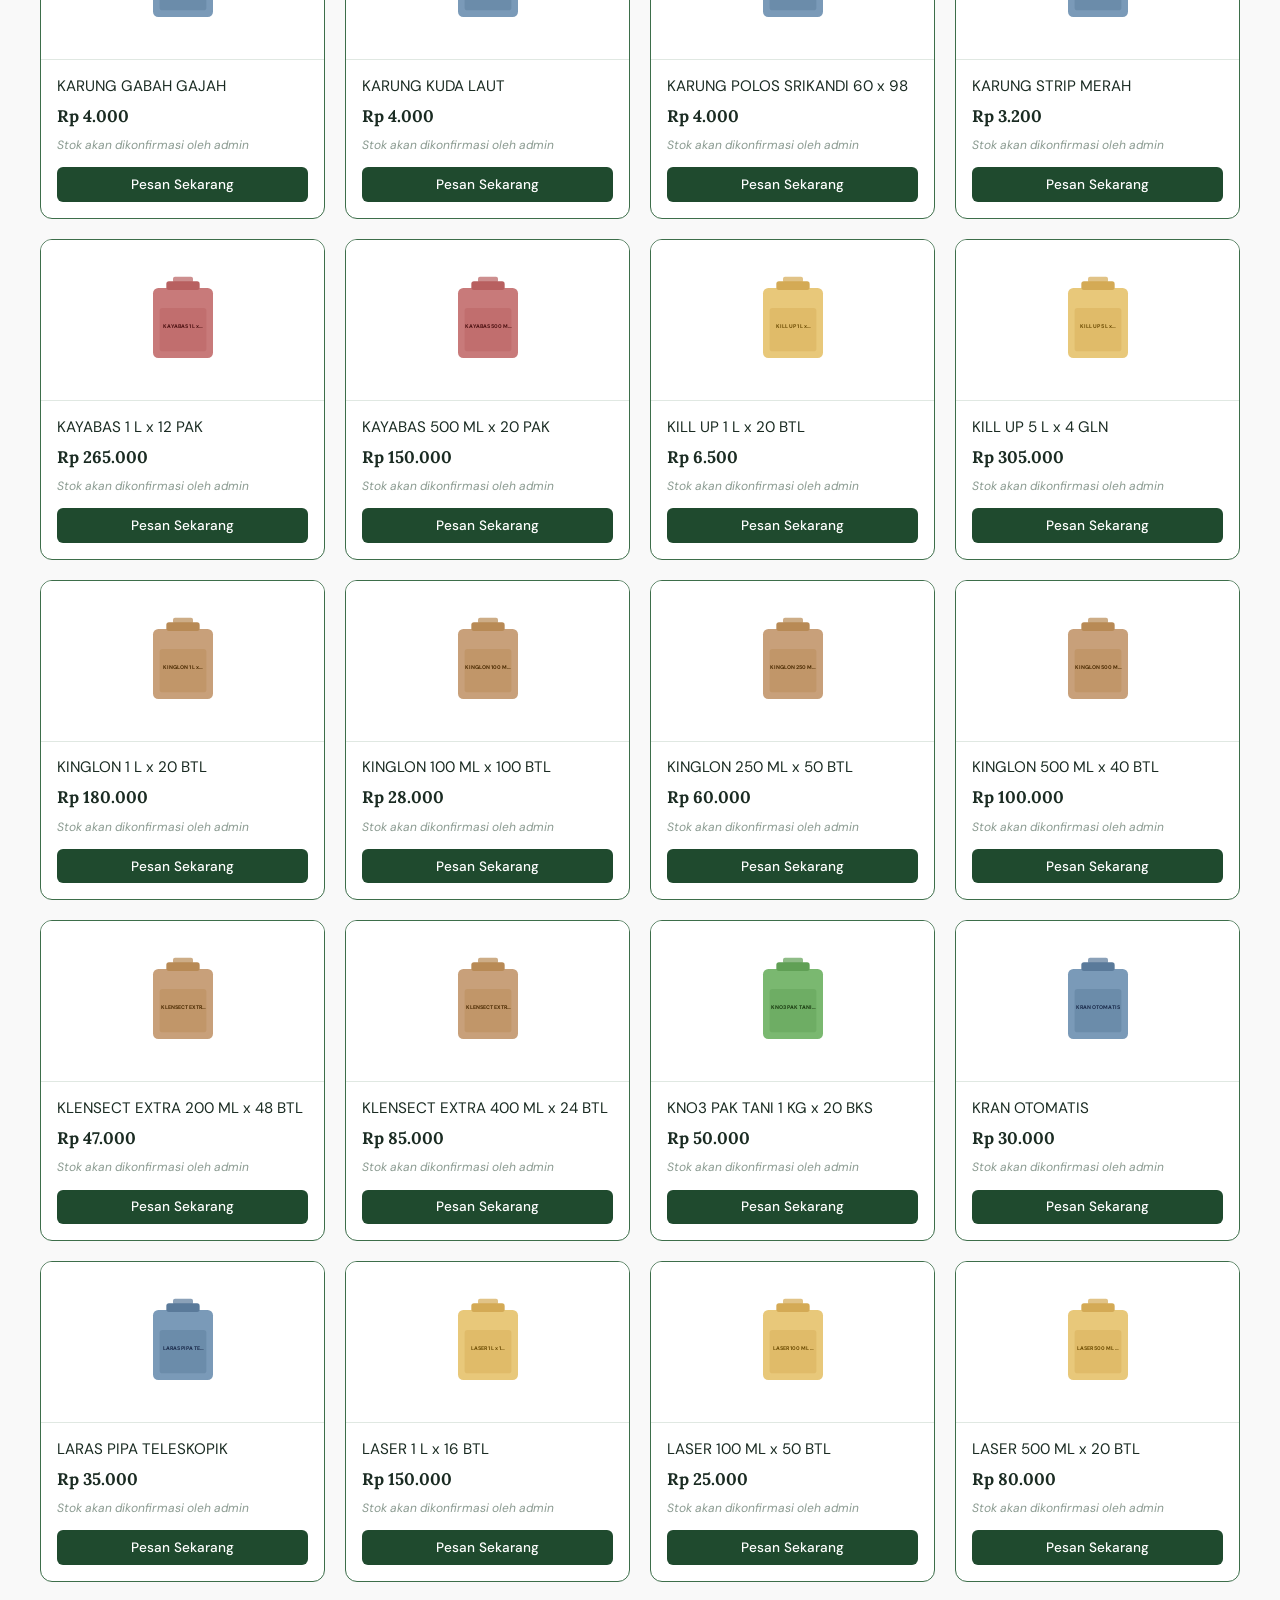
==== commit 5ceb9dca: "pictures added, added to card" ====
--- a/index.html
+++ b/index.html
@@ -111,36 +111,23 @@
   <section class="hero">
     <p class="hero-tagline">Kebutuhan Tani Terpercaya</p>
     <div class="hero-banner">
-      <div class="hero-banner-placeholder">
-        <svg viewBox="0 0 1200 480" xmlns="http://www.w3.org/2000/svg" preserveAspectRatio="xMidYMid slice">
-          <defs>
-            <linearGradient id="skyGrad" x1="0" y1="0" x2="0" y2="1">
-              <stop offset="0%" stop-color="#b8d8b0"/>
-              <stop offset="100%" stop-color="#7ab870"/>
-            </linearGradient>
-          </defs>
-          <rect width="1200" height="480" fill="url(#skyGrad)"/>
-          <rect y="300" width="1200" height="180" fill="#5a8c40"/>
-          <rect y="320" width="1200" height="8" fill="#4a7a30" opacity="0.5"/>
-          <rect y="340" width="1200" height="8" fill="#4a7a30" opacity="0.5"/>
-          <rect y="360" width="1200" height="8" fill="#4a7a30" opacity="0.5"/>
-          <rect y="380" width="1200" height="8" fill="#4a7a30" opacity="0.5"/>
-          <ellipse cx="150" cy="295" rx="40" ry="30" fill="#3d6e25"/>
-          <ellipse cx="300" cy="290" rx="50" ry="35" fill="#4a8030"/>
-          <ellipse cx="450" cy="298" rx="35" ry="25" fill="#3d6e25"/>
-          <ellipse cx="600" cy="285" rx="55" ry="40" fill="#4a8030"/>
-          <ellipse cx="750" cy="292" rx="40" ry="30" fill="#3d6e25"/>
-          <ellipse cx="900" cy="288" rx="45" ry="35" fill="#4a8030"/>
-          <ellipse cx="1050" cy="295" rx="38" ry="28" fill="#3d6e25"/>
-          <rect x="740" y="200" width="22" height="80" rx="4" fill="#2a4a20"/>
-          <circle cx="751" cy="190" r="18" fill="#2a4a20"/>
-          <ellipse cx="770" cy="230" rx="18" ry="28" fill="#c8a060"/>
-          <path d="M760 240 Q720 260 700 290" stroke="#2a4a20" stroke-width="4" fill="none"/>
-          <ellipse cx="695" cy="295" rx="20" ry="8" fill="white" opacity="0.5"/>
-          <ellipse cx="680" cy="305" rx="25" ry="10" fill="white" opacity="0.4"/>
-          <rect x="0" y="440" width="1200" height="40" fill="rgba(0,0,0,0.2)"/>
-          <text x="600" y="466" text-anchor="middle" fill="white" font-size="14" font-family="DM Sans, sans-serif" opacity="0.7">Ganti dengan foto petani asli</text>
-        </svg>
+      <div class="hero-carousel" id="heroCarousel">
+        <div class="hero-carousel-track" id="heroTrack">
+          <img src="static/images/homepage/photo1.jpeg" alt="Tani Baru Mandiri" class="hero-slide" />
+          <img src="static/images/homepage/photo2.jpeg" alt="Tani Baru Mandiri" class="hero-slide" />
+          <img src="static/images/homepage/photo3.jpeg" alt="Tani Baru Mandiri" class="hero-slide" />
+        </div>
+        <button class="hero-carousel-btn prev" id="heroPrev" aria-label="Sebelumnya">
+          <svg width="20" height="20" viewBox="0 0 20 20" fill="none"><path d="M12 4l-6 6 6 6" stroke="currentColor" stroke-width="2" stroke-linecap="round" stroke-linejoin="round"/></svg>
+        </button>
+        <button class="hero-carousel-btn next" id="heroNext" aria-label="Berikutnya">
+          <svg width="20" height="20" viewBox="0 0 20 20" fill="none"><path d="M8 4l6 6-6 6" stroke="currentColor" stroke-width="2" stroke-linecap="round" stroke-linejoin="round"/></svg>
+        </button>
+        <div class="hero-carousel-dots" id="heroDots">
+          <button class="hero-dot active" onclick="goToSlide(0)"></button>
+          <button class="hero-dot" onclick="goToSlide(1)"></button>
+          <button class="hero-dot" onclick="goToSlide(2)"></button>
+        </div>
       </div>
     </div>
   </section>
@@ -368,260 +355,6 @@
     </div>
 
     <div class="all-products-grid" id="productsGrid">
-
-      <div class="product-card" data-category="bibit" data-name="Cabai Keriting">
-        <div class="product-img-box">
-          <div class="product-img-inner">
-            <svg viewBox="0 0 120 140" xmlns="http://www.w3.org/2000/svg" width="80" height="94">
-              <rect x="20" y="30" width="80" height="90" rx="8" fill="#d4967a"/>
-              <rect x="30" y="60" width="60" height="50" rx="4" fill="#e8b89a" opacity="0.6"/>
-              <text x="60" y="88" text-anchor="middle" font-size="9" fill="#8b4513" font-family="DM Sans">Chili Seeds</text>
-              <path d="M45 45 Q55 35 60 40 Q65 35 75 45" stroke="#c0392b" stroke-width="2.5" fill="none" stroke-linecap="round"/>
-              <rect x="35" y="20" width="50" height="14" rx="4" fill="#c4845e"/>
-              <rect x="45" y="14" width="30" height="8" rx="3" fill="#b0735a"/>
-            </svg>
-          </div>
-        </div>
-        <div class="product-info">
-          <div class="product-name">Cabai Keriting</div>
-          <div class="product-price">Rp 150.000</div>
-          <div class="product-stock-note">Stok akan dikonfirmasi oleh admin</div>
-          <button class="btn-pesan" onclick="addToOrder('Cabai Keriting', 150000)">Pesan Sekarang</button>
-        </div>
-      </div>
-
-      <div class="product-card" data-category="pupuk" data-name="NPK Lengkap 15-15-15">
-        <div class="product-img-box">
-          <div class="product-img-inner">
-            <svg viewBox="0 0 120 140" xmlns="http://www.w3.org/2000/svg" width="80" height="94">
-              <rect x="15" y="25" width="90" height="100" rx="8" fill="#7ab870"/>
-              <rect x="25" y="55" width="70" height="60" rx="4" fill="#5a9a50" opacity="0.5"/>
-              <text x="60" y="82" text-anchor="middle" font-size="9" font-weight="bold" fill="#1a3a10" font-family="DM Sans">NPK</text>
-              <text x="60" y="96" text-anchor="middle" font-size="8" fill="#1a3a10" font-family="DM Sans">15-15-15</text>
-              <rect x="35" y="15" width="50" height="14" rx="4" fill="#60a055"/>
-              <rect x="45" y="8" width="30" height="10" rx="3" fill="#508a45"/>
-            </svg>
-          </div>
-        </div>
-        <div class="product-info">
-          <div class="product-name">NPK Lengkap 15-15-15</div>
-          <div class="product-price">Rp 85.000</div>
-          <div class="product-stock-note">Stok akan dikonfirmasi oleh admin</div>
-          <button class="btn-pesan" onclick="addToOrder('NPK Lengkap 15-15-15', 85000)">Pesan Sekarang</button>
-        </div>
-      </div>
-
-      <div class="product-card" data-category="bibit" data-name="Pumpkin Seed">
-        <div class="product-img-box">
-          <div class="product-img-inner">
-            <svg viewBox="0 0 120 140" xmlns="http://www.w3.org/2000/svg" width="80" height="94">
-              <rect x="15" y="20" width="90" height="105" rx="6" fill="#6b8c6e"/>
-              <rect x="25" y="50" width="70" height="65" rx="4" fill="#7a9e7d" opacity="0.5"/>
-              <text x="60" y="78" text-anchor="middle" font-size="10" font-weight="bold" fill="#2d4a2e" font-family="DM Sans">PUMPKIN</text>
-              <text x="60" y="92" text-anchor="middle" font-size="10" font-weight="bold" fill="#2d4a2e" font-family="DM Sans">SEED</text>
-              <rect x="35" y="10" width="50" height="14" rx="4" fill="#5a7a5e"/>
-              <rect x="45" y="4" width="30" height="8" rx="3" fill="#4a6a4e"/>
-            </svg>
-          </div>
-        </div>
-        <div class="product-info">
-          <div class="product-name">Pumpkin Seed</div>
-          <div class="product-price">Rp 120.000</div>
-          <div class="product-stock-note">Stok akan dikonfirmasi oleh admin</div>
-          <button class="btn-pesan" onclick="addToOrder('Pumpkin Seed', 120000)">Pesan Sekarang</button>
-        </div>
-      </div>
-
-      <div class="product-card" data-category="bibit" data-name="Cabai Besar">
-        <div class="product-img-box">
-          <div class="product-img-inner">
-            <svg viewBox="0 0 120 140" xmlns="http://www.w3.org/2000/svg" width="80" height="94">
-              <rect x="20" y="30" width="80" height="90" rx="8" fill="#d4967a"/>
-              <rect x="30" y="60" width="60" height="50" rx="4" fill="#e8b89a" opacity="0.6"/>
-              <text x="60" y="92" text-anchor="middle" font-size="9" fill="#8b4513" font-family="DM Sans">Chili Seeds</text>
-              <path d="M45 45 Q55 35 60 40 Q65 35 75 45" stroke="#c0392b" stroke-width="2.5" fill="none" stroke-linecap="round"/>
-              <rect x="35" y="20" width="50" height="14" rx="4" fill="#c4845e"/>
-              <rect x="45" y="14" width="30" height="8" rx="3" fill="#b0735a"/>
-            </svg>
-          </div>
-        </div>
-        <div class="product-info">
-          <div class="product-name">Cabai Besar</div>
-          <div class="product-price">Rp 130.000</div>
-          <div class="product-stock-note">Stok akan dikonfirmasi oleh admin</div>
-          <button class="btn-pesan" onclick="addToOrder('Cabai Besar', 130000)">Pesan Sekarang</button>
-        </div>
-      </div>
-
-      <div class="product-card" data-category="insektisida" data-name="BioShield Insektisida">
-        <div class="product-img-box">
-          <div class="product-img-inner">
-            <svg viewBox="0 0 120 140" xmlns="http://www.w3.org/2000/svg" width="80" height="94">
-              <rect x="20" y="25" width="80" height="100" rx="8" fill="#e8c87a"/>
-              <rect x="30" y="55" width="60" height="60" rx="4" fill="#d4b055" opacity="0.5"/>
-              <text x="60" y="82" text-anchor="middle" font-size="8" font-weight="bold" fill="#6a4a00" font-family="DM Sans">BioShield</text>
-              <text x="60" y="95" text-anchor="middle" font-size="7" fill="#6a4a00" font-family="DM Sans">Insektisida</text>
-              <rect x="35" y="14" width="50" height="14" rx="4" fill="#d4aa55"/>
-              <rect x="45" y="8" width="30" height="9" rx="3" fill="#c49a45"/>
-            </svg>
-          </div>
-        </div>
-        <div class="product-info">
-          <div class="product-name">BioShield Insektisida</div>
-          <div class="product-price">Rp 62.000</div>
-          <div class="product-stock-note">Stok akan dikonfirmasi oleh admin</div>
-          <button class="btn-pesan" onclick="addToOrder('BioShield Insektisida', 62000)">Pesan Sekarang</button>
-        </div>
-      </div>
-
-      <div class="product-card" data-category="fungisida" data-name="FungiStop Pro">
-        <div class="product-img-box">
-          <div class="product-img-inner">
-            <svg viewBox="0 0 120 140" xmlns="http://www.w3.org/2000/svg" width="80" height="94">
-              <rect x="20" y="25" width="80" height="100" rx="8" fill="#c87a7a"/>
-              <rect x="30" y="55" width="60" height="60" rx="4" fill="#b05555" opacity="0.5"/>
-              <text x="60" y="82" text-anchor="middle" font-size="8" font-weight="bold" fill="#4a1010" font-family="DM Sans">FungiStop</text>
-              <text x="60" y="95" text-anchor="middle" font-size="8" fill="#4a1010" font-family="DM Sans">Pro</text>
-              <rect x="35" y="14" width="50" height="14" rx="4" fill="#b86060"/>
-              <rect x="45" y="8" width="30" height="9" rx="3" fill="#a05050"/>
-            </svg>
-          </div>
-        </div>
-        <div class="product-info">
-          <div class="product-name">FungiStop Pro</div>
-          <div class="product-price">Rp 55.000</div>
-          <div class="product-stock-note">Stok akan dikonfirmasi oleh admin</div>
-          <button class="btn-pesan" onclick="addToOrder('FungiStop Pro', 55000)">Pesan Sekarang</button>
-        </div>
-      </div>
-
-      <div class="product-card" data-category="nutrisi" data-brand="semua" data-name="Minyak Mimba Pekat">
-        <div class="product-img-box">
-          <div class="product-img-inner">
-            <svg viewBox="0 0 120 140" xmlns="http://www.w3.org/2000/svg" width="80" height="94">
-              <rect x="20" y="25" width="80" height="100" rx="8" fill="#9ab87a"/>
-              <rect x="30" y="55" width="60" height="60" rx="4" fill="#7a9a55" opacity="0.5"/>
-              <text x="60" y="80" text-anchor="middle" font-size="8" font-weight="bold" fill="#2a4a10" font-family="DM Sans">Minyak</text>
-              <text x="60" y="92" text-anchor="middle" font-size="8" fill="#2a4a10" font-family="DM Sans">Mimba</text>
-              <text x="60" y="104" text-anchor="middle" font-size="8" fill="#2a4a10" font-family="DM Sans">Pekat</text>
-              <rect x="35" y="14" width="50" height="14" rx="4" fill="#7a9855"/>
-              <rect x="45" y="8" width="30" height="9" rx="3" fill="#6a8845"/>
-            </svg>
-          </div>
-        </div>
-        <div class="product-info">
-          <div class="product-name">Minyak Mimba Pekat</div>
-          <div class="product-price">Rp 90.000</div>
-          <div class="product-stock-note">Stok akan dikonfirmasi oleh admin</div>
-          <button class="btn-pesan" onclick="addToOrder('Minyak Mimba Pekat', 90000)">Pesan Sekarang</button>
-        </div>
-      </div>
-
-      <div class="product-card" data-category="pupuk" data-name="Pupuk Kompos Organik">
-        <div class="product-img-box">
-          <div class="product-img-inner">
-            <svg viewBox="0 0 120 140" xmlns="http://www.w3.org/2000/svg" width="80" height="94">
-              <rect x="20" y="25" width="80" height="100" rx="8" fill="#b8987a"/>
-              <rect x="30" y="55" width="60" height="60" rx="4" fill="#a07855" opacity="0.5"/>
-              <text x="60" y="80" text-anchor="middle" font-size="8" font-weight="bold" fill="#3a2a10" font-family="DM Sans">Kompos</text>
-              <text x="60" y="93" text-anchor="middle" font-size="8" fill="#3a2a10" font-family="DM Sans">Organik</text>
-              <rect x="35" y="14" width="50" height="14" rx="4" fill="#a88060"/>
-              <rect x="45" y="8" width="30" height="9" rx="3" fill="#987050"/>
-            </svg>
-          </div>
-        </div>
-        <div class="product-info">
-          <div class="product-name">Pupuk Kompos Organik</div>
-          <div class="product-price">Rp 72.000</div>
-          <div class="product-stock-note">Stok akan dikonfirmasi oleh admin</div>
-          <button class="btn-pesan" onclick="addToOrder('Pupuk Kompos Organik', 72000)">Pesan Sekarang</button>
-        </div>
-      </div>
-
-      <div class="product-card" data-category="bibit" data-brand="bisi" data-name="BISI 235 Macho">
-        <div class="product-img-box">
-          <div class="product-img-inner">
-            <img src="static/images/bisi/BISI_235_MACHO.png" alt="BISI 235 Macho" class="product-photo" />
-          </div>
-        </div>
-        <div class="product-info">
-          <div class="product-name">BISI 235 Macho</div>
-          <div class="product-price">Rp —</div>
-          <div class="product-stock-note">Stok akan dikonfirmasi oleh admin</div>
-          <button class="btn-pesan" onclick="addToOrder('BISI 235 Macho', 0)">Pesan Sekarang</button>
-        </div>
-      </div>
-
-      <div class="product-card" data-category="bibit" data-brand="bisi" data-name="BISI 959">
-        <div class="product-img-box">
-          <div class="product-img-inner">
-            <img src="static/images/bisi/bisi-959.png" alt="BISI 959" class="product-photo" />
-          </div>
-        </div>
-        <div class="product-info">
-          <div class="product-name">BISI 959</div>
-          <div class="product-price">Rp —</div>
-          <div class="product-stock-note">Stok akan dikonfirmasi oleh admin</div>
-          <button class="btn-pesan" onclick="addToOrder('BISI 959', 0)">Pesan Sekarang</button>
-        </div>
-      </div>
-
-      <div class="product-card" data-category="bibit" data-brand="bisi" data-name="Maskot BISI 234">
-        <div class="product-img-box">
-          <div class="product-img-inner">
-            <img src="static/images/bisi/maskot-bisi234.png" alt="Maskot BISI 234" class="product-photo" />
-          </div>
-        </div>
-        <div class="product-info">
-          <div class="product-name">Maskot BISI 234</div>
-          <div class="product-price">Rp —</div>
-          <div class="product-stock-note">Stok akan dikonfirmasi oleh admin</div>
-          <button class="btn-pesan" onclick="addToOrder('Maskot BISI 234', 0)">Pesan Sekarang</button>
-        </div>
-      </div>
-
-      <div class="product-card" data-category="bibit" data-brand="syngenta" data-name="NK 212 1kg">
-        <div class="product-img-box">
-          <div class="product-img-inner">
-            <img src="static/images/syngenta/nk212-1kg.png" alt="NK 212 1kg" class="product-photo" />
-          </div>
-        </div>
-        <div class="product-info">
-          <div class="product-name">NK 212 1kg</div>
-          <div class="product-price">Rp —</div>
-          <div class="product-stock-note">Stok akan dikonfirmasi oleh admin</div>
-          <button class="btn-pesan" onclick="addToOrder('NK 212 1kg', 0)">Pesan Sekarang</button>
-        </div>
-      </div>
-
-      <div class="product-card" data-category="bibit" data-brand="syngenta" data-name="NK 6172 Perkasa 1kg">
-        <div class="product-img-box">
-          <div class="product-img-inner">
-            <img src="static/images/syngenta/nk6172perkasa-1kg.png" alt="NK 6172 Perkasa 1kg" class="product-photo" />
-          </div>
-        </div>
-        <div class="product-info">
-          <div class="product-name">NK 6172 Perkasa 1kg</div>
-          <div class="product-price">Rp —</div>
-          <div class="product-stock-note">Stok akan dikonfirmasi oleh admin</div>
-          <button class="btn-pesan" onclick="addToOrder('NK 6172 Perkasa 1kg', 0)">Pesan Sekarang</button>
-        </div>
-      </div>
-
-      <div class="product-card" data-category="bibit" data-brand="syngenta" data-name="NK 7328 Sumo 1kg">
-        <div class="product-img-box">
-          <div class="product-img-inner">
-            <img src="static/images/syngenta/nk7328sumo-1kg.png" alt="NK 7328 Sumo 1kg" class="product-photo" />
-          </div>
-        </div>
-        <div class="product-info">
-          <div class="product-name">NK 7328 Sumo 1kg</div>
-          <div class="product-price">Rp —</div>
-          <div class="product-stock-note">Stok akan dikonfirmasi oleh admin</div>
-          <button class="btn-pesan" onclick="addToOrder('NK 7328 Sumo 1kg', 0)">Pesan Sekarang</button>
-        </div>
-      </div>
-
     </div>
 
     <!-- Empty state -->
@@ -671,7 +404,99 @@
 
   <div class="cart-toast" id="cartToast"></div>
 
+  <!-- PRODUCT MODAL -->
+  <div class="modal-overlay" id="modalOverlay" onclick="closeModal()"></div>
+  <div class="product-modal" id="productModal">
+    <button class="modal-close" onclick="closeModal()" aria-label="Tutup">
+      <svg width="20" height="20" viewBox="0 0 20 20" fill="none"><path d="M4 4l12 12M16 4L4 16" stroke="currentColor" stroke-width="1.8" stroke-linecap="round"/></svg>
+    </button>
+    <div class="modal-img-box" id="modalImg"></div>
+    <div class="modal-body">
+      <div class="modal-category-badge" id="modalBadge"></div>
+      <h2 class="modal-product-name" id="modalName"></h2>
+      <div class="modal-price" id="modalPrice"></div>
+      <div class="modal-desc" id="modalDesc"></div>
+      <button class="btn-pesan modal-btn-pesan" id="modalPesanBtn">Pesan Sekarang</button>
+    </div>
+  </div>
+
+  <!-- CART OVERLAY -->
+  <div class="cart-overlay" id="cartOverlay" onclick="closeCart()"></div>
+
+  <!-- CART DRAWER -->
+  <div class="cart-drawer" id="cartDrawer">
+    <div class="cart-drawer-header">
+      <h3>Keranjang Pesanan</h3>
+      <button class="cart-drawer-close" onclick="closeCart()" aria-label="Tutup">
+        <svg width="20" height="20" viewBox="0 0 20 20" fill="none"><path d="M4 4l12 12M16 4L4 16" stroke="currentColor" stroke-width="1.8" stroke-linecap="round"/></svg>
+      </button>
+    </div>
+    <div class="cart-items" id="cartItems">
+      <div class="cart-empty" id="cartEmpty">
+        <svg width="48" height="48" viewBox="0 0 48 48" fill="none"><path d="M4 4h5l5.2 24h20.6l4-13H14" stroke="#ccc" stroke-width="2" stroke-linecap="round" stroke-linejoin="round"/><circle cx="20" cy="40" r="2.5" fill="#ccc"/><circle cx="34" cy="40" r="2.5" fill="#ccc"/></svg>
+        <p>Keranjang masih kosong</p>
+      </div>
+    </div>
+    <div class="cart-drawer-footer" id="cartFooter" style="display:none;">
+      <div class="cart-total-row">
+        <span>Total</span>
+        <span id="cartTotal">Rp 0</span>
+      </div>
+      <p class="cart-note">* Harga akan dikonfirmasi oleh admin</p>
+      <button class="cart-checkout-btn" onclick="checkoutWhatsApp()">
+        <svg width="18" height="18" viewBox="0 0 24 24" fill="currentColor"><path d="M17.472 14.382c-.297-.149-1.758-.867-2.03-.967-.273-.099-.471-.148-.67.15-.197.297-.767.966-.94 1.164-.173.199-.347.223-.644.075-.297-.15-1.255-.463-2.39-1.475-.883-.788-1.48-1.761-1.653-2.059-.173-.297-.018-.458.13-.606.134-.133.298-.347.446-.52.149-.174.198-.298.298-.497.099-.198.05-.371-.025-.52-.075-.149-.669-1.612-.916-2.207-.242-.579-.487-.5-.669-.51-.173-.008-.371-.01-.57-.01-.198 0-.52.074-.792.372-.272.297-1.04 1.016-1.04 2.479 0 1.462 1.065 2.875 1.213 3.074.149.198 2.096 3.2 5.077 4.487.709.306 1.262.489 1.694.625.712.227 1.36.195 1.871.118.571-.085 1.758-.719 2.006-1.413.248-.694.248-1.289.173-1.413-.074-.124-.272-.198-.57-.347m-5.421 7.403h-.004a9.87 9.87 0 01-5.031-1.378l-.361-.214-3.741.982.998-3.648-.235-.374a9.86 9.86 0 01-1.51-5.26c.001-5.45 4.436-9.884 9.888-9.884 2.64 0 5.122 1.03 6.988 2.898a9.825 9.825 0 012.893 6.994c-.003 5.45-4.437 9.884-9.885 9.884m8.413-18.297A11.815 11.815 0 0012.05 0C5.495 0 .16 5.335.157 11.892c0 2.096.547 4.142 1.588 5.945L.057 24l6.305-1.654a11.882 11.882 0 005.683 1.448h.005c6.554 0 11.89-5.335 11.893-11.893a11.821 11.821 0 00-3.48-8.413z"/></svg>
+        Pesan via WhatsApp
+      </button>
+    </div>
+  </div>
+
+  <script src="static/products.js"></script>
+  <script src="static/descriptions.js"></script>
   <script>
+    // ── CATEGORY COLORS FOR DUMMY PLACEHOLDERS ──
+    const CAT_COLORS = {
+      bibit:       { bg: '#6b8c6e', fg: '#2d4a2e', cap: '#5a7a5e' },
+      pupuk:       { bg: '#7ab870', fg: '#1a3a10', cap: '#60a055' },
+      fungisida:   { bg: '#c87a7a', fg: '#4a1010', cap: '#b86060' },
+      herbisida:   { bg: '#e8c87a', fg: '#6a4a00', cap: '#d4aa55' },
+      insektisida: { bg: '#c8a07a', fg: '#4a2a00', cap: '#b88a55' },
+      nutrisi:     { bg: '#9ab87a', fg: '#2a4a10', cap: '#7a9855' },
+      alat:        { bg: '#7a9ab8', fg: '#1a2a4a', cap: '#5a7a9a' },
+      umum:        { bg: '#a0a8b0', fg: '#2a3040', cap: '#808898' },
+    };
+
+    function dummySVG(category, name) {
+      const c = CAT_COLORS[category] || CAT_COLORS.umum;
+      const label = name.length > 14 ? name.substring(0, 13) + '…' : name;
+      return `<svg viewBox="0 0 120 140" xmlns="http://www.w3.org/2000/svg" width="80" height="94">
+        <rect x="15" y="22" width="90" height="105" rx="8" fill="${c.bg}"/>
+        <rect x="25" y="52" width="70" height="65" rx="4" fill="${c.cap}" opacity="0.45"/>
+        <text x="60" y="82" text-anchor="middle" font-size="8" font-weight="bold" fill="${c.fg}" font-family="DM Sans,sans-serif">${label}</text>
+        <rect x="35" y="12" width="50" height="13" rx="4" fill="${c.cap}"/>
+        <rect x="45" y="5" width="30" height="9" rx="3" fill="${c.cap}" opacity="0.7"/>
+      </svg>`;
+    }
+
+    function renderProducts() {
+      const grid = document.getElementById('productsGrid');
+      const fmtPrice = n => n > 0 ? 'Rp ' + n.toLocaleString('id-ID') : 'Rp —';
+      grid.innerHTML = PRODUCTS.map(p => {
+        const imgHTML = p.image
+          ? `<img src="${p.image}" alt="${p.nama}" class="product-photo" />`
+          : dummySVG(p.category, p.nama);
+        const safeN = p.nama.replace(/'/g, "\\'");
+        return `<div class="product-card" data-category="${p.category}" data-brand="${p.brand}" data-name="${p.nama}" onclick="openModal(PRODUCTS[${PRODUCTS.indexOf(p)}])" style="cursor:pointer;">
+          <div class="product-img-box"><div class="product-img-inner">${imgHTML}</div></div>
+          <div class="product-info">
+            <div class="product-name">${p.nama}</div>
+            <div class="product-price">${fmtPrice(p.harga)}</div>
+            <div class="product-stock-note">Stok akan dikonfirmasi oleh admin</div>
+            <button class="btn-pesan" onclick="event.stopPropagation(); addToOrder('${safeN}', ${p.harga})">Pesan Sekarang</button>
+          </div>
+        </div>`;
+      }).join('');
+    }
+
     let cart = [];
     let activeCategory = 'semua';
     let activeBrand = 'semua';
@@ -752,18 +577,169 @@
 
     // ── CART ──
     function addToOrder(name, price) {
-      cart.push({ name, price });
+      const existing = cart.find(i => i.name === name);
+      if (existing) {
+        existing.qty++;
+      } else {
+        cart.push({ name, price, qty: 1 });
+      }
 
       const countEl = document.getElementById('cartCount');
-      countEl.textContent = cart.length;
+      countEl.textContent = cart.reduce((s, i) => s + i.qty, 0);
       countEl.classList.add('pulse');
       setTimeout(() => countEl.classList.remove('pulse'), 300);
+
+      renderCart();
 
       const toast = document.getElementById('cartToast');
       toast.textContent = `"${name}" ditambahkan ke keranjang`;
       toast.classList.add('show');
       setTimeout(() => toast.classList.remove('show'), 2500);
     }
+
+    function removeFromCart(name) {
+      cart = cart.filter(i => i.name !== name);
+      document.getElementById('cartCount').textContent = cart.reduce((s, i) => s + i.qty, 0);
+      renderCart();
+    }
+
+    function changeQty(name, delta) {
+      const item = cart.find(i => i.name === name);
+      if (!item) return;
+      item.qty += delta;
+      if (item.qty <= 0) { removeFromCart(name); return; }
+      document.getElementById('cartCount').textContent = cart.reduce((s, i) => s + i.qty, 0);
+      renderCart();
+    }
+
+    function renderCart() {
+      const container = document.getElementById('cartItems');
+      const footer = document.getElementById('cartFooter');
+      const empty = document.getElementById('cartEmpty');
+
+      if (cart.length === 0) {
+        empty.style.display = 'flex';
+        footer.style.display = 'none';
+        container.innerHTML = '';
+        container.appendChild(empty);
+        return;
+      }
+
+      empty.style.display = 'none';
+      footer.style.display = 'block';
+
+      const total = cart.reduce((s, i) => s + i.price * i.qty, 0);
+      const hasUnpriced = cart.some(i => i.price === 0);
+
+      container.innerHTML = cart.map(item => `
+        <div class="cart-item">
+          <div class="cart-item-name">${item.name}</div>
+          <div class="cart-item-bottom">
+            <div class="cart-qty-ctrl">
+              <button onclick="changeQty('${item.name.replace(/'/g,"\\'")}', -1)">−</button>
+              <span>${item.qty}</span>
+              <button onclick="changeQty('${item.name.replace(/'/g,"\\'")}', 1)">+</button>
+            </div>
+            <div class="cart-item-price">${item.price > 0 ? 'Rp ' + (item.price * item.qty).toLocaleString('id-ID') : '—'}</div>
+            <button class="cart-item-remove" onclick="removeFromCart('${item.name.replace(/'/g,"\\'")}')">
+              <svg width="14" height="14" viewBox="0 0 14 14" fill="none"><path d="M2 2l10 10M12 2L2 12" stroke="currentColor" stroke-width="1.5" stroke-linecap="round"/></svg>
+            </button>
+          </div>
+        </div>
+      `).join('');
+
+      document.getElementById('cartTotal').textContent = total > 0
+        ? 'Rp ' + total.toLocaleString('id-ID')
+        : 'Dikonfirmasi admin';
+
+      document.querySelector('.cart-note').style.display = hasUnpriced ? 'block' : 'none';
+    }
+
+    function openCart() {
+      document.getElementById('cartDrawer').classList.add('open');
+      document.getElementById('cartOverlay').classList.add('open');
+      document.body.style.overflow = 'hidden';
+    }
+
+    function closeCart() {
+      document.getElementById('cartDrawer').classList.remove('open');
+      document.getElementById('cartOverlay').classList.remove('open');
+      document.body.style.overflow = '';
+    }
+
+    function checkoutWhatsApp() {
+      if (cart.length === 0) return;
+      const lines = cart.map(i => `- ${i.name} x${i.qty}${i.price > 0 ? ' = Rp ' + (i.price * i.qty).toLocaleString('id-ID') : ''}`).join('\n');
+      const total = cart.reduce((s, i) => s + i.price * i.qty, 0);
+      const totalLine = total > 0 ? `\nTotal: Rp ${total.toLocaleString('id-ID')}` : '';
+      const msg = `Halo, saya ingin memesan:\n${lines}${totalLine}\n\nMohon konfirmasi stok dan harga. Terima kasih!`;
+      window.open(`https://wa.me/6281241514141?text=${encodeURIComponent(msg)}`, '_blank');
+    }
+
+    document.getElementById('cartBtn').addEventListener('click', openCart);
+
+    // ── PRODUCT MODAL ──
+    const CATEGORY_LABELS = {
+      bibit: 'Bibit', pupuk: 'Pupuk', fungisida: 'Fungisida',
+      herbisida: 'Herbisida', insektisida: 'Insektisida',
+      nutrisi: 'Nutrisi', alat: 'Alat Pertanian', umum: 'Umum',
+    };
+    const CATEGORY_COLORS = {
+      bibit: '#6b8c6e', pupuk: '#7ab870', fungisida: '#c87a7a',
+      herbisida: '#d4aa55', insektisida: '#c8a07a',
+      nutrisi: '#9ab87a', alat: '#7a9ab8', umum: '#a0a8b0',
+    };
+
+    function openModal(product) {
+      const desc = getDescription(product.nama);
+      const fmtPrice = n => n > 0 ? 'Rp ' + n.toLocaleString('id-ID') : 'Harga dikonfirmasi admin';
+
+      document.getElementById('modalName').textContent = product.nama;
+      document.getElementById('modalPrice').textContent = fmtPrice(product.harga);
+
+      const badge = document.getElementById('modalBadge');
+      badge.textContent = CATEGORY_LABELS[product.category] || product.category;
+      badge.style.background = (CATEGORY_COLORS[product.category] || '#aaa') + '22';
+      badge.style.color = CATEGORY_COLORS[product.category] || '#555';
+      badge.style.borderColor = (CATEGORY_COLORS[product.category] || '#aaa') + '66';
+
+      const imgBox = document.getElementById('modalImg');
+      imgBox.innerHTML = product.image
+        ? `<img src="${product.image}" alt="${product.nama}" />`
+        : dummySVG(product.category, product.nama);
+
+      const descBox = document.getElementById('modalDesc');
+      if (desc) {
+        descBox.innerHTML = `
+          <div class="modal-desc-row"><span class="modal-desc-label">Kegunaan</span><p>${desc.kegunaan}</p></div>
+          <div class="modal-desc-row"><span class="modal-desc-label">Bahan Aktif</span><p>${desc.bahan_aktif}</p></div>
+          <div class="modal-desc-row"><span class="modal-desc-label">Target</span><p>${desc.target}</p></div>
+          <div class="modal-desc-row"><span class="modal-desc-label">Cara Pakai</span><p>${desc.cara_pakai}</p></div>
+        `;
+      } else {
+        descBox.innerHTML = `<p class="modal-no-desc">Deskripsi belum tersedia.</p>`;
+      }
+
+      const safeN = product.nama.replace(/'/g, "\\'");
+      document.getElementById('modalPesanBtn').onclick = () => {
+        addToOrder(product.nama, product.harga);
+        closeModal();
+      };
+
+      document.getElementById('modalOverlay').classList.add('open');
+      document.getElementById('productModal').classList.add('open');
+      document.body.style.overflow = 'hidden';
+    }
+
+    function closeModal() {
+      document.getElementById('modalOverlay').classList.remove('open');
+      document.getElementById('productModal').classList.remove('open');
+      document.body.style.overflow = '';
+    }
+
+    document.addEventListener('keydown', e => {
+      if (e.key === 'Escape') { closeModal(); closeCart(); }
+    });
 
     function capitalize(str) {
       return str.charAt(0).toUpperCase() + str.slice(1);
@@ -788,6 +764,25 @@
       const isOpen = list.classList.toggle('open');
       chevron.style.transform = isOpen ? 'rotate(180deg)' : '';
     }
+
+    renderProducts();
+
+    // ── HERO CAROUSEL ──
+    let heroIndex = 0;
+    const heroTotal = 3;
+    const track = document.getElementById('heroTrack');
+    const dots = document.querySelectorAll('.hero-dot');
+
+    function goToSlide(n) {
+      heroIndex = (n + heroTotal) % heroTotal;
+      track.style.transform = `translateX(-${heroIndex * 100}%)`;
+      dots.forEach((d, i) => d.classList.toggle('active', i === heroIndex));
+    }
+
+    document.getElementById('heroPrev').onclick = () => goToSlide(heroIndex - 1);
+    document.getElementById('heroNext').onclick = () => goToSlide(heroIndex + 1);
+
+    setInterval(() => goToSlide(heroIndex + 1), 4000);
   </script>
 
 </body>
--- a/static/style.css
+++ b/static/style.css
@@ -205,15 +205,76 @@
   max-height: 420px;
 }
 
-.hero-banner-placeholder {
+.hero-carousel {
+  position: relative;
   width: 100%;
-  background: #7ab870;
-}
-
-.hero-banner-placeholder svg {
+  overflow: hidden;
+  border-radius: 8px;
+}
+
+.hero-carousel-track {
+  display: flex;
+  transition: transform 0.5s ease;
+  will-change: transform;
+}
+
+.hero-slide {
+  min-width: 100%;
   width: 100%;
-  height: auto;
+  height: 420px;
+  object-fit: cover;
+  object-position: center;
   display: block;
+  flex-shrink: 0;
+}
+
+.hero-carousel-btn {
+  position: absolute;
+  top: 50%;
+  transform: translateY(-50%);
+  background: rgba(255,255,255,0.85);
+  border: none;
+  border-radius: 50%;
+  width: 40px;
+  height: 40px;
+  display: flex;
+  align-items: center;
+  justify-content: center;
+  cursor: pointer;
+  color: var(--green-deep);
+  box-shadow: 0 2px 8px rgba(0,0,0,0.15);
+  transition: background 0.2s, opacity 0.2s;
+  z-index: 10;
+}
+
+.hero-carousel-btn:hover { background: #fff; }
+.hero-carousel-btn.prev { left: 12px; }
+.hero-carousel-btn.next { right: 12px; }
+
+.hero-carousel-dots {
+  position: absolute;
+  bottom: 12px;
+  left: 50%;
+  transform: translateX(-50%);
+  display: flex;
+  gap: 6px;
+  z-index: 10;
+}
+
+.hero-dot {
+  width: 8px;
+  height: 8px;
+  border-radius: 50%;
+  border: none;
+  background: rgba(255,255,255,0.55);
+  cursor: pointer;
+  padding: 0;
+  transition: background 0.2s, transform 0.2s;
+}
+
+.hero-dot.active {
+  background: #fff;
+  transform: scale(1.25);
 }
 
 /* ── SECTIONS COMMON ── */
@@ -461,6 +522,8 @@
   font-weight: 400;
   color: var(--text-dark);
   margin-bottom: 0.3rem;
+  cursor: text;
+  user-select: text;
 }
 
 .product-price {
@@ -965,6 +1028,315 @@
   opacity: 1;
 }
 
+/* ── PRODUCT MODAL ── */
+.modal-overlay {
+  display: none;
+  position: fixed;
+  inset: 0;
+  background: rgba(0,0,0,0.45);
+  z-index: 399;
+}
+.modal-overlay.open { display: block; }
+
+.product-modal {
+  position: fixed;
+  top: 50%;
+  left: 50%;
+  transform: translate(-50%, -48%) scale(0.97);
+  opacity: 0;
+  pointer-events: none;
+  background: var(--white);
+  border-radius: 14px;
+  width: 480px;
+  max-width: calc(100vw - 2rem);
+  max-height: 90vh;
+  overflow-y: auto;
+  z-index: 400;
+  transition: transform 0.2s ease, opacity 0.2s ease;
+  box-shadow: 0 8px 40px rgba(0,0,0,0.18);
+}
+.product-modal.open {
+  transform: translate(-50%, -50%) scale(1);
+  opacity: 1;
+  pointer-events: all;
+}
+
+.modal-close {
+  position: sticky;
+  top: 1rem;
+  float: right;
+  margin: 1rem 1rem 0 0;
+  background: var(--bg);
+  border: none;
+  border-radius: 50%;
+  width: 34px;
+  height: 34px;
+  display: flex;
+  align-items: center;
+  justify-content: center;
+  cursor: pointer;
+  color: var(--text-mid);
+  z-index: 10;
+}
+.modal-close:hover { background: var(--border); }
+
+.modal-img-box {
+  width: 100%;
+  height: 200px;
+  background: var(--bg);
+  display: flex;
+  align-items: center;
+  justify-content: center;
+  overflow: hidden;
+  border-radius: 14px 14px 0 0;
+}
+.modal-img-box img {
+  width: 100%;
+  height: 100%;
+  object-fit: contain;
+  padding: 1rem;
+}
+.modal-img-box svg { width: 120px; height: auto; }
+
+.modal-body {
+  padding: 1.25rem 1.5rem 1.75rem;
+  display: flex;
+  flex-direction: column;
+  gap: 0.6rem;
+}
+
+.modal-category-badge {
+  display: inline-block;
+  font-size: 0.75rem;
+  font-weight: 500;
+  padding: 0.25rem 0.75rem;
+  border-radius: 20px;
+  border: 1px solid;
+  width: fit-content;
+}
+
+.modal-product-name {
+  font-family: 'Lora', serif;
+  font-size: 1.2rem;
+  font-weight: 600;
+  color: var(--green-deep);
+  margin: 0;
+  line-height: 1.3;
+}
+
+.modal-price {
+  font-size: 1rem;
+  font-weight: 600;
+  color: var(--green-mid);
+}
+
+.modal-desc {
+  display: flex;
+  flex-direction: column;
+  gap: 0.85rem;
+  margin-top: 0.5rem;
+}
+
+.modal-desc-row { display: flex; flex-direction: column; gap: 0.2rem; }
+
+.modal-desc-label {
+  font-size: 0.72rem;
+  font-weight: 600;
+  text-transform: uppercase;
+  letter-spacing: 0.06em;
+  color: var(--text-muted);
+}
+
+.modal-desc-row p {
+  font-size: 0.88rem;
+  color: var(--text-mid);
+  margin: 0;
+  line-height: 1.5;
+}
+
+.modal-no-desc {
+  font-size: 0.88rem;
+  color: var(--text-muted);
+  font-style: italic;
+  margin: 0.5rem 0 0;
+}
+
+.modal-btn-pesan {
+  margin-top: 0.75rem;
+  width: 100%;
+}
+
+/* ── CART DRAWER ── */
+.cart-overlay {
+  display: none;
+  position: fixed;
+  inset: 0;
+  background: rgba(0,0,0,0.35);
+  z-index: 299;
+}
+.cart-overlay.open { display: block; }
+
+.cart-drawer {
+  position: fixed;
+  top: 0;
+  right: 0;
+  height: 100%;
+  width: 380px;
+  max-width: 100vw;
+  background: var(--white);
+  z-index: 300;
+  display: flex;
+  flex-direction: column;
+  transform: translateX(100%);
+  transition: transform 0.3s ease;
+  box-shadow: -4px 0 24px rgba(0,0,0,0.12);
+}
+.cart-drawer.open { transform: translateX(0); }
+
+.cart-drawer-header {
+  display: flex;
+  align-items: center;
+  justify-content: space-between;
+  padding: 1.25rem 1.5rem;
+  border-bottom: 1px solid var(--border);
+}
+.cart-drawer-header h3 {
+  font-family: 'Lora', serif;
+  font-size: 1.1rem;
+  font-weight: 600;
+  color: var(--green-deep);
+  margin: 0;
+}
+.cart-drawer-close {
+  background: none;
+  border: none;
+  cursor: pointer;
+  color: var(--text-mid);
+  padding: 4px;
+  display: flex;
+  align-items: center;
+}
+.cart-drawer-close:hover { color: var(--green-deep); }
+
+.cart-items {
+  flex: 1;
+  overflow-y: auto;
+  padding: 1rem 1.5rem;
+  display: flex;
+  flex-direction: column;
+  gap: 0.75rem;
+}
+
+.cart-empty {
+  flex: 1;
+  display: flex;
+  flex-direction: column;
+  align-items: center;
+  justify-content: center;
+  gap: 0.75rem;
+  color: var(--text-muted);
+  font-size: 0.9rem;
+  padding: 3rem 0;
+}
+
+.cart-item {
+  background: var(--bg);
+  border-radius: 8px;
+  padding: 0.75rem 1rem;
+  display: flex;
+  flex-direction: column;
+  gap: 0.5rem;
+}
+.cart-item-name {
+  font-size: 0.88rem;
+  font-weight: 500;
+  color: var(--green-deep);
+  line-height: 1.3;
+}
+.cart-item-bottom {
+  display: flex;
+  align-items: center;
+  gap: 0.75rem;
+}
+.cart-qty-ctrl {
+  display: flex;
+  align-items: center;
+  gap: 0.4rem;
+  background: var(--white);
+  border: 1px solid var(--border);
+  border-radius: 6px;
+  padding: 2px 6px;
+}
+.cart-qty-ctrl button {
+  background: none;
+  border: none;
+  cursor: pointer;
+  font-size: 1rem;
+  color: var(--green-deep);
+  padding: 0 2px;
+  line-height: 1;
+}
+.cart-qty-ctrl span {
+  font-size: 0.85rem;
+  font-weight: 500;
+  min-width: 18px;
+  text-align: center;
+}
+.cart-item-price {
+  flex: 1;
+  font-size: 0.85rem;
+  font-weight: 500;
+  color: var(--text-mid);
+  text-align: right;
+}
+.cart-item-remove {
+  background: none;
+  border: none;
+  cursor: pointer;
+  color: #bbb;
+  display: flex;
+  align-items: center;
+  padding: 2px;
+}
+.cart-item-remove:hover { color: #e05; }
+
+.cart-drawer-footer {
+  padding: 1.25rem 1.5rem;
+  border-top: 1px solid var(--border);
+  display: flex;
+  flex-direction: column;
+  gap: 0.75rem;
+}
+.cart-total-row {
+  display: flex;
+  justify-content: space-between;
+  align-items: center;
+  font-size: 1rem;
+  font-weight: 600;
+  color: var(--green-deep);
+}
+.cart-note {
+  font-size: 0.78rem;
+  color: var(--text-muted);
+  margin: 0;
+}
+.cart-checkout-btn {
+  display: flex;
+  align-items: center;
+  justify-content: center;
+  gap: 0.6rem;
+  background: #25d366;
+  color: #fff;
+  border: none;
+  border-radius: 8px;
+  padding: 0.85rem 1.25rem;
+  font-size: 0.95rem;
+  font-weight: 600;
+  cursor: pointer;
+  transition: background 0.2s;
+}
+.cart-checkout-btn:hover { background: #1ebe5a; }
+
 /* ── MOBILE DRAWER ── */
 .hamburger {
   display: none;
